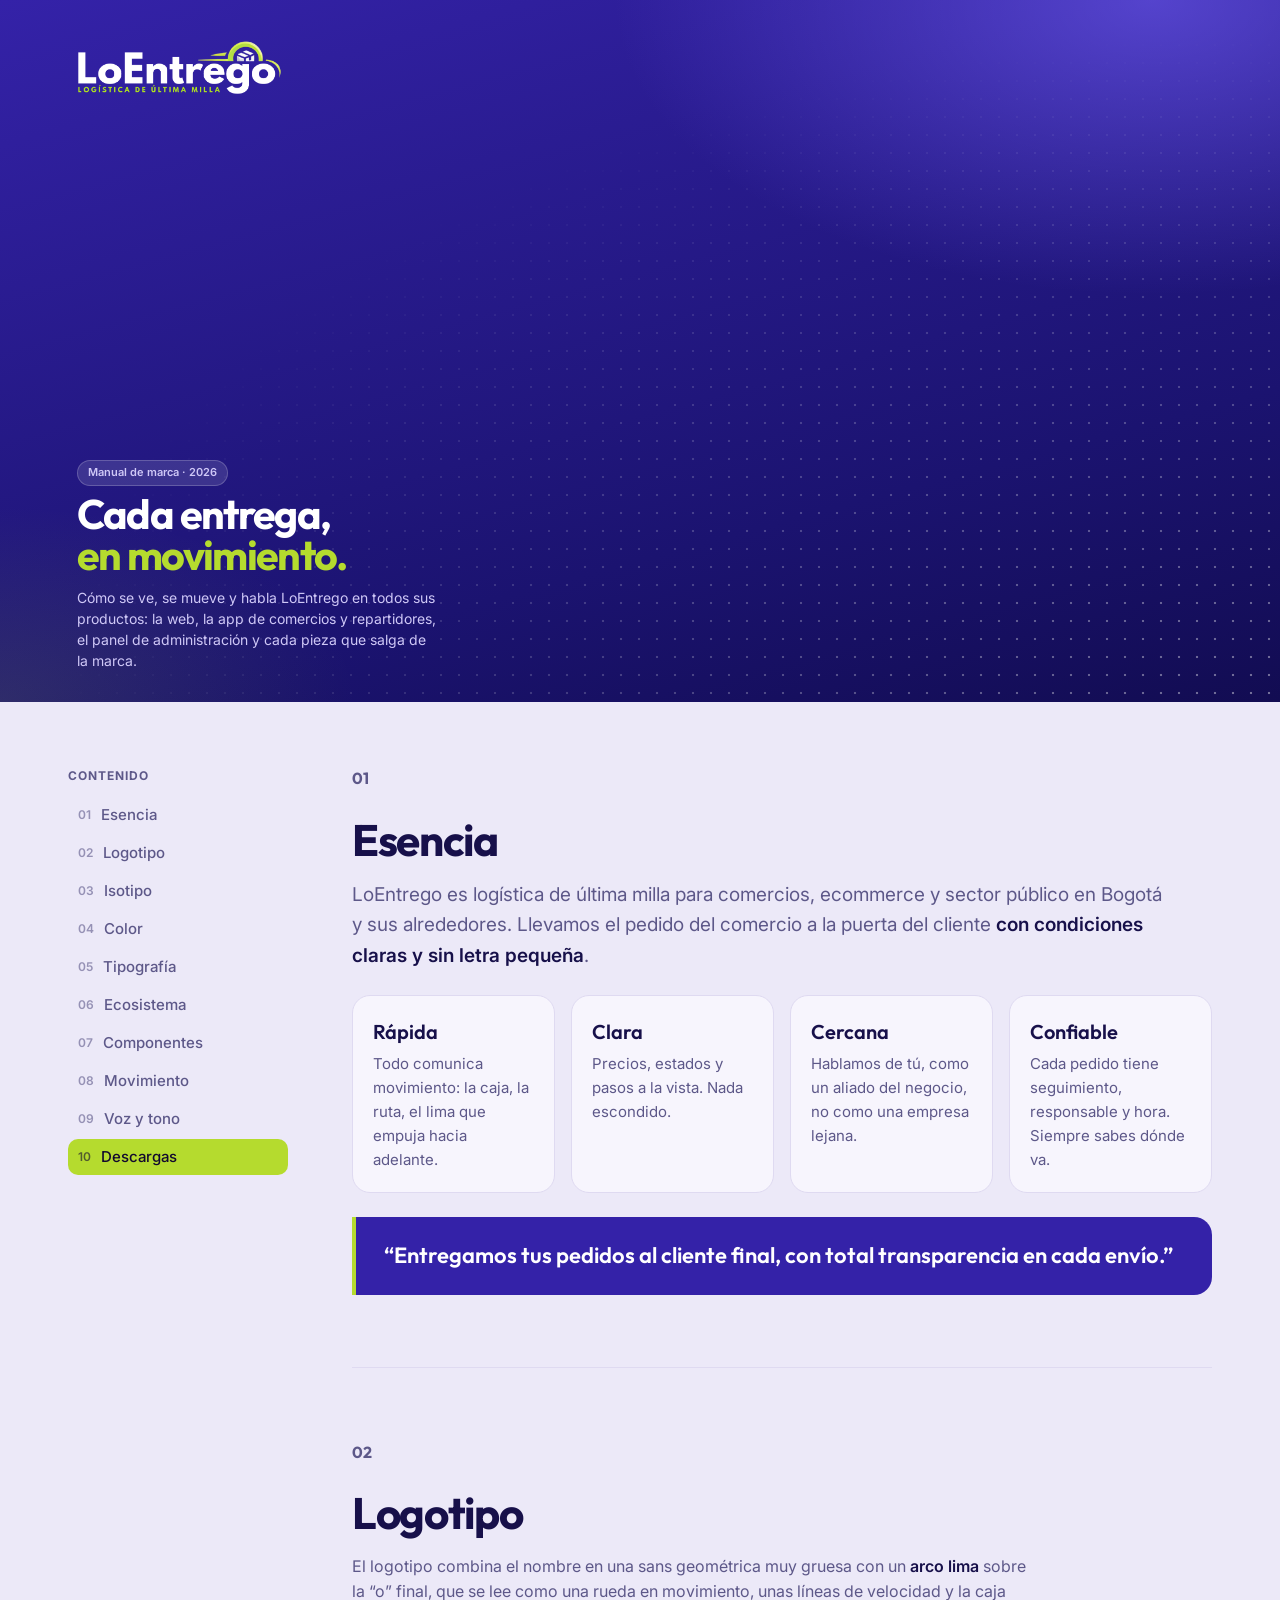
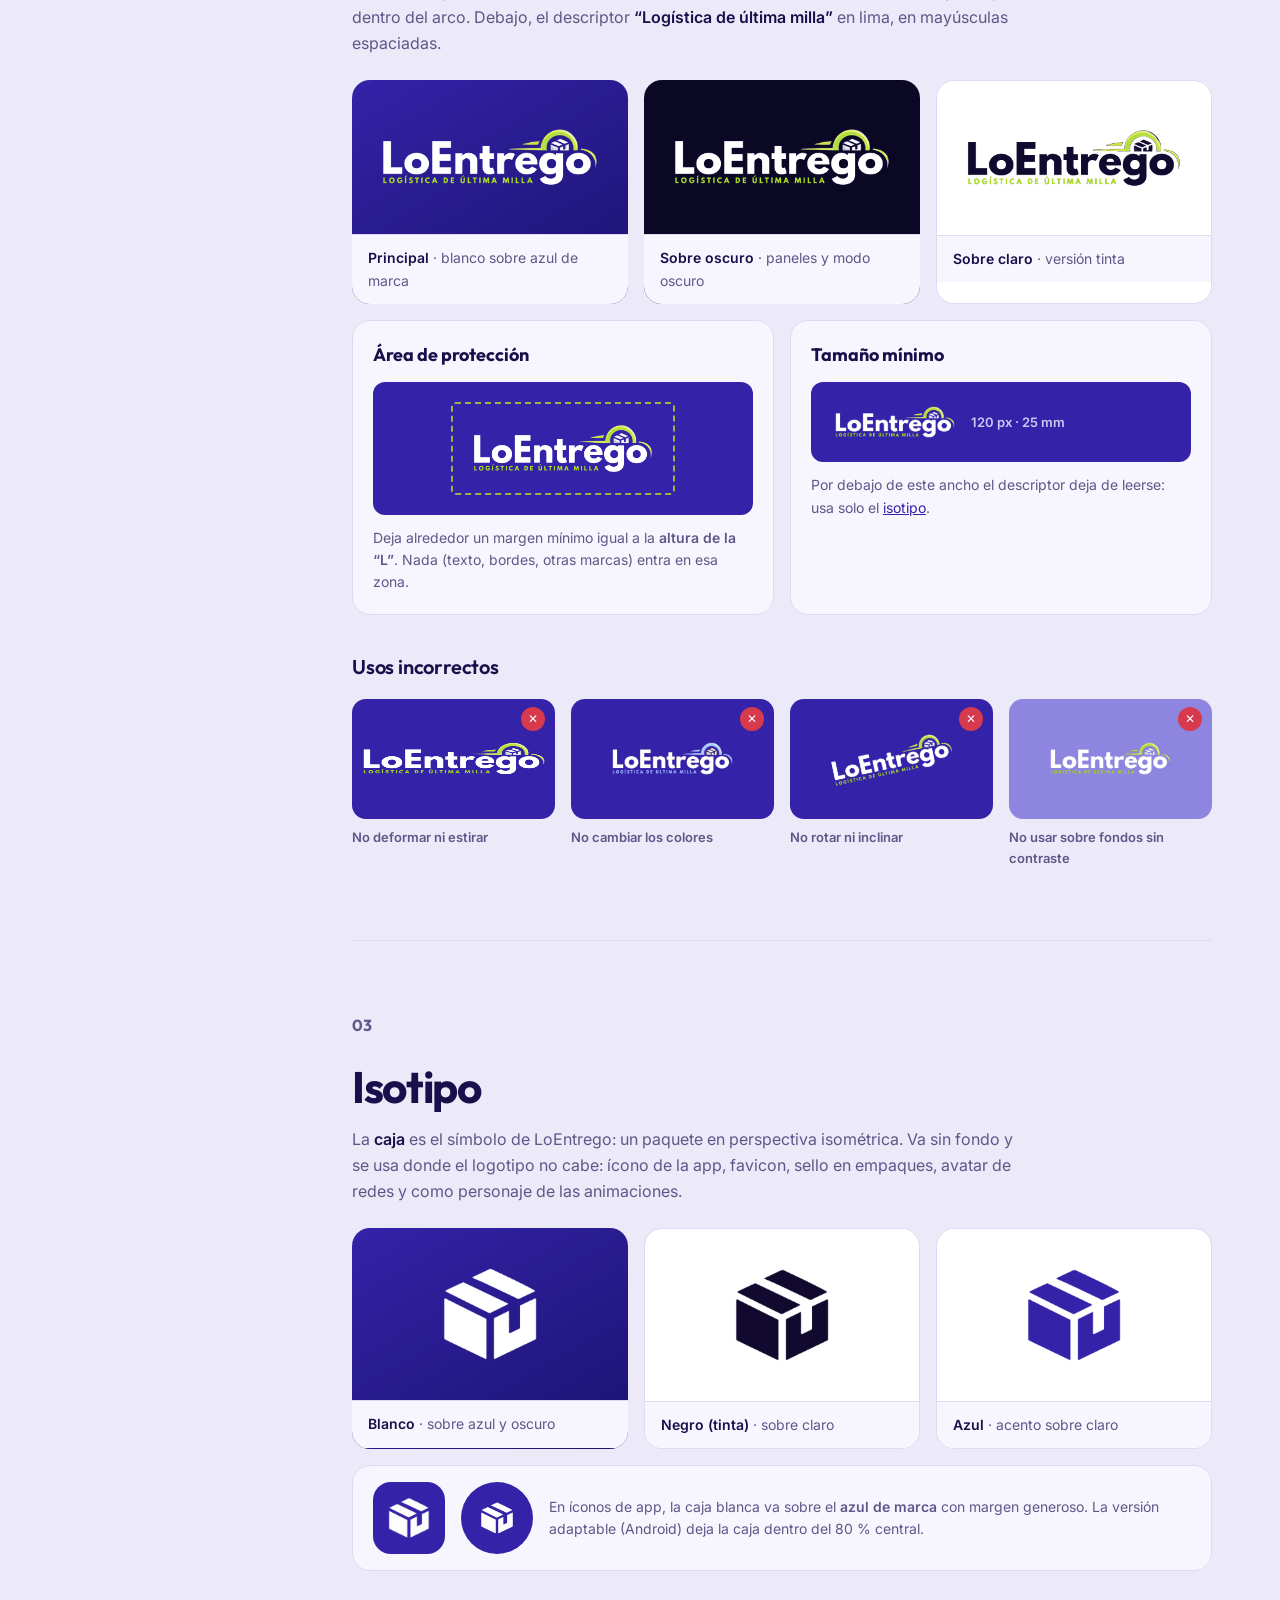
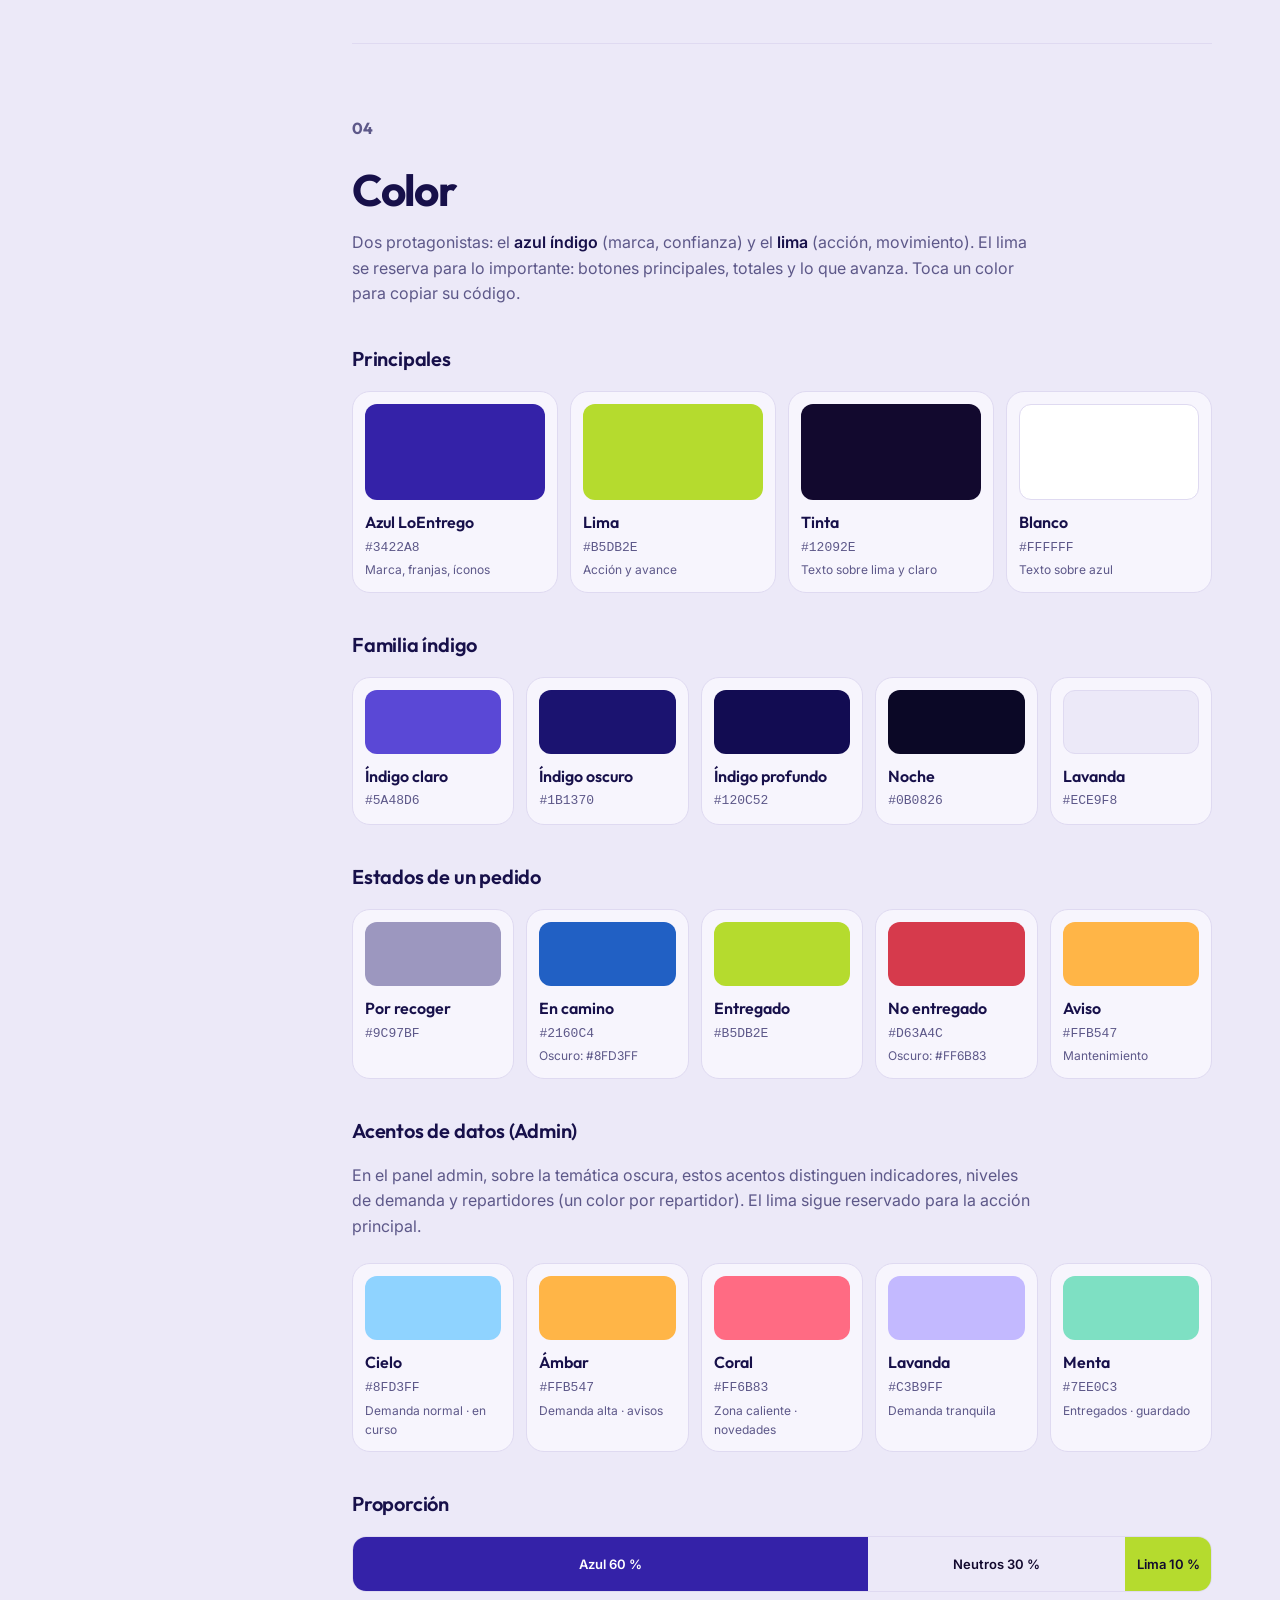
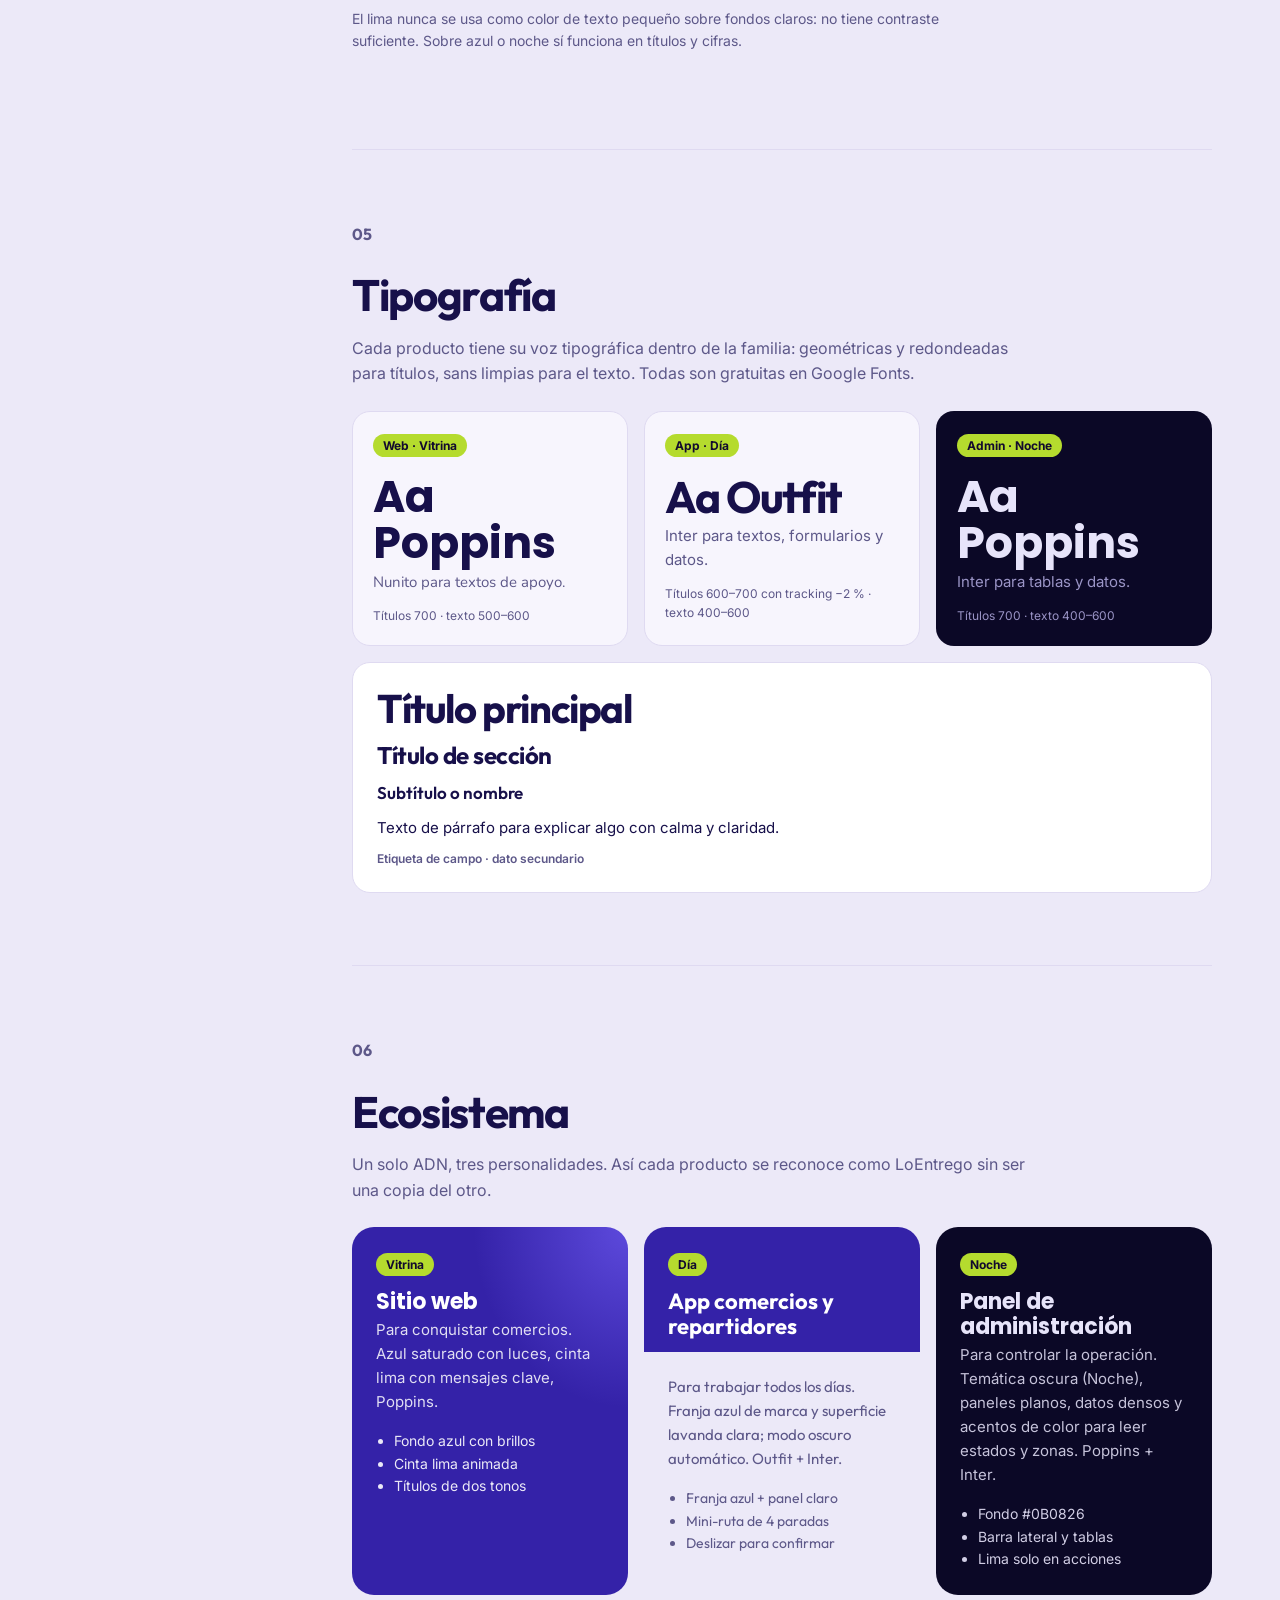
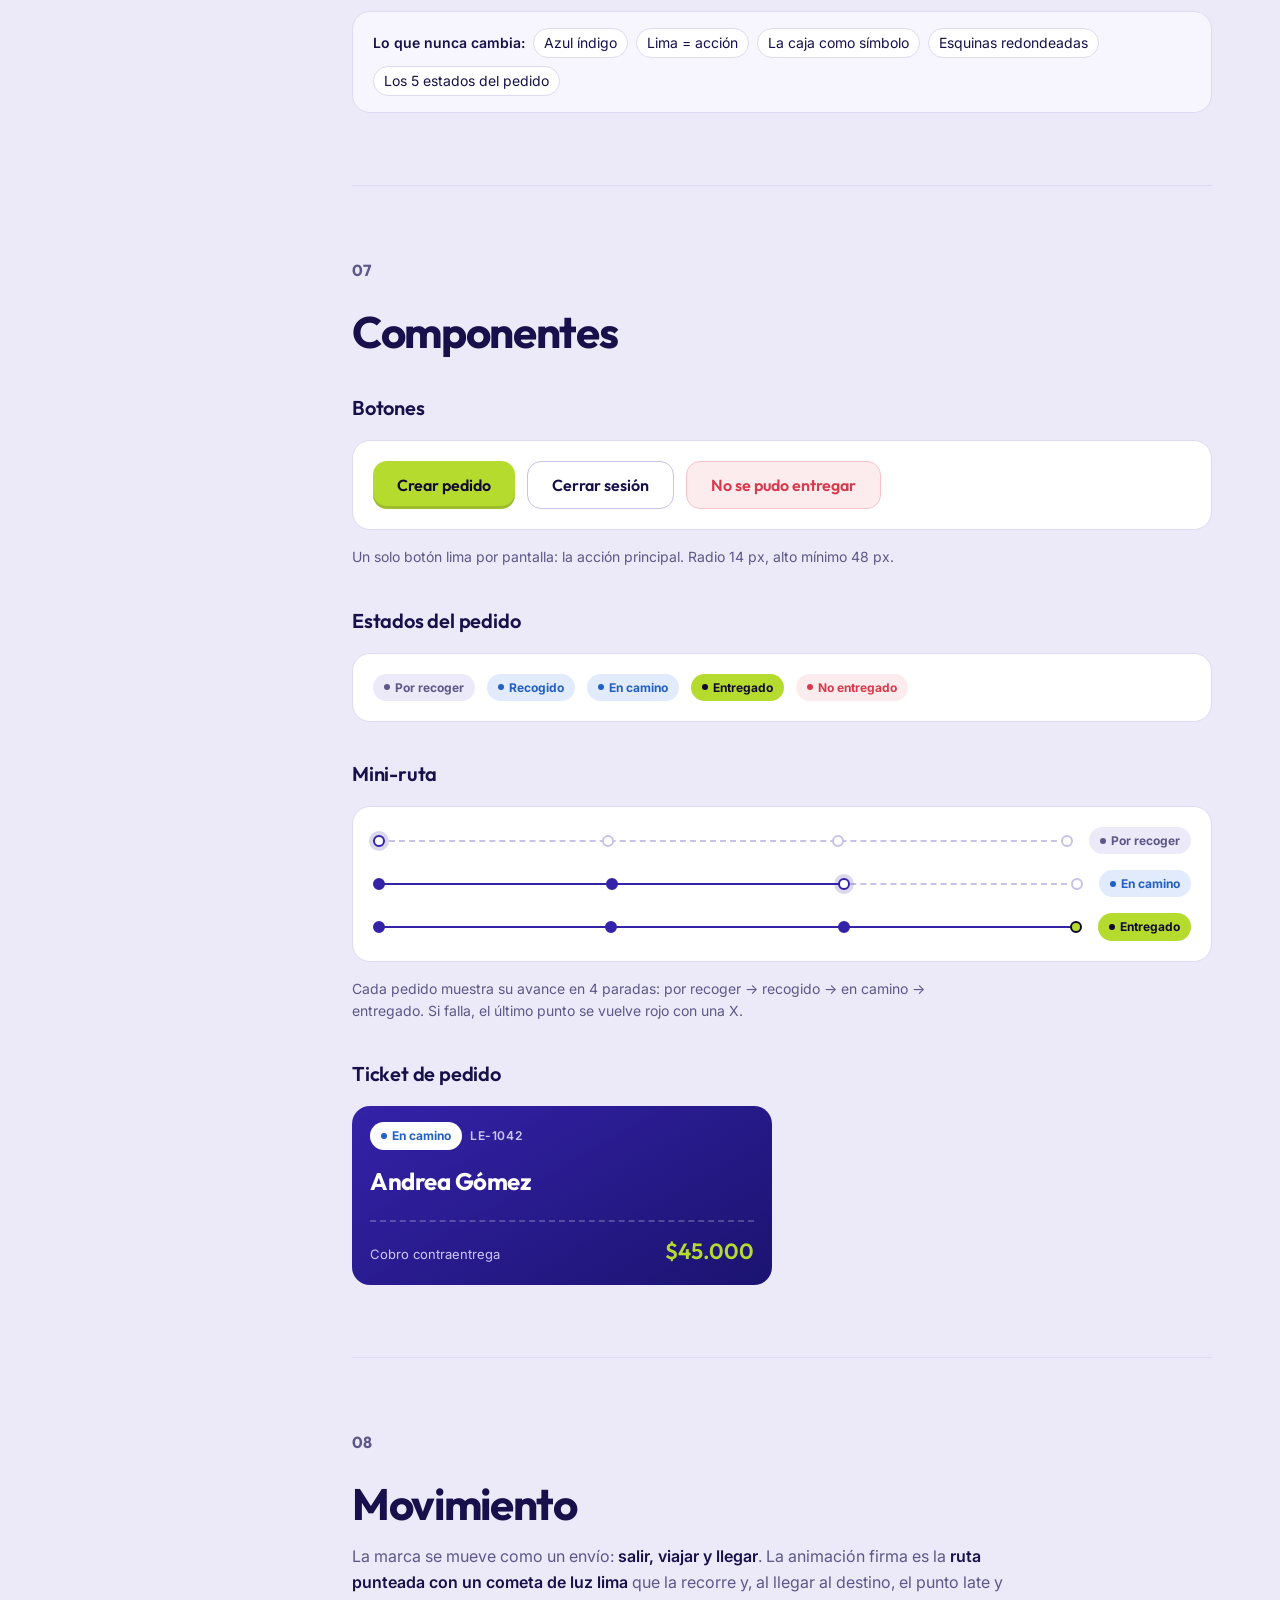
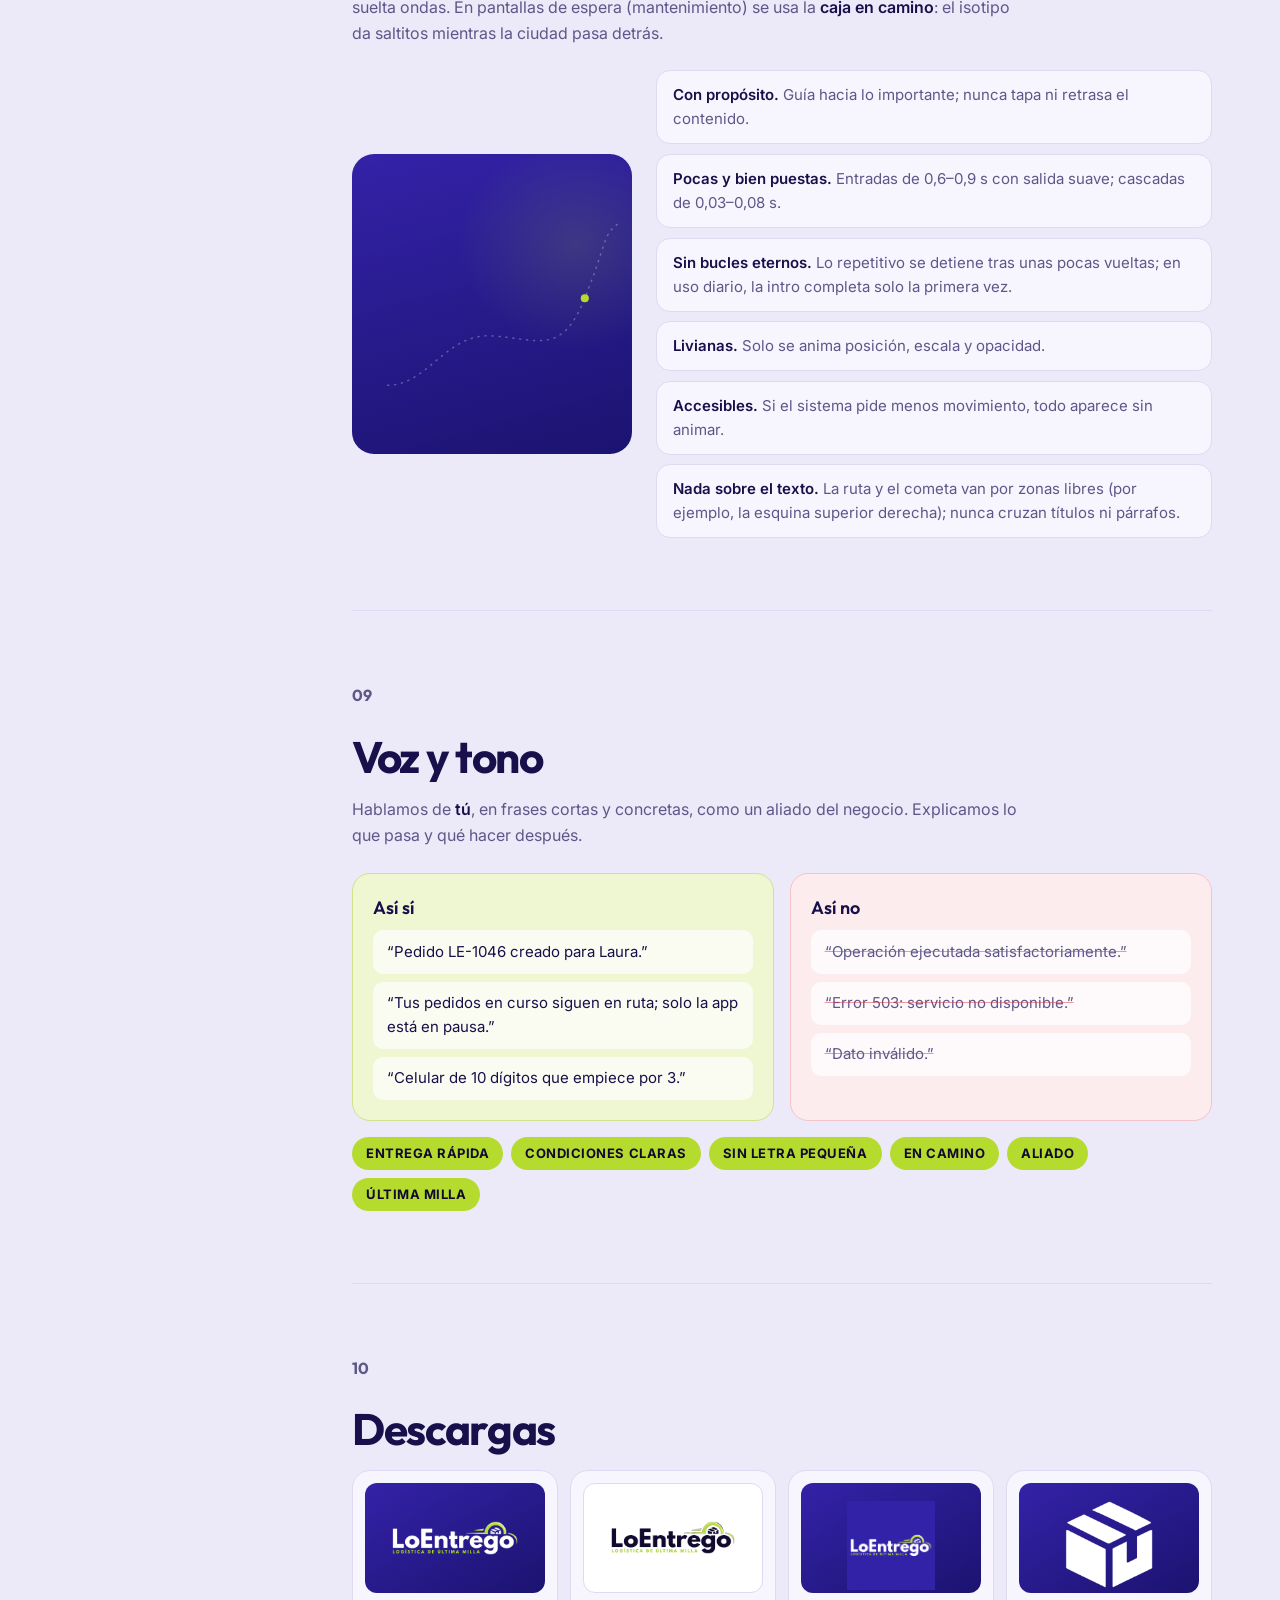
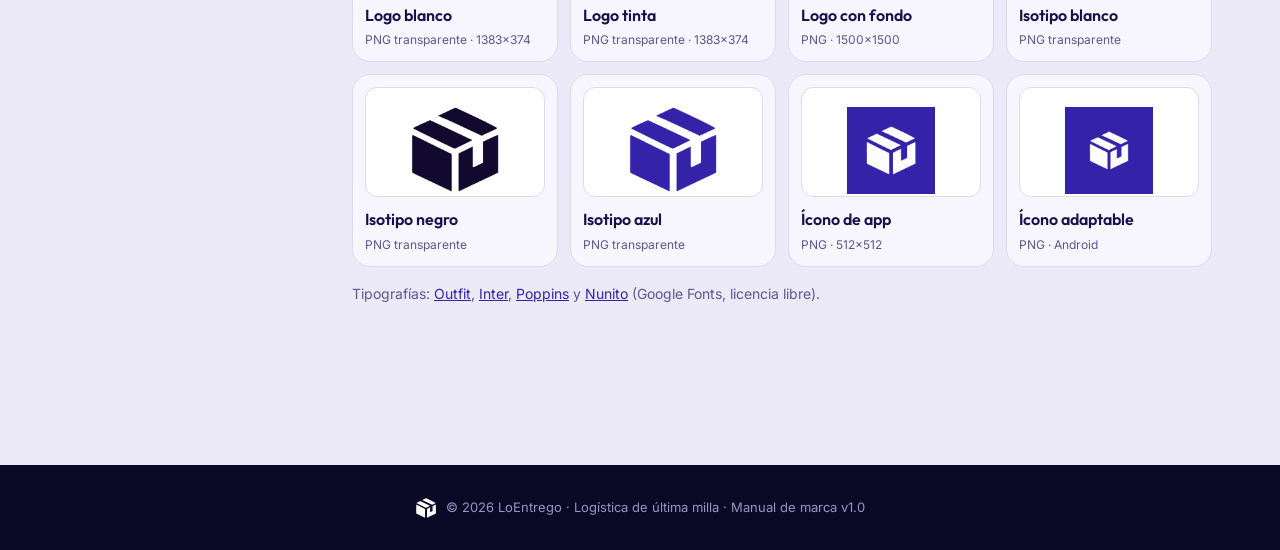
==== index.html @ 7a1d4fe7 "Manual: bloque de portada compacto en la esquina inferior izquierda y CSS versionado Co-Authored-By:" ====
<!DOCTYPE html>
<html lang="es">
<head>
<meta charset="UTF-8">
<meta name="viewport" content="width=device-width, initial-scale=1.0">
<meta name="theme-color" content="#3422A8">
<title>Manual de marca · LoEntrego</title>
<meta name="description" content="Manual de marca de LoEntrego: logotipo, isotipo, color, tipografía, ecosistema de productos, componentes, movimiento y tono de voz.">
<link rel="preconnect" href="https://fonts.googleapis.com">
<link rel="preconnect" href="https://fonts.gstatic.com" crossorigin>
<link href="https://fonts.googleapis.com/css2?family=Outfit:wght@500;600;700;800&family=Inter:wght@400;500;600;700&family=Poppins:wght@600;700&family=Nunito:wght@600&display=swap" rel="stylesheet">
<link rel="stylesheet" href="styles.css?v=20261123b">
<link rel="icon" href="assets/iconos/icon-192.png">
</head>
<body>

<!-- ============ PORTADA ============ -->
<header class="cover" id="inicio">
  <img class="cover-logo" src="assets/logo/loentrego-logo-blanco.png" alt="LoEntrego — Logística de última milla" width="1383" height="374">
  <div class="cover-inner">
    <p class="kicker">Manual de marca · 2026</p>
    <h1>Cada entrega,<br><span>en movimiento.</span></h1>
    <p class="cover-sub">Cómo se ve, se mueve y habla LoEntrego en todos sus productos: la web, la app de comercios y repartidores, el panel de administración y cada pieza que salga de la marca.</p>
  </div>
  <!-- Fondo de puntos planos con degradado -->
  <div class="cover-puntos" aria-hidden="true"></div>
</header>

<div class="layout">
  <!-- ============ ÍNDICE ============ -->
  <nav class="toc" aria-label="Contenido del manual">
    <p class="toc-title">Contenido</p>
    <ol>
      <li><a href="#esencia">Esencia</a></li>
      <li><a href="#logotipo">Logotipo</a></li>
      <li><a href="#isotipo">Isotipo</a></li>
      <li><a href="#color">Color</a></li>
      <li><a href="#tipografia">Tipografía</a></li>
      <li><a href="#ecosistema">Ecosistema</a></li>
      <li><a href="#componentes">Componentes</a></li>
      <li><a href="#movimiento">Movimiento</a></li>
      <li><a href="#voz">Voz y tono</a></li>
      <li><a href="#descargas">Descargas</a></li>
    </ol>
  </nav>

  <main class="content">

    <!-- ============ 01 ESENCIA ============ -->
    <section class="sec" id="esencia" aria-labelledby="t-esencia">
      <p class="num">01</p>
      <h2 id="t-esencia">Esencia</h2>
      <p class="lead">LoEntrego es logística de última milla para comercios, ecommerce y sector público en Bogotá y sus alrededores. Llevamos el pedido del comercio a la puerta del cliente <b>con condiciones claras y sin letra pequeña</b>.</p>
      <div class="grid-4">
        <article class="trait"><b>Rápida</b><p>Todo comunica movimiento: la caja, la ruta, el lima que empuja hacia adelante.</p></article>
        <article class="trait"><b>Clara</b><p>Precios, estados y pasos a la vista. Nada escondido.</p></article>
        <article class="trait"><b>Cercana</b><p>Hablamos de tú, como un aliado del negocio, no como una empresa lejana.</p></article>
        <article class="trait"><b>Confiable</b><p>Cada pedido tiene seguimiento, responsable y hora. Siempre sabes dónde va.</p></article>
      </div>
      <blockquote class="promise">“Entregamos tus pedidos al cliente final, con total transparencia en cada envío.”</blockquote>
    </section>

    <!-- ============ 02 LOGOTIPO ============ -->
    <section class="sec" id="logotipo" aria-labelledby="t-logo">
      <p class="num">02</p>
      <h2 id="t-logo">Logotipo</h2>
      <p>El logotipo combina el nombre en una sans geométrica muy gruesa con un <b>arco lima</b> sobre la “o” final, que se lee como una rueda en movimiento, unas líneas de velocidad y la caja dentro del arco. Debajo, el descriptor <b>“Logística de última milla”</b> en lima, en mayúsculas espaciadas.</p>

      <div class="grid-3">
        <figure class="logo-card on-blue"><img src="assets/logo/loentrego-logo-blanco.png" alt="Logo en blanco sobre azul"><figcaption><b>Principal</b> · blanco sobre azul de marca</figcaption></figure>
        <figure class="logo-card on-night"><img src="assets/logo/loentrego-logo-blanco.png" alt="Logo en blanco sobre noche"><figcaption><b>Sobre oscuro</b> · paneles y modo oscuro</figcaption></figure>
        <figure class="logo-card on-light"><img src="assets/logo/loentrego-logo-tinta.png" alt="Logo en tinta sobre claro"><figcaption><b>Sobre claro</b> · versión tinta</figcaption></figure>
      </div>

      <div class="grid-2">
        <article class="rule-card">
          <h3>Área de protección</h3>
          <div class="clearspace"><span class="cs-box"><img src="assets/logo/loentrego-logo-blanco.png" alt=""></span></div>
          <p>Deja alrededor un margen mínimo igual a la <b>altura de la “L”</b>. Nada (texto, bordes, otras marcas) entra en esa zona.</p>
        </article>
        <article class="rule-card">
          <h3>Tamaño mínimo</h3>
          <div class="minsize"><img src="assets/logo/loentrego-logo-blanco.png" alt="" style="width:120px"><span>120 px · 25 mm</span></div>
          <p>Por debajo de este ancho el descriptor deja de leerse: usa solo el <a href="#isotipo">isotipo</a>.</p>
        </article>
      </div>

      <h3 class="h3">Usos incorrectos</h3>
      <div class="grid-4 donts">
        <figure><div class="dont-box"><img src="assets/logo/loentrego-logo-blanco.png" alt="" style="transform:scaleX(1.5)"></div><figcaption>No deformar ni estirar</figcaption></figure>
        <figure><div class="dont-box"><img src="assets/logo/loentrego-logo-blanco.png" alt="" style="filter:hue-rotate(160deg)"></div><figcaption>No cambiar los colores</figcaption></figure>
        <figure><div class="dont-box"><img src="assets/logo/loentrego-logo-blanco.png" alt="" style="transform:rotate(-12deg)"></div><figcaption>No rotar ni inclinar</figcaption></figure>
        <figure><div class="dont-box low"><img src="assets/logo/loentrego-logo-blanco.png" alt=""></div><figcaption>No usar sobre fondos sin contraste</figcaption></figure>
      </div>
    </section>

    <!-- ============ 03 ISOTIPO ============ -->
    <section class="sec" id="isotipo" aria-labelledby="t-iso">
      <p class="num">03</p>
      <h2 id="t-iso">Isotipo</h2>
      <p>La <b>caja</b> es el símbolo de LoEntrego: un paquete en perspectiva isométrica. Va sin fondo y se usa donde el logotipo no cabe: ícono de la app, favicon, sello en empaques, avatar de redes y como personaje de las animaciones.</p>
      <div class="grid-3">
        <figure class="iso-card on-blue"><img src="assets/isotipo/isotipo-blanco.png" alt="Isotipo blanco"><figcaption><b>Blanco</b> · sobre azul y oscuro</figcaption></figure>
        <figure class="iso-card on-light"><img src="assets/isotipo/isotipo-negro.png" alt="Isotipo negro"><figcaption><b>Negro (tinta)</b> · sobre claro</figcaption></figure>
        <figure class="iso-card on-light"><img src="assets/isotipo/isotipo-azul.png" alt="Isotipo azul"><figcaption><b>Azul</b> · acento sobre claro</figcaption></figure>
      </div>
      <div class="app-icons">
        <img src="assets/iconos/icon-192.png" alt="Ícono de app" width="72" height="72">
        <img src="assets/iconos/icon-maskable-512.png" alt="Ícono adaptable" width="72" height="72" class="round">
        <p>En íconos de app, la caja blanca va sobre el <b>azul de marca</b> con margen generoso. La versión adaptable (Android) deja la caja dentro del 80 % central.</p>
      </div>
    </section>

    <!-- ============ 04 COLOR ============ -->
    <section class="sec" id="color" aria-labelledby="t-color">
      <p class="num">04</p>
      <h2 id="t-color">Color</h2>
      <p>Dos protagonistas: el <b>azul índigo</b> (marca, confianza) y el <b>lima</b> (acción, movimiento). El lima se reserva para lo importante: botones principales, totales y lo que avanza. Toca un color para copiar su código.</p>

      <h3 class="h3">Principales</h3>
      <div class="swatches" data-swatches>
        <button class="sw" style="--c:#3422A8" data-hex="#3422A8"><span class="sw-chip"></span><b>Azul LoEntrego</b><code>#3422A8</code><small>Marca, franjas, íconos</small></button>
        <button class="sw" style="--c:#B5DB2E" data-hex="#B5DB2E"><span class="sw-chip"></span><b>Lima</b><code>#B5DB2E</code><small>Acción y avance</small></button>
        <button class="sw" style="--c:#12092E" data-hex="#12092E"><span class="sw-chip"></span><b>Tinta</b><code>#12092E</code><small>Texto sobre lima y claro</small></button>
        <button class="sw" style="--c:#FFFFFF" data-hex="#FFFFFF"><span class="sw-chip line"></span><b>Blanco</b><code>#FFFFFF</code><small>Texto sobre azul</small></button>
      </div>

      <h3 class="h3">Familia índigo</h3>
      <div class="swatches small" data-swatches>
        <button class="sw" style="--c:#5A48D6" data-hex="#5A48D6"><span class="sw-chip"></span><b>Índigo claro</b><code>#5A48D6</code></button>
        <button class="sw" style="--c:#1B1370" data-hex="#1B1370"><span class="sw-chip"></span><b>Índigo oscuro</b><code>#1B1370</code></button>
        <button class="sw" style="--c:#120C52" data-hex="#120C52"><span class="sw-chip"></span><b>Índigo profundo</b><code>#120C52</code></button>
        <button class="sw" style="--c:#0B0826" data-hex="#0B0826"><span class="sw-chip"></span><b>Noche</b><code>#0B0826</code></button>
        <button class="sw" style="--c:#ECE9F8" data-hex="#ECE9F8"><span class="sw-chip line"></span><b>Lavanda</b><code>#ECE9F8</code></button>
      </div>

      <h3 class="h3">Estados de un pedido</h3>
      <div class="swatches small" data-swatches>
        <button class="sw" style="--c:#9C97BF" data-hex="#9C97BF"><span class="sw-chip"></span><b>Por recoger</b><code>#9C97BF</code></button>
        <button class="sw" style="--c:#2160C4" data-hex="#2160C4"><span class="sw-chip"></span><b>En camino</b><code>#2160C4</code><small>Oscuro: #8FD3FF</small></button>
        <button class="sw" style="--c:#B5DB2E" data-hex="#B5DB2E"><span class="sw-chip"></span><b>Entregado</b><code>#B5DB2E</code></button>
        <button class="sw" style="--c:#D63A4C" data-hex="#D63A4C"><span class="sw-chip"></span><b>No entregado</b><code>#D63A4C</code><small>Oscuro: #FF6B83</small></button>
        <button class="sw" style="--c:#FFB547" data-hex="#FFB547"><span class="sw-chip"></span><b>Aviso</b><code>#FFB547</code><small>Mantenimiento</small></button>
      </div>

      <h3 class="h3">Acentos de datos (Admin)</h3>
      <p>En el panel admin, sobre la temática oscura, estos acentos distinguen indicadores, niveles de demanda y repartidores (un color por repartidor). El lima sigue reservado para la acción principal.</p>
      <div class="swatches small" data-swatches>
        <button class="sw" style="--c:#8FD3FF" data-hex="#8FD3FF"><span class="sw-chip"></span><b>Cielo</b><code>#8FD3FF</code><small>Demanda normal · en curso</small></button>
        <button class="sw" style="--c:#FFB547" data-hex="#FFB547"><span class="sw-chip"></span><b>Ámbar</b><code>#FFB547</code><small>Demanda alta · avisos</small></button>
        <button class="sw" style="--c:#FF6B83" data-hex="#FF6B83"><span class="sw-chip"></span><b>Coral</b><code>#FF6B83</code><small>Zona caliente · novedades</small></button>
        <button class="sw" style="--c:#C3B9FF" data-hex="#C3B9FF"><span class="sw-chip"></span><b>Lavanda</b><code>#C3B9FF</code><small>Demanda tranquila</small></button>
        <button class="sw" style="--c:#7EE0C3" data-hex="#7EE0C3"><span class="sw-chip"></span><b>Menta</b><code>#7EE0C3</code><small>Entregados · guardado</small></button>
      </div>

      <h3 class="h3">Proporción</h3>
      <div class="ratio" aria-label="60 % azul, 30 % neutros, 10 % lima">
        <span style="--w:60%;--c:#3422A8">Azul 60 %</span><span style="--w:30%;--c:#ECE9F8;color:#12092E">Neutros 30 %</span><span style="--w:10%;--c:#B5DB2E;color:#12092E">Lima 10 %</span>
      </div>
      <p class="note">El lima nunca se usa como color de texto pequeño sobre fondos claros: no tiene contraste suficiente. Sobre azul o noche sí funciona en títulos y cifras.</p>
    </section>

    <!-- ============ 05 TIPOGRAFÍA ============ -->
    <section class="sec" id="tipografia" aria-labelledby="t-tipo">
      <p class="num">05</p>
      <h2 id="t-tipo">Tipografía</h2>
      <p>Cada producto tiene su voz tipográfica dentro de la familia: geométricas y redondeadas para títulos, sans limpias para el texto. Todas son gratuitas en Google Fonts.</p>
      <div class="type-grid">
        <article class="type-card">
          <span class="type-tag">Web · Vitrina</span>
          <p class="specimen" style="font-family:Poppins;font-weight:700">Aa Poppins</p>
          <p class="type-body" style="font-family:Nunito">Nunito para textos de apoyo.</p>
          <small>Títulos 700 · texto 500–600</small>
        </article>
        <article class="type-card">
          <span class="type-tag">App · Día</span>
          <p class="specimen" style="font-family:Outfit;font-weight:700;letter-spacing:-0.03em">Aa Outfit</p>
          <p class="type-body" style="font-family:Inter">Inter para textos, formularios y datos.</p>
          <small>Títulos 600–700 con tracking −2 % · texto 400–600</small>
        </article>
        <article class="type-card dark">
          <span class="type-tag">Admin · Noche</span>
          <p class="specimen" style="font-family:'Poppins';font-weight:700">Aa Poppins</p>
          <p class="type-body" style="font-family:Inter">Inter para tablas y datos.</p>
          <small>Títulos 700 · texto 400–600</small>
        </article>
      </div>
      <div class="scale">
        <p style="font:700 2.5rem/1.05 Outfit;letter-spacing:-0.035em">Título principal</p>
        <p style="font:700 1.5rem/1.2 Outfit;letter-spacing:-0.02em">Título de sección</p>
        <p style="font:600 1.0625rem/1.3 Outfit">Subtítulo o nombre</p>
        <p style="font:400 0.9375rem/1.55 Inter">Texto de párrafo para explicar algo con calma y claridad.</p>
        <p style="font:600 0.75rem/1.4 Inter;color:var(--muted)">Etiqueta de campo · dato secundario</p>
      </div>
    </section>

    <!-- ============ 06 ECOSISTEMA ============ -->
    <section class="sec" id="ecosistema" aria-labelledby="t-eco">
      <p class="num">06</p>
      <h2 id="t-eco">Ecosistema</h2>
      <p>Un solo ADN, tres personalidades. Así cada producto se reconoce como LoEntrego sin ser una copia del otro.</p>
      <div class="eco-grid">
        <article class="eco vitrina">
          <span class="eco-tag">Vitrina</span>
          <h3>Sitio web</h3>
          <p>Para conquistar comercios. Azul saturado con luces, cinta lima con mensajes clave, Poppins.</p>
          <ul><li>Fondo azul con brillos</li><li>Cinta lima animada</li><li>Títulos de dos tonos</li></ul>
        </article>
        <article class="eco dia">
          <span class="eco-tag">Día</span>
          <h3>App comercios y repartidores</h3>
          <p>Para trabajar todos los días. Franja azul de marca y superficie lavanda clara; modo oscuro automático. Outfit + Inter.</p>
          <ul><li>Franja azul + panel claro</li><li>Mini-ruta de 4 paradas</li><li>Deslizar para confirmar</li></ul>
        </article>
        <article class="eco noche">
          <span class="eco-tag">Noche</span>
          <h3>Panel de administración</h3>
          <p>Para controlar la operación. Temática oscura (Noche), paneles planos, datos densos y acentos de color para leer estados y zonas. Poppins + Inter.</p>
          <ul><li>Fondo #0B0826</li><li>Barra lateral y tablas</li><li>Lima solo en acciones</li></ul>
        </article>
      </div>
      <div class="constants">
        <b>Lo que nunca cambia:</b>
        <span>Azul índigo</span><span>Lima = acción</span><span>La caja como símbolo</span><span>Esquinas redondeadas</span><span>Los 5 estados del pedido</span>
      </div>
    </section>

    <!-- ============ 07 COMPONENTES ============ -->
    <section class="sec" id="componentes" aria-labelledby="t-comp">
      <p class="num">07</p>
      <h2 id="t-comp">Componentes</h2>

      <h3 class="h3">Botones</h3>
      <div class="demo-row">
        <button class="b-primary">Crear pedido</button>
        <button class="b-ghost">Cerrar sesión</button>
        <button class="b-danger">No se pudo entregar</button>
      </div>
      <p class="note">Un solo botón lima por pantalla: la acción principal. Radio 14 px, alto mínimo 48 px.</p>

      <h3 class="h3">Estados del pedido</h3>
      <div class="demo-row">
        <span class="pill" data-tono="wait">Por recoger</span>
        <span class="pill" data-tono="move">Recogido</span>
        <span class="pill" data-tono="move">En camino</span>
        <span class="pill" data-tono="ok">Entregado</span>
        <span class="pill" data-tono="fail">No entregado</span>
      </div>

      <h3 class="h3">Mini-ruta</h3>
      <div class="tracks">
        <div class="track-row"><span class="tk" style="--p:0"><i class="tk-fill"></i><i class="n cur" style="--i:0"></i><i class="n" style="--i:1"></i><i class="n" style="--i:2"></i><i class="n" style="--i:3"></i></span><span class="pill" data-tono="wait">Por recoger</span></div>
        <div class="track-row"><span class="tk" style="--p:.6667"><i class="tk-fill"></i><i class="n done" style="--i:0"></i><i class="n done" style="--i:1"></i><i class="n cur" style="--i:2"></i><i class="n" style="--i:3"></i></span><span class="pill" data-tono="move">En camino</span></div>
        <div class="track-row"><span class="tk" style="--p:1"><i class="tk-fill"></i><i class="n done" style="--i:0"></i><i class="n done" style="--i:1"></i><i class="n done" style="--i:2"></i><i class="n end" style="--i:3"></i></span><span class="pill" data-tono="ok">Entregado</span></div>
      </div>
      <p class="note">Cada pedido muestra su avance en 4 paradas: por recoger → recogido → en camino → entregado. Si falla, el último punto se vuelve rojo con una X.</p>

      <h3 class="h3">Ticket de pedido</h3>
      <div class="ticket">
        <div class="ticket-top"><span class="pill" data-tono="move" style="background:#fff">En camino</span><span class="ticket-code">LE-1042</span></div>
        <p class="ticket-name">Andrea Gómez</p>
        <div class="ticket-amount"><span>Cobro contraentrega</span><b>$45.000</b></div>
      </div>
    </section>

    <!-- ============ 08 MOVIMIENTO ============ -->
    <section class="sec" id="movimiento" aria-labelledby="t-mov">
      <p class="num">08</p>
      <h2 id="t-mov">Movimiento</h2>
      <p>La marca se mueve como un envío: <b>salir, viajar y llegar</b>. La animación firma es la <b>ruta punteada con un cometa de luz lima</b> que la recorre y, al llegar al destino, el punto late y suelta ondas. En pantallas de espera (mantenimiento) se usa la <b>caja en camino</b>: el isotipo da saltitos mientras la ciudad pasa detrás.</p>
      <div class="motion-demo">
        <div class="motion-stage" aria-hidden="true">
          <svg class="route demo-route" viewBox="0 0 400 320" preserveAspectRatio="xMidYMid meet" aria-hidden="true">
      <path class="r-line" d="M 20 300 C 90 300, 120 210, 200 215 S 320 250, 360 150 S 390 40, 420 20"/>
      <path class="r-glow" pathLength="100" d="M 20 300 C 90 300, 120 210, 200 215 S 320 250, 360 150 S 390 40, 420 20"/>
      <path class="r-comet" pathLength="100" d="M 20 300 C 90 300, 120 210, 200 215 S 320 250, 360 150 S 390 40, 420 20"/>
      <circle class="r-ring" cx="360" cy="150" r="10"/>
      <circle class="r-dot" cx="360" cy="150" r="7"/>
    </svg>
        </div>
        <ul class="rules">
          <li><b>Con propósito.</b> Guía hacia lo importante; nunca tapa ni retrasa el contenido.</li>
          <li><b>Pocas y bien puestas.</b> Entradas de 0,6–0,9 s con salida suave; cascadas de 0,03–0,08 s.</li>
          <li><b>Sin bucles eternos.</b> Lo repetitivo se detiene tras unas pocas vueltas; en uso diario, la intro completa solo la primera vez.</li>
          <li><b>Livianas.</b> Solo se anima posición, escala y opacidad.</li>
          <li><b>Accesibles.</b> Si el sistema pide menos movimiento, todo aparece sin animar.</li>
          <li><b>Nada sobre el texto.</b> La ruta y el cometa van por zonas libres (por ejemplo, la esquina superior derecha); nunca cruzan títulos ni párrafos.</li>
        </ul>
      </div>
    </section>

    <!-- ============ 09 VOZ Y TONO ============ -->
    <section class="sec" id="voz" aria-labelledby="t-voz">
      <p class="num">09</p>
      <h2 id="t-voz">Voz y tono</h2>
      <p>Hablamos de <b>tú</b>, en frases cortas y concretas, como un aliado del negocio. Explicamos lo que pasa y qué hacer después.</p>
      <div class="voice">
        <div class="do"><b>Así sí</b>
          <p>“Pedido LE-1046 creado para Laura.”</p>
          <p>“Tus pedidos en curso siguen en ruta; solo la app está en pausa.”</p>
          <p>“Celular de 10 dígitos que empiece por 3.”</p>
        </div>
        <div class="dont"><b>Así no</b>
          <p>“Operación ejecutada satisfactoriamente.”</p>
          <p>“Error 503: servicio no disponible.”</p>
          <p>“Dato inválido.”</p>
        </div>
      </div>
      <div class="words">
        <span>Entrega rápida</span><span>Condiciones claras</span><span>Sin letra pequeña</span><span>En camino</span><span>Aliado</span><span>Última milla</span>
      </div>
    </section>

    <!-- ============ 10 DESCARGAS ============ -->
    <section class="sec" id="descargas" aria-labelledby="t-desc">
      <p class="num">10</p>
      <h2 id="t-desc">Descargas</h2>
      <div class="downloads">
        <a class="dl" href="assets/logo/loentrego-logo-blanco.png" download><span class="dl-prev on-blue"><img src="assets/logo/loentrego-logo-blanco.png" alt=""></span><b>Logo blanco</b><small>PNG transparente · 1383×374</small></a>
        <a class="dl" href="assets/logo/loentrego-logo-tinta.png" download><span class="dl-prev on-light"><img src="assets/logo/loentrego-logo-tinta.png" alt=""></span><b>Logo tinta</b><small>PNG transparente · 1383×374</small></a>
        <a class="dl" href="assets/logo/loentrego-logo-fondo-azul.png" download><span class="dl-prev on-blue"><img src="assets/logo/loentrego-logo-fondo-azul.png" alt=""></span><b>Logo con fondo</b><small>PNG · 1500×1500</small></a>
        <a class="dl" href="assets/isotipo/isotipo-blanco.png" download><span class="dl-prev on-blue"><img src="assets/isotipo/isotipo-blanco.png" alt=""></span><b>Isotipo blanco</b><small>PNG transparente</small></a>
        <a class="dl" href="assets/isotipo/isotipo-negro.png" download><span class="dl-prev on-light"><img src="assets/isotipo/isotipo-negro.png" alt=""></span><b>Isotipo negro</b><small>PNG transparente</small></a>
        <a class="dl" href="assets/isotipo/isotipo-azul.png" download><span class="dl-prev on-light"><img src="assets/isotipo/isotipo-azul.png" alt=""></span><b>Isotipo azul</b><small>PNG transparente</small></a>
        <a class="dl" href="assets/iconos/icon-512.png" download><span class="dl-prev on-light"><img src="assets/iconos/icon-512.png" alt=""></span><b>Ícono de app</b><small>PNG · 512×512</small></a>
        <a class="dl" href="assets/iconos/icon-maskable-512.png" download><span class="dl-prev on-light"><img src="assets/iconos/icon-maskable-512.png" alt=""></span><b>Ícono adaptable</b><small>PNG · Android</small></a>
      </div>
      <p class="note">Tipografías: <a href="https://fonts.google.com/specimen/Outfit" target="_blank" rel="noopener">Outfit</a>, <a href="https://fonts.google.com/specimen/Inter" target="_blank" rel="noopener">Inter</a>, <a href="https://fonts.google.com/specimen/Poppins" target="_blank" rel="noopener">Poppins</a> y <a href="https://fonts.google.com/specimen/Nunito" target="_blank" rel="noopener">Nunito</a> (Google Fonts, licencia libre).</p>
    </section>

  </main>
</div>

<footer class="foot">
  <img src="assets/isotipo/isotipo-blanco.png" alt="" width="20" height="20">
  © 2026 LoEntrego · Logística de última milla · Manual de marca v1.0
</footer>

<div class="copied" id="copied" role="status" aria-live="polite"></div>
<script src="script.js"></script>
</body>
</html>
---- styles.css ----
/* =====================================================================
   LoEntrego — Manual de marca
   ===================================================================== */
:root {
  --azul: #3422A8;
  --azul-oscuro: #1B1370;
  --azul-profundo: #120C52;
  --noche: #0B0826;
  --lima: #B5DB2E;
  --tinta: #12092E;
  --lavanda: #ECE9F8;
  --surface: #F7F5FD;
  --line: #DFDAF1;
  --text: #17104A;
  --muted: #5D5889;
  --move: #2160C4;
  --move-bg: #E2EBFB;
  --fail: #D63A4C;
  --fail-bg: #FDECEE;
  --ease: cubic-bezier(0.2, 0.8, 0.2, 1);
}
*, *::before, *::after { box-sizing: border-box; margin: 0; padding: 0; }
img { display: block; max-width: 100%; height: auto; }
button { font: inherit; cursor: pointer; border: none; background: none; color: inherit; }
html { scroll-behavior: smooth; scroll-padding-top: 1.5rem; }
body { font-family: 'Inter', system-ui, sans-serif; font-size: 1rem; line-height: 1.6; color: var(--text); background: var(--lavanda); -webkit-font-smoothing: antialiased; }
a { color: var(--azul); }
:where(a, button):focus-visible { outline: 2.5px solid var(--azul); outline-offset: 3px; }
b { font-weight: 600; }

/* ============ PORTADA ============ */
.cover {
  position: relative;
  display: grid;
  grid-template-columns: minmax(0, 1fr) auto;
  align-items: end;
  gap: 2rem;
  min-height: 88vh;
  padding: clamp(2rem, 6vw, 5rem) clamp(1.5rem, 6vw, 6rem) 4rem;
  color: #fff;
  background:
    radial-gradient(60% 60% at 90% 0%, rgba(120, 100, 255, 0.55), transparent 70%),
    radial-gradient(40% 40% at 0% 100%, rgba(181, 219, 46, 0.12), transparent 70%),
    linear-gradient(165deg, var(--azul), var(--azul-oscuro) 70%, var(--azul-profundo));
  overflow: hidden;
}
.cover-inner { max-width: 760px; }
.cover-logo { width: clamp(180px, 22vw, 260px); margin-bottom: clamp(3rem, 12vh, 8rem); }
.kicker { display: inline-block; margin-bottom: 1rem; padding: 4px 12px; border-radius: 999px; background: rgba(255, 255, 255, 0.12); border: 1px solid rgba(255, 255, 255, 0.2); font-size: 0.8125rem; font-weight: 600; color: #CFC8F7; }
.cover h1 { font-family: 'Outfit', sans-serif; font-size: clamp(2.75rem, 2rem + 4.5vw, 6rem); font-weight: 700; line-height: 0.98; letter-spacing: -0.04em; }
.cover h1 span { color: var(--lima); }
.cover-sub { max-width: 56ch; margin-top: 1.5rem; font-size: 1.125rem; color: #CFC8F7; }

/* Ruta punteada + cometa de luz (animación firma, CSS puro) */
.route { display: block; overflow: visible; }
.r-line { fill: none; stroke: rgba(255, 255, 255, 0.28); stroke-width: 2.5; stroke-dasharray: 2 10; stroke-linecap: round; }
.r-comet, .r-glow { fill: none; stroke: var(--lima); stroke-linecap: round; stroke-dasharray: 16 120; stroke-dashoffset: 16; }
.r-comet { stroke-width: 3; animation: comet 2.6s linear 0.8s 5 both; }
.r-glow { stroke-width: 10; opacity: 0.2; animation: comet 2.6s linear 0.8s 5 both; }
.r-dot { fill: var(--lima); transform-box: fill-box; transform-origin: center; animation: dot-hit 2.6s ease-out 0.8s 5; }
.r-ring { fill: none; stroke: var(--lima); stroke-width: 2; opacity: 0; transform-box: fill-box; transform-origin: center; animation: ring 2.6s ease-out 0.8s 5; }
.cover-inner { position: relative; z-index: 1; }
/* Fondo de puntos planos: más visibles a la derecha y abajo, se desvanecen hacia el texto */
.cover-puntos {
  position: absolute; inset: 0;
  pointer-events: none;
  background-image: radial-gradient(circle, rgba(255, 255, 255, 0.42) 1.1px, transparent 1.6px);
  background-size: 18px 18px;
  -webkit-mask: radial-gradient(120% 120% at 100% 100%, #000 0%, rgba(0, 0, 0, 0.45) 45%, transparent 80%);
          mask: radial-gradient(120% 120% at 100% 100%, #000 0%, rgba(0, 0, 0, 0.45) 45%, transparent 80%);
}

/* ============ ESTRUCTURA ============ */
.layout { display: grid; grid-template-columns: 220px minmax(0, 1fr); gap: clamp(2rem, 5vw, 5rem); max-width: 1240px; margin: 0 auto; padding: 4rem clamp(1.25rem, 4vw, 3rem); }
.toc { position: sticky; top: 1.5rem; align-self: start; }
.toc-title { margin-bottom: 0.75rem; font-size: 0.75rem; font-weight: 700; letter-spacing: 0.08em; text-transform: uppercase; color: var(--muted); }
.toc ol { list-style: none; counter-reset: toc; display: flex; flex-direction: column; gap: 2px; }
.toc li { counter-increment: toc; }
.toc a { display: flex; gap: 10px; padding: 6px 10px; border-radius: 10px; color: var(--muted); font-size: 0.9375rem; font-weight: 500; text-decoration: none; transition: background 0.15s var(--ease), color 0.15s var(--ease); }
.toc a::before { content: counter(toc, decimal-leading-zero); font-size: 0.75rem; font-weight: 600; opacity: 0.6; padding-top: 2px; }
.toc a:hover { color: var(--text); background: var(--surface); }
.toc a[aria-current] { color: var(--tinta); background: var(--lima); }

.content { min-width: 0; }
.sec { padding-bottom: 4.5rem; margin-bottom: 4.5rem; border-bottom: 1px solid var(--line); }
.sec:last-child { border-bottom: none; margin-bottom: 0; }
.num { font-family: 'Outfit', sans-serif; font-weight: 700; color: var(--azul); }
.sec h2 { margin-bottom: 1rem; font-family: 'Outfit', sans-serif; font-size: clamp(2rem, 1.6rem + 1.6vw, 2.75rem); font-weight: 700; letter-spacing: -0.03em; line-height: 1.1; }
.sec > p { max-width: 68ch; margin-bottom: 1.5rem; color: var(--muted); }
.sec > p b { color: var(--text); }
.lead { font-size: 1.1875rem; }
.h3 { margin: 2.25rem 0 1rem; font-family: 'Outfit', sans-serif; font-size: 1.25rem; font-weight: 600; letter-spacing: -0.01em; }
.note { margin-top: 1rem; font-size: 0.875rem; color: var(--muted); }

.grid-2 { display: grid; grid-template-columns: repeat(2, minmax(0, 1fr)); gap: 1rem; margin-top: 1rem; }
.grid-3 { display: grid; grid-template-columns: repeat(3, minmax(0, 1fr)); gap: 1rem; }
.grid-4 { display: grid; grid-template-columns: repeat(4, minmax(0, 1fr)); gap: 1rem; }

/* Esencia */
.trait { padding: 1.25rem; border-radius: 18px; background: var(--surface); border: 1px solid var(--line); }
.trait b { font-family: 'Outfit', sans-serif; font-size: 1.25rem; }
.trait p { margin-top: 4px; font-size: 0.9375rem; color: var(--muted); }
.promise { margin-top: 1.5rem; padding: 1.5rem 1.75rem; border-left: 4px solid var(--lima); border-radius: 0 18px 18px 0; background: var(--azul); color: #fff; font-family: 'Outfit', sans-serif; font-size: 1.375rem; font-weight: 600; line-height: 1.35; }

/* Fondos de muestra */
.on-blue { background: linear-gradient(150deg, var(--azul), var(--azul-oscuro)); }
.on-night { background: var(--noche); }
.on-light { background: #fff; border: 1px solid var(--line); }

/* Logotipo */
.logo-card, .iso-card { display: flex; flex-direction: column; border-radius: 18px; overflow: hidden; }
.logo-card img { width: 78%; margin: 3rem auto; }
.iso-card img { width: 34%; margin: 2.5rem auto; }
.logo-card figcaption, .iso-card figcaption { padding: 0.75rem 1rem; background: var(--surface); border-top: 1px solid var(--line); font-size: 0.875rem; color: var(--muted); }
.logo-card figcaption b, .iso-card figcaption b { color: var(--text); }
.rule-card { padding: 1.25rem; border-radius: 18px; background: var(--surface); border: 1px solid var(--line); }
.rule-card h3 { font-family: 'Outfit', sans-serif; font-size: 1.125rem; margin-bottom: 0.75rem; }
.rule-card p { font-size: 0.875rem; color: var(--muted); }
.clearspace { display: grid; place-items: center; padding: 1.25rem; margin-bottom: 0.75rem; border-radius: 12px; background: var(--azul); }
.cs-box { padding: 22px; outline: 2px dashed rgba(181, 219, 46, 0.8); outline-offset: -2px; border-radius: 4px; }
.cs-box img { width: 180px; }
.minsize { display: flex; align-items: center; gap: 1rem; padding: 1.5rem; margin-bottom: 0.75rem; border-radius: 12px; background: var(--azul); color: #CFC8F7; font-size: 0.8125rem; font-weight: 600; }
.donts figure { display: flex; flex-direction: column; gap: 0.5rem; }
.dont-box { position: relative; display: grid; place-items: center; height: 120px; border-radius: 14px; background: var(--azul); overflow: hidden; }
.dont-box img { width: 60%; }
.dont-box.low { background: #8E85E0; }
.dont-box::after { content: '✕'; position: absolute; top: 8px; right: 10px; display: grid; place-items: center; width: 24px; height: 24px; border-radius: 50%; background: var(--fail); color: #fff; font-size: 0.75rem; font-weight: 700; }
.donts figcaption { font-size: 0.8125rem; font-weight: 600; color: var(--muted); }

/* Isotipo */
.app-icons { display: flex; align-items: center; gap: 1rem; margin-top: 1rem; padding: 1rem 1.25rem; border-radius: 18px; background: var(--surface); border: 1px solid var(--line); }
.app-icons img { border-radius: 18px; flex-shrink: 0; }
.app-icons img.round { border-radius: 50%; }
.app-icons p { font-size: 0.875rem; color: var(--muted); }

/* Color */
.swatches { display: grid; grid-template-columns: repeat(4, minmax(0, 1fr)); gap: 0.75rem; }
.swatches.small { grid-template-columns: repeat(5, minmax(0, 1fr)); }
.sw { display: flex; flex-direction: column; align-items: flex-start; gap: 2px; padding: 0.75rem; border-radius: 18px; background: var(--surface); border: 1px solid var(--line); text-align: left; transition: transform 0.15s var(--ease), box-shadow 0.15s var(--ease); }
.sw:hover { transform: translateY(-2px); box-shadow: 0 12px 24px -14px rgba(23, 16, 74, 0.4); }
.sw-chip { width: 100%; height: 96px; margin-bottom: 0.5rem; border-radius: 12px; background: var(--c); }
.small .sw-chip { height: 64px; }
.sw-chip.line { border: 1px solid var(--line); }
.sw b { font-family: 'Outfit', sans-serif; font-size: 1rem; }
.sw code { font-size: 0.8125rem; color: var(--muted); }
.sw small { font-size: 0.75rem; color: var(--muted); }
.ratio { display: flex; height: 56px; border-radius: 14px; overflow: hidden; border: 1px solid var(--line); }
.ratio span { display: grid; place-items: center; width: var(--w); background: var(--c); color: #fff; font-size: 0.8125rem; font-weight: 600; white-space: nowrap; }

/* Tipografía */
.type-grid { display: grid; grid-template-columns: repeat(3, minmax(0, 1fr)); gap: 1rem; }
.type-card { padding: 1.25rem; border-radius: 18px; background: var(--surface); border: 1px solid var(--line); }
.type-card.dark { background: var(--noche); border-color: transparent; color: #E7E4FA; }
.type-card.dark small, .type-card.dark .type-body { color: #9A94C6; }
.type-tag { display: inline-block; padding: 2px 10px; border-radius: 999px; background: var(--lima); color: var(--tinta); font-size: 0.75rem; font-weight: 700; }
.specimen { margin: 1rem 0 0.25rem; font-size: 2.75rem; line-height: 1.05; }
.type-body { font-size: 0.9375rem; color: var(--muted); }
.type-card small { display: block; margin-top: 0.75rem; font-size: 0.75rem; color: var(--muted); }
.scale { display: flex; flex-direction: column; gap: 0.75rem; margin-top: 1rem; padding: 1.5rem; border-radius: 18px; background: #fff; border: 1px solid var(--line); }

/* Ecosistema */
.eco-grid { display: grid; grid-template-columns: repeat(3, minmax(0, 1fr)); gap: 1rem; }
.eco { padding: 1.5rem; border-radius: 22px; color: #fff; }
.eco h3 { margin: 0.75rem 0 0.25rem; font-size: 1.375rem; line-height: 1.15; }
.eco p { font-size: 0.9375rem; opacity: 0.85; }
.eco ul { margin-top: 1rem; padding-left: 1.1rem; font-size: 0.875rem; opacity: 0.9; }
.eco-tag { display: inline-block; padding: 2px 10px; border-radius: 999px; background: var(--lima); color: var(--tinta); font-size: 0.75rem; font-weight: 700; }
.vitrina { background: radial-gradient(80% 70% at 100% 0%, rgba(120, 100, 255, 0.6), transparent 70%), var(--azul); }
.vitrina h3 { font-family: 'Poppins', sans-serif; }
.dia { background: linear-gradient(180deg, var(--azul) 0 34%, var(--lavanda) 34%); color: var(--text); }
.dia h3, .dia .eco-tag ~ * { font-family: 'Outfit', sans-serif; }
.dia h3 { color: #fff; margin-bottom: 2.25rem; }
.dia p, .dia ul { font-family: 'Inter', sans-serif; opacity: 1; color: var(--muted); }
.noche { background: var(--noche); color: #E7E4FA; }
.noche h3 { font-family: 'Poppins', sans-serif; }
.constants { display: flex; flex-wrap: wrap; align-items: center; gap: 0.5rem; margin-top: 1rem; padding: 1rem 1.25rem; border-radius: 18px; background: var(--surface); border: 1px solid var(--line); font-size: 0.875rem; }
.constants span { padding: 3px 10px; border-radius: 999px; background: #fff; border: 1px solid var(--line); }

/* Componentes */
.demo-row { display: flex; flex-wrap: wrap; align-items: center; gap: 0.75rem; padding: 1.25rem; border-radius: 18px; background: #fff; border: 1px solid var(--line); }
.b-primary, .b-ghost, .b-danger { min-height: 48px; padding: 0 1.5rem; border-radius: 14px; font-family: 'Outfit', sans-serif; font-weight: 600; transition: transform 0.15s var(--ease), background 0.15s var(--ease); }
.b-primary { background: var(--lima); color: var(--tinta); box-shadow: inset 0 -3px 0 rgba(18, 9, 46, 0.14); }
.b-primary:hover { background: #C3E64A; transform: translateY(-2px); }
.b-ghost { border: 1.5px solid #C8C2E6; background: #fff; }
.b-danger { border: 1.5px solid #F6C3CA; background: var(--fail-bg); color: var(--fail); }
.pill { display: inline-flex; align-items: center; gap: 5px; padding: 4px 11px; border-radius: 999px; font-size: 0.75rem; font-weight: 700; white-space: nowrap; }
.pill::before { content: ''; width: 6px; height: 6px; border-radius: 50%; background: currentColor; }
.pill[data-tono="ok"] { background: var(--lima); color: var(--tinta); }
.pill[data-tono="move"] { background: var(--move-bg); color: var(--move); }
.pill[data-tono="wait"] { background: var(--lavanda); color: var(--muted); }
.pill[data-tono="fail"] { background: var(--fail-bg); color: var(--fail); }
.tracks { display: flex; flex-direction: column; gap: 1rem; padding: 1.25rem; border-radius: 18px; background: #fff; border: 1px solid var(--line); }
.track-row { display: flex; align-items: center; gap: 1rem; }
.tk { position: relative; flex: 1; height: 12px; }
.tk::before { content: ''; position: absolute; left: 6px; right: 6px; top: 50%; border-top: 2px dashed #C8C2E6; translate: 0 -50%; }
.tk-fill { position: absolute; left: 6px; top: 50%; width: calc((100% - 12px) * var(--p)); height: 2px; translate: 0 -50%; background: var(--azul); }
.n { position: absolute; top: 50%; left: calc((100% - 12px) * var(--i) / 3); width: 12px; height: 12px; translate: 0 -50%; border-radius: 50%; background: #fff; border: 2px solid #C8C2E6; }
.n.done { background: var(--azul); border-color: var(--azul); }
.n.cur { border-color: var(--azul); box-shadow: 0 0 0 4px rgba(52, 34, 168, 0.18); }
.n.end { background: var(--lima); border-color: var(--tinta); }
.ticket { max-width: 420px; padding: 1rem 1.125rem; border-radius: 18px; background: linear-gradient(150deg, var(--azul), var(--azul-oscuro)); color: #fff; }
.ticket-top { display: flex; align-items: center; gap: 8px; }
.ticket-code { font-size: 0.75rem; font-weight: 600; letter-spacing: 0.05em; color: #CFC8F7; }
.ticket-name { margin: 0.75rem 0 1.25rem; font-family: 'Outfit', sans-serif; font-size: 1.5rem; font-weight: 700; letter-spacing: -0.02em; }
.ticket-amount { display: flex; justify-content: space-between; align-items: baseline; padding-top: 0.75rem; border-top: 2px dashed rgba(255, 255, 255, 0.22); font-size: 0.8125rem; color: #CFC8F7; }
.ticket-amount b { font-family: 'Outfit', sans-serif; font-size: 1.375rem; color: var(--lima); }

/* Movimiento */
.motion-demo { display: grid; grid-template-columns: 280px minmax(0, 1fr); gap: 1.5rem; align-items: center; }
.motion-stage {
  display: grid;
  place-items: center;
  height: 300px;
  padding: 1.5rem;
  border-radius: 22px;
  background: radial-gradient(60% 50% at 80% 30%, rgba(181, 219, 46, 0.14), transparent 70%), linear-gradient(165deg, var(--azul), var(--azul-oscuro));
  overflow: hidden;
}
.demo-route { width: 100%; height: 100%; }
.demo-route .r-comet, .demo-route .r-glow, .demo-route .r-dot, .demo-route .r-ring { animation-iteration-count: infinite; }
.rules { list-style: none; display: flex; flex-direction: column; gap: 0.6rem; }
.rules li { padding: 0.75rem 1rem; border-radius: 14px; background: var(--surface); border: 1px solid var(--line); font-size: 0.9375rem; color: var(--muted); }
.rules b { color: var(--text); }

/* Voz */
.voice { display: grid; grid-template-columns: 1fr 1fr; gap: 1rem; }
.voice > div { display: flex; flex-direction: column; gap: 0.5rem; padding: 1.25rem; border-radius: 18px; }
.voice b { font-family: 'Outfit', sans-serif; font-size: 1.125rem; }
.voice p { padding: 0.6rem 0.85rem; border-radius: 10px; background: rgba(255, 255, 255, 0.7); font-size: 0.9375rem; }
.do { background: #EEF6D2; border: 1px solid #CFE48A; }
.dont { background: var(--fail-bg); border: 1px solid #F6C3CA; }
.dont p { text-decoration: line-through; text-decoration-color: rgba(214, 58, 76, 0.5); color: var(--muted); }
.words { display: flex; flex-wrap: wrap; gap: 0.5rem; margin-top: 1rem; }
.words span { padding: 6px 14px; border-radius: 999px; background: var(--lima); color: var(--tinta); font-size: 0.8125rem; font-weight: 700; letter-spacing: 0.04em; text-transform: uppercase; }

/* Descargas */
.downloads { display: grid; grid-template-columns: repeat(4, minmax(0, 1fr)); gap: 0.75rem; }
.dl { display: flex; flex-direction: column; gap: 2px; padding: 0.75rem; border-radius: 18px; background: var(--surface); border: 1px solid var(--line); color: var(--text); text-decoration: none; transition: transform 0.15s var(--ease), box-shadow 0.15s var(--ease); }
.dl:hover { transform: translateY(-2px); box-shadow: 0 12px 24px -14px rgba(23, 16, 74, 0.4); }
.dl-prev { display: grid; place-items: center; height: 110px; margin-bottom: 0.5rem; border-radius: 12px; }
.dl-prev img { max-width: 70%; max-height: 70%; object-fit: contain; }
.dl b { font-family: 'Outfit', sans-serif; }
.dl small { font-size: 0.75rem; color: var(--muted); }

.foot { display: flex; align-items: center; justify-content: center; gap: 10px; padding: 2rem 1rem; background: var(--noche); color: #9A94C6; font-size: 0.8125rem; text-align: center; }
.copied { position: fixed; left: 50%; bottom: 1.5rem; z-index: 50; padding: 0.6rem 1rem; border-radius: 999px; background: var(--tinta); color: #fff; font-size: 0.875rem; font-weight: 600; translate: -50% 20px; opacity: 0; transition: all 0.2s var(--ease); pointer-events: none; }
.copied[data-show] { translate: -50% 0; opacity: 1; }

/* ============ RESPONSIVE ============ */
@media (max-width: 1000px) {
  .layout { grid-template-columns: 1fr; padding-top: 2.5rem; }
  .toc { position: static; }
  .toc ol { flex-direction: row; flex-wrap: wrap; }
  .grid-4, .swatches, .downloads { grid-template-columns: repeat(2, minmax(0, 1fr)); }
  .swatches.small { grid-template-columns: repeat(3, minmax(0, 1fr)); }
  .grid-3, .type-grid, .eco-grid { grid-template-columns: 1fr; }
}
@media (max-width: 640px) {
  .cover { grid-template-columns: 1fr; min-height: auto; }
  .grid-2, .voice, .motion-demo { grid-template-columns: 1fr; }
  .swatches.small { grid-template-columns: repeat(2, minmax(0, 1fr)); }
  .ratio span { font-size: 0.6875rem; }
}

/* ============ ANIMACIONES ============ */
/* El cometa recorre la ruta; el punto late y suelta una onda al pasar */
@keyframes comet { 0% { stroke-dashoffset: 16; } 100% { stroke-dashoffset: -100; } }
@keyframes dot-hit { 0%, 60% { transform: scale(1); } 66% { transform: scale(1.7); } 74%, 100% { transform: scale(1); } }
@keyframes ring { 0%, 60% { transform: scale(1); opacity: 0; } 62% { opacity: 0.8; } 100% { transform: scale(4.5); opacity: 0; } }
@media (prefers-reduced-motion: reduce) {
  html { scroll-behavior: auto; }
  *, *::before, *::after { animation-duration: 0.01ms !important; animation-iteration-count: 1 !important; transition-duration: 0.01ms !important; }
}

/* Logo en la esquina superior izquierda de la portada */
.cover-logo {
  position: absolute; top: clamp(1.5rem, 4vw, 2.5rem); left: clamp(1.5rem, 6vw, 6rem);
  width: clamp(150px, 16vw, 210px); margin: 0 !important; z-index: 2;
}
.cover { padding-top: clamp(7rem, 16vh, 10rem); }
.cover-inner { position: static !important; }
.cover { align-items: center; min-height: 78vh; }

/* Portada: bloque de texto más compacto, en la esquina inferior izquierda */
.cover { align-items: end !important; padding-bottom: clamp(2rem, 5vh, 3.5rem); }
.cover-inner { max-width: 560px; align-self: end; }
.cover h1 { font-size: clamp(2rem, 1.5rem + 2.6vw, 3.75rem); }
.cover .kicker { margin-bottom: 0.75rem; font-size: 0.75rem; }
.cover-sub { max-width: 46ch; margin-top: 1rem; font-size: 1rem; }

/* Portada: bloque compacto pegado a la esquina inferior izquierda del recuadro */
.cover { position: relative; min-height: 78vh; }
.cover-inner {
  position: absolute !important; left: clamp(1.5rem, 6vw, 6rem); bottom: clamp(1.25rem, 3.5vh, 2.25rem);
  max-width: 440px; z-index: 2;
}
.cover .kicker { margin-bottom: 0.5rem; padding: 3px 10px; font-size: 0.6875rem; }
.cover h1 { font-size: clamp(1.75rem, 1.3rem + 1.6vw, 2.6rem); line-height: 1; }
.cover-sub { max-width: 40ch; margin-top: 0.65rem; font-size: 0.875rem; line-height: 1.5; }
@media (max-width: 640px) { .cover { min-height: 70vh; } .cover-inner { right: 1.5rem; } }
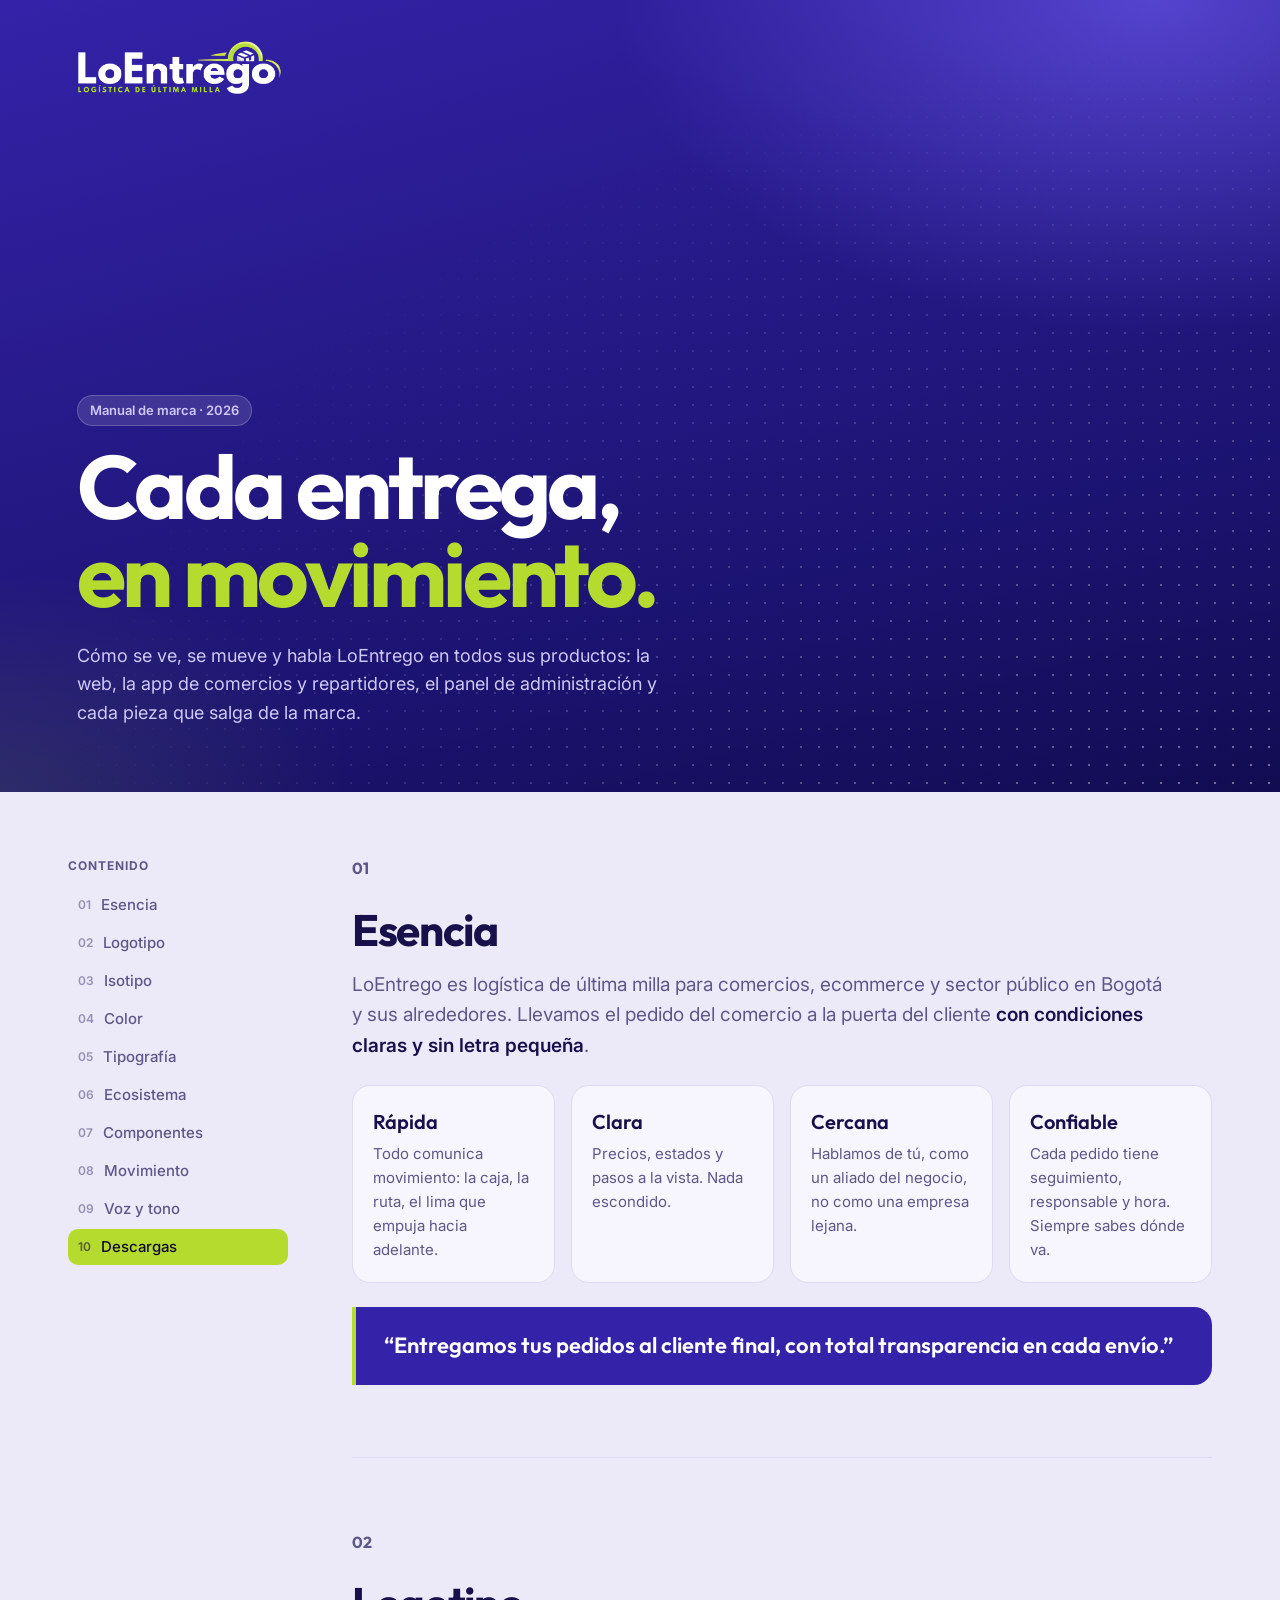
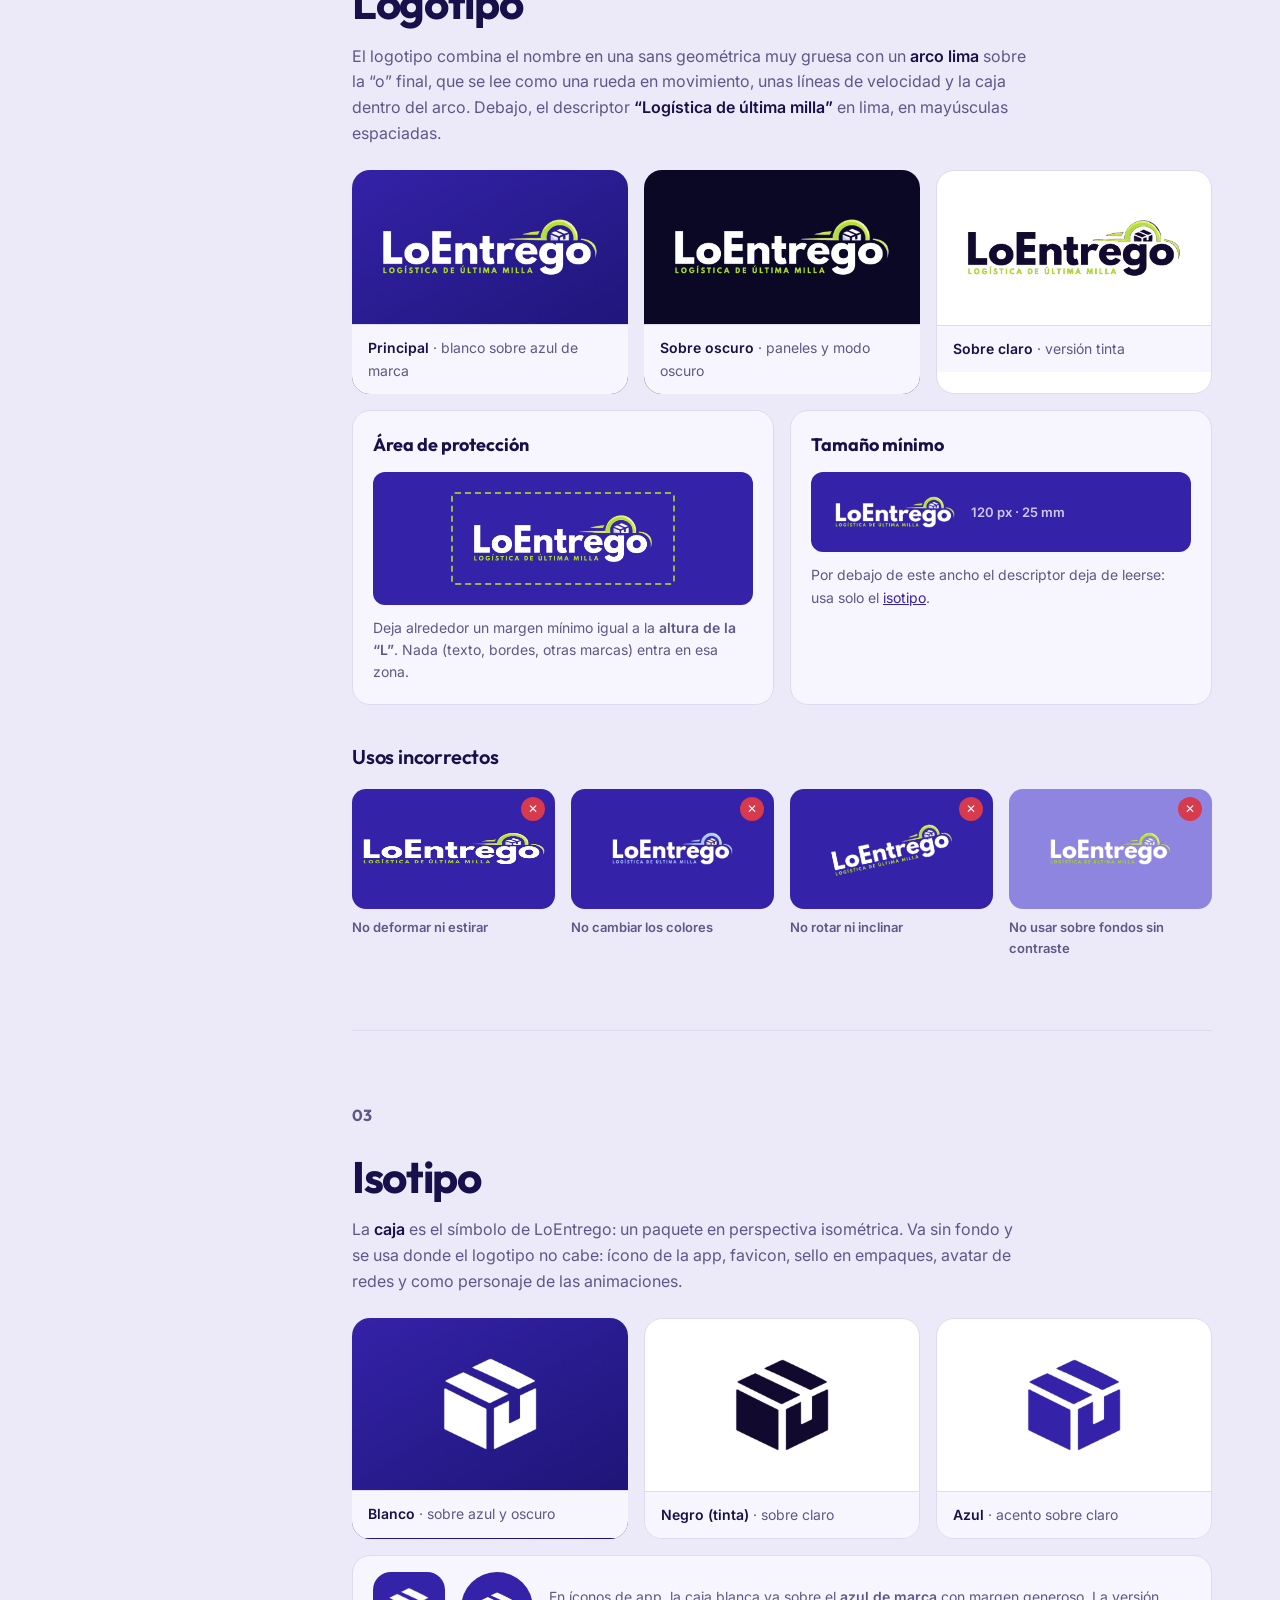
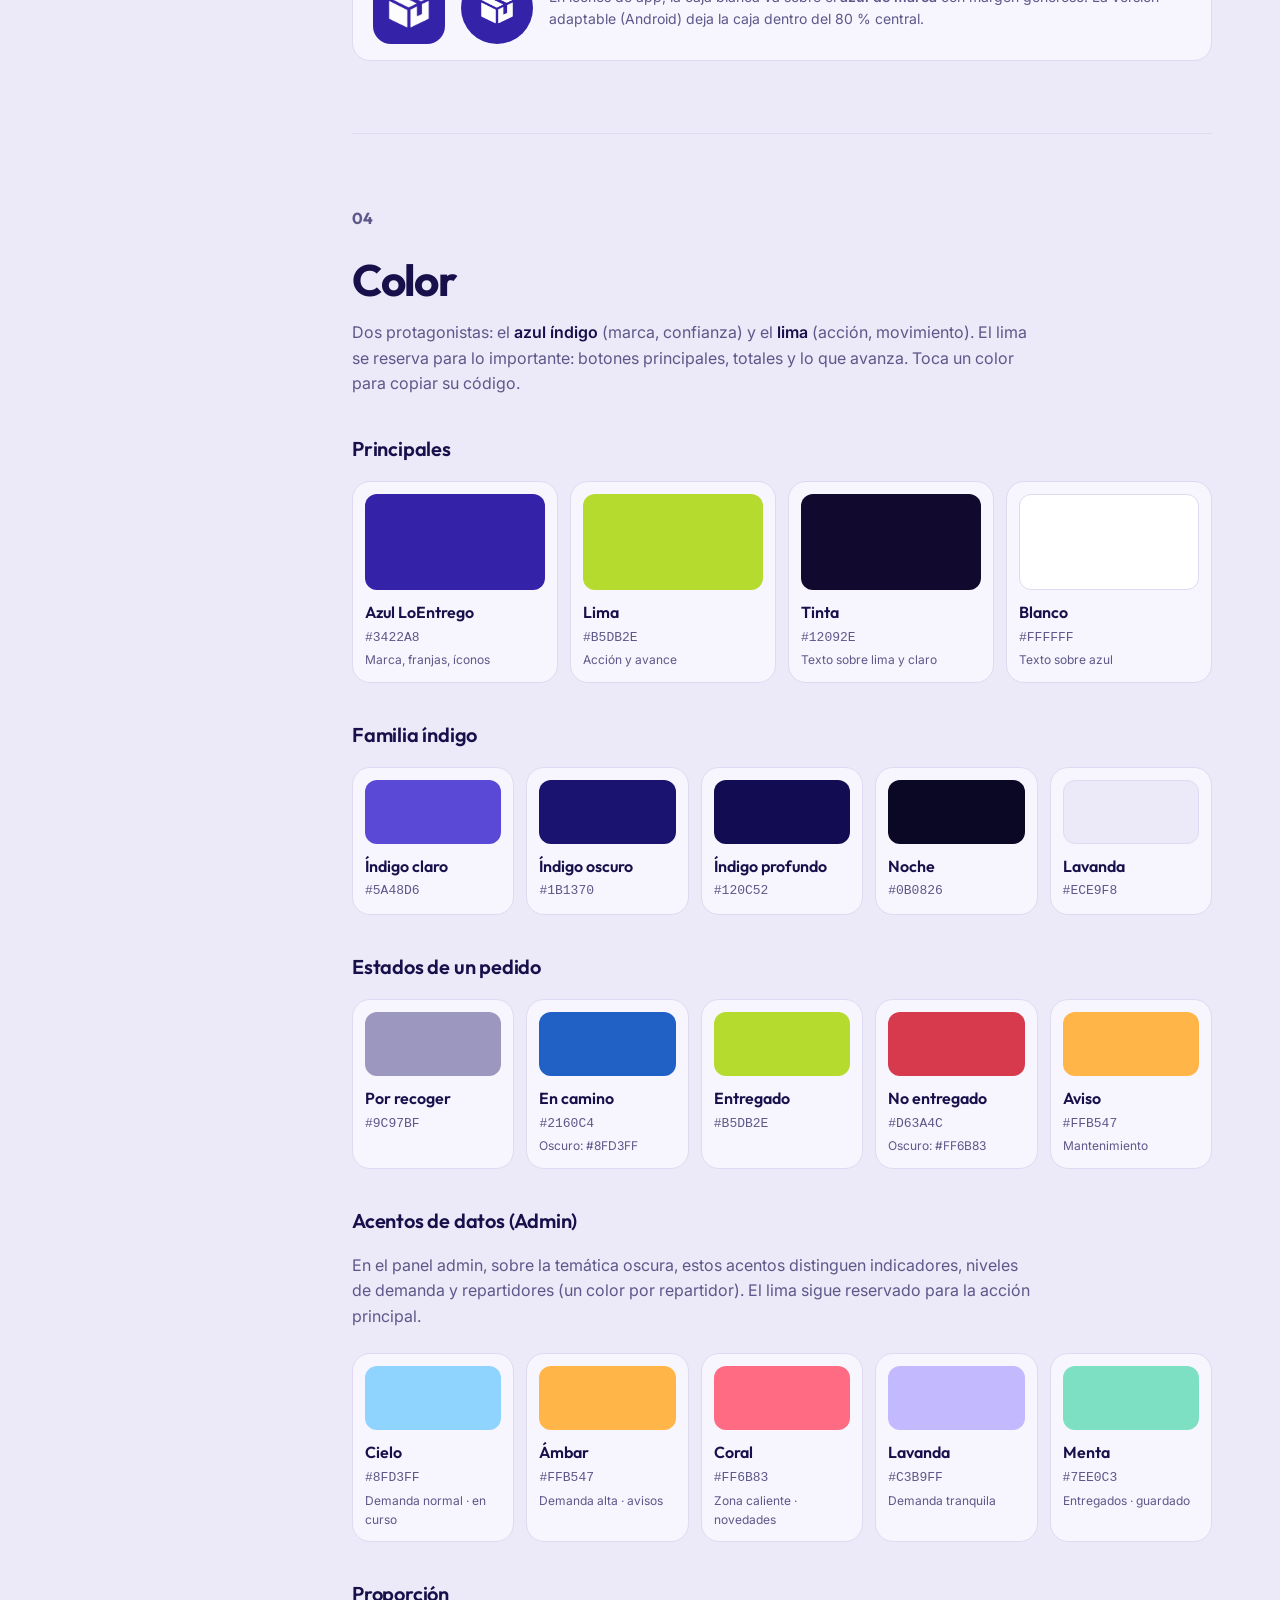
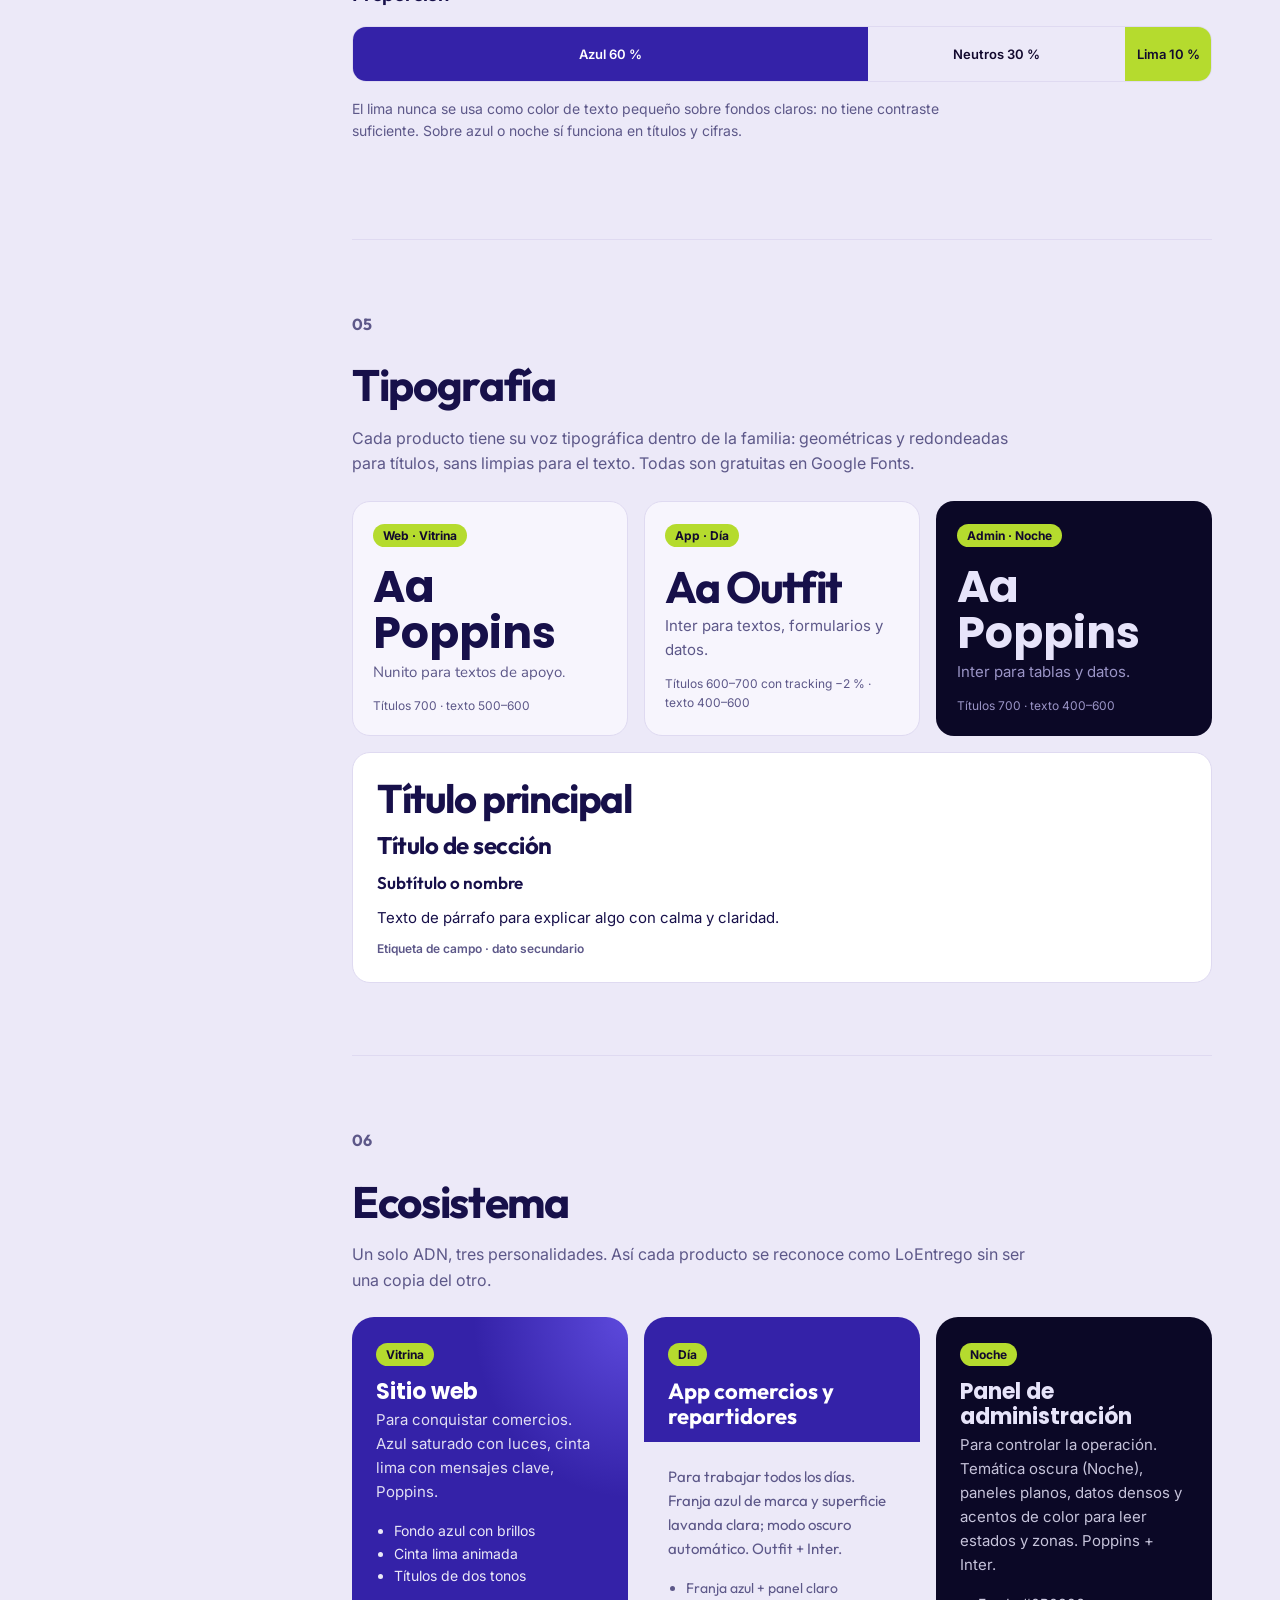
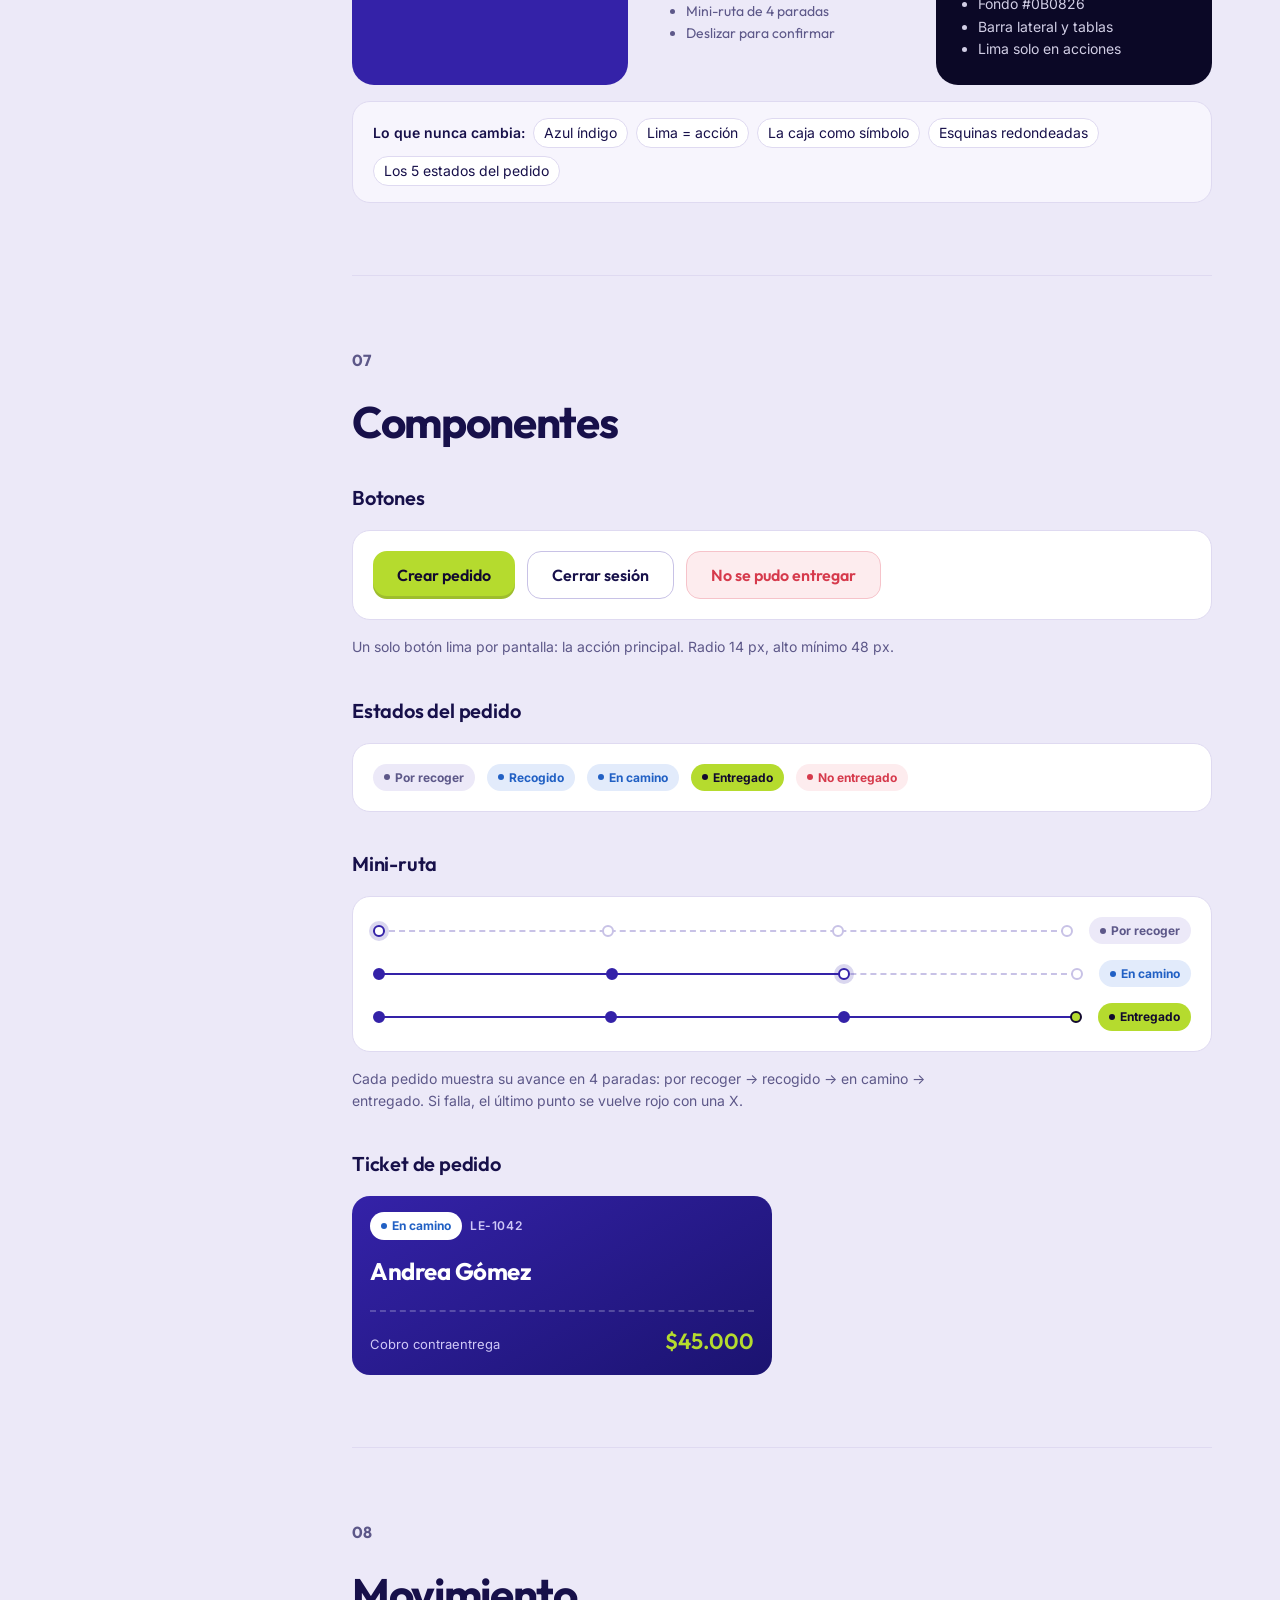
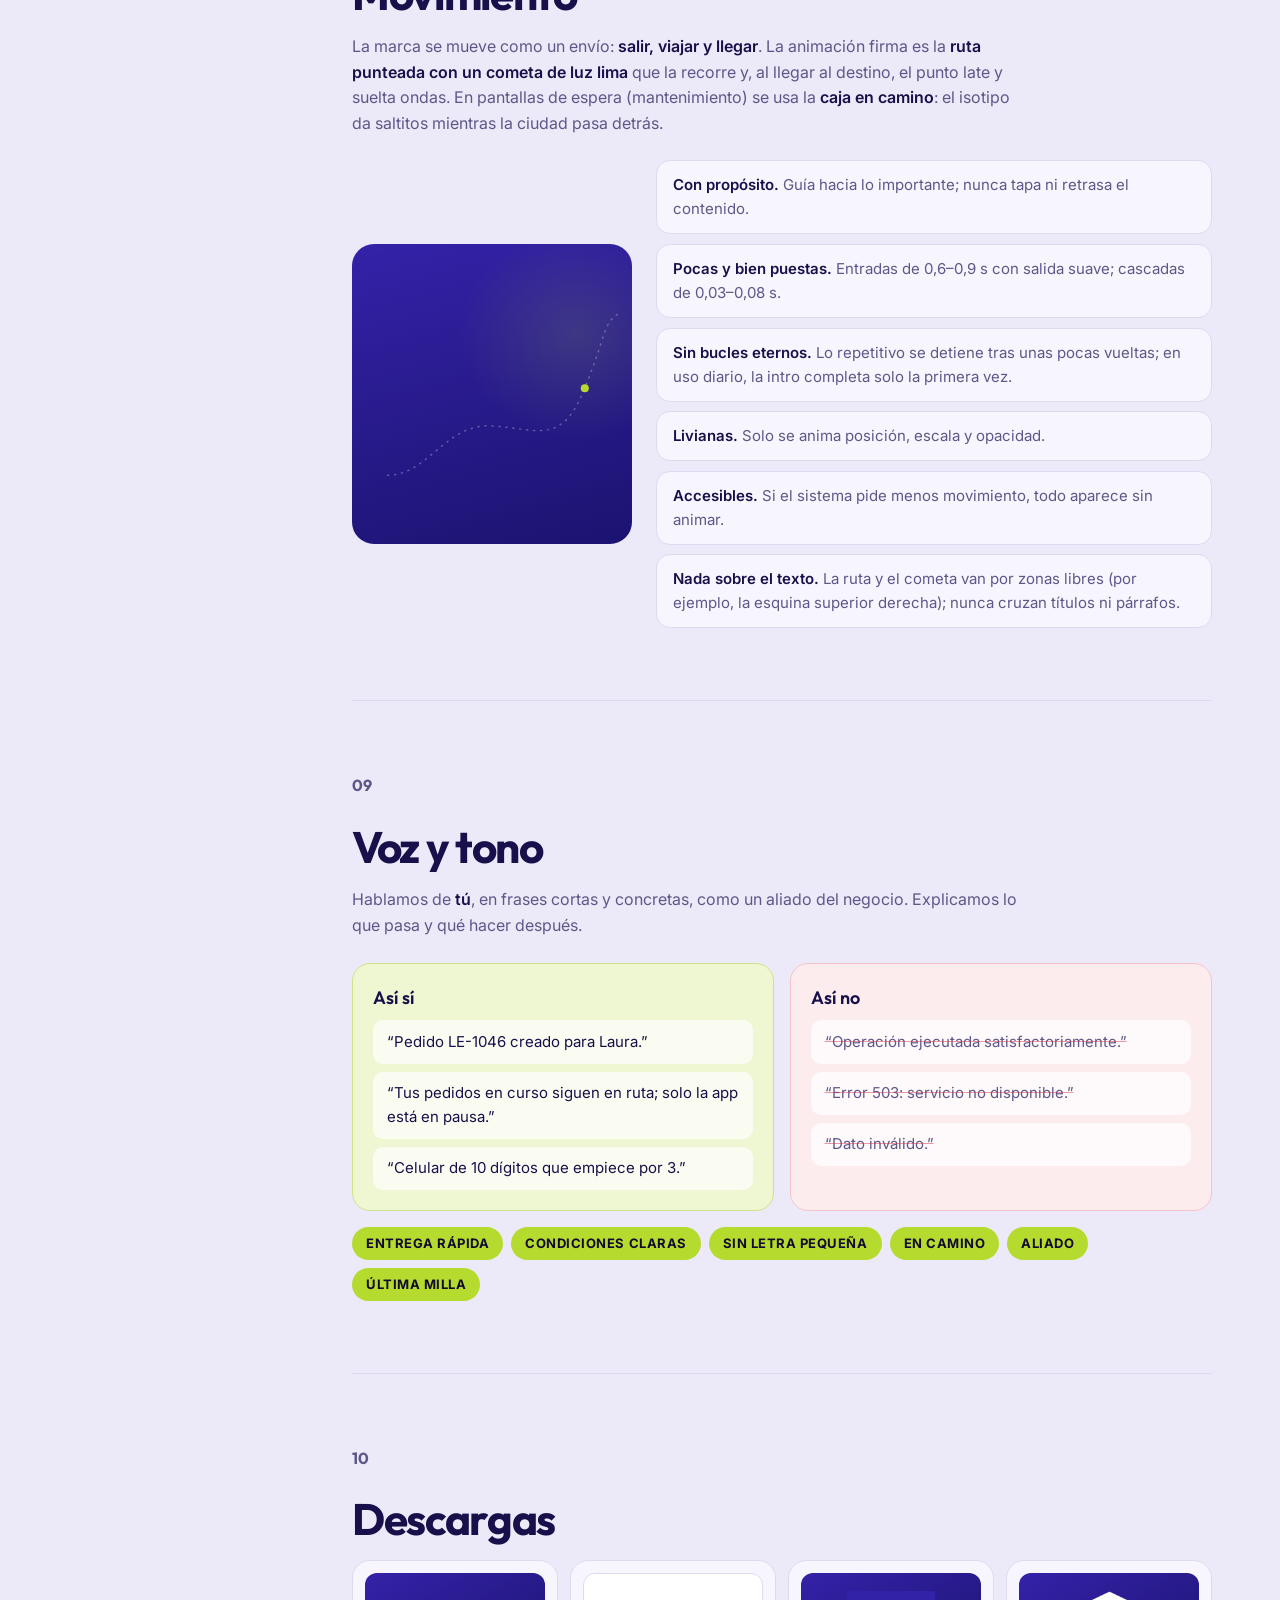
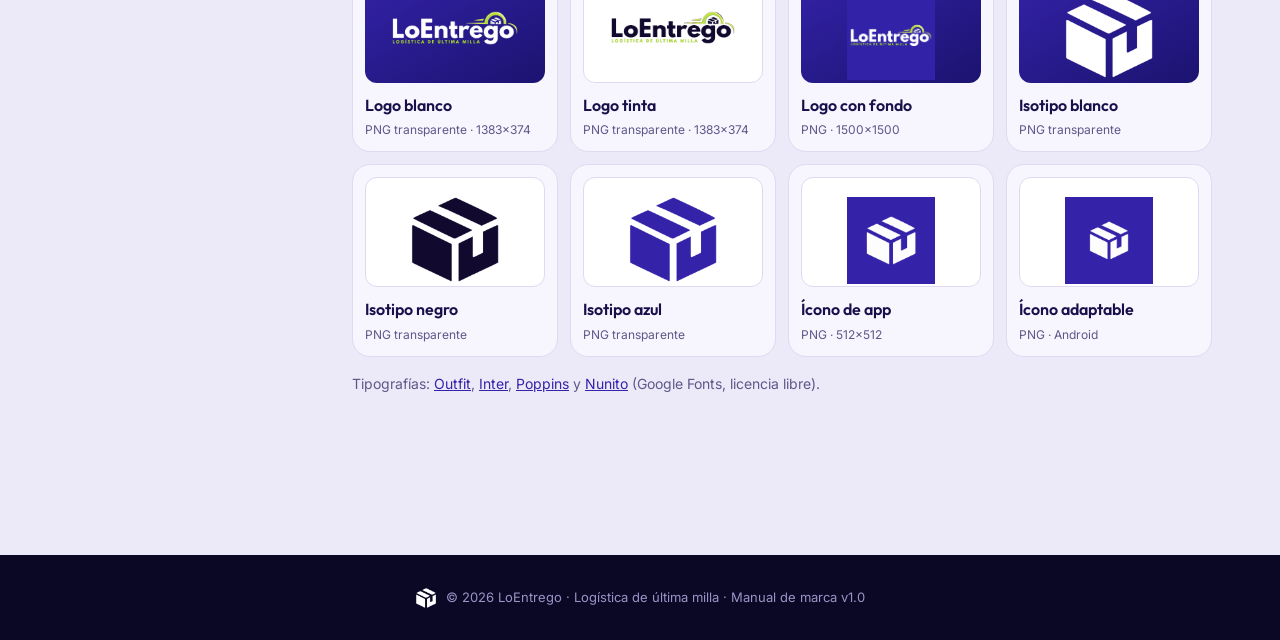
==== commit 96bf60e8: "Manual: restaurar el texto de la portada como estaba; solo el logo arriba a la izquierda Co-Authored" ====
--- a/index.html
+++ b/index.html
@@ -9,7 +9,7 @@
 <link rel="preconnect" href="https://fonts.googleapis.com">
 <link rel="preconnect" href="https://fonts.gstatic.com" crossorigin>
 <link href="https://fonts.googleapis.com/css2?family=Outfit:wght@500;600;700;800&family=Inter:wght@400;500;600;700&family=Poppins:wght@600;700&family=Nunito:wght@600&display=swap" rel="stylesheet">
-<link rel="stylesheet" href="styles.css?v=20261123b">
+<link rel="stylesheet" href="styles.css?v=20261123c">
 <link rel="icon" href="assets/iconos/icon-192.png">
 </head>
 <body>
--- a/styles.css
+++ b/styles.css
@@ -272,29 +272,8 @@
   *, *::before, *::after { animation-duration: 0.01ms !important; animation-iteration-count: 1 !important; transition-duration: 0.01ms !important; }
 }
 
-/* Logo en la esquina superior izquierda de la portada */
+/* Logo en la esquina superior izquierda de la portada (el resto de la portada queda como estaba) */
 .cover-logo {
   position: absolute; top: clamp(1.5rem, 4vw, 2.5rem); left: clamp(1.5rem, 6vw, 6rem);
   width: clamp(150px, 16vw, 210px); margin: 0 !important; z-index: 2;
 }
-.cover { padding-top: clamp(7rem, 16vh, 10rem); }
-.cover-inner { position: static !important; }
-.cover { align-items: center; min-height: 78vh; }
-
-/* Portada: bloque de texto más compacto, en la esquina inferior izquierda */
-.cover { align-items: end !important; padding-bottom: clamp(2rem, 5vh, 3.5rem); }
-.cover-inner { max-width: 560px; align-self: end; }
-.cover h1 { font-size: clamp(2rem, 1.5rem + 2.6vw, 3.75rem); }
-.cover .kicker { margin-bottom: 0.75rem; font-size: 0.75rem; }
-.cover-sub { max-width: 46ch; margin-top: 1rem; font-size: 1rem; }
-
-/* Portada: bloque compacto pegado a la esquina inferior izquierda del recuadro */
-.cover { position: relative; min-height: 78vh; }
-.cover-inner {
-  position: absolute !important; left: clamp(1.5rem, 6vw, 6rem); bottom: clamp(1.25rem, 3.5vh, 2.25rem);
-  max-width: 440px; z-index: 2;
-}
-.cover .kicker { margin-bottom: 0.5rem; padding: 3px 10px; font-size: 0.6875rem; }
-.cover h1 { font-size: clamp(1.75rem, 1.3rem + 1.6vw, 2.6rem); line-height: 1; }
-.cover-sub { max-width: 40ch; margin-top: 0.65rem; font-size: 0.875rem; line-height: 1.5; }
-@media (max-width: 640px) { .cover { min-height: 70vh; } .cover-inner { right: 1.5rem; } }
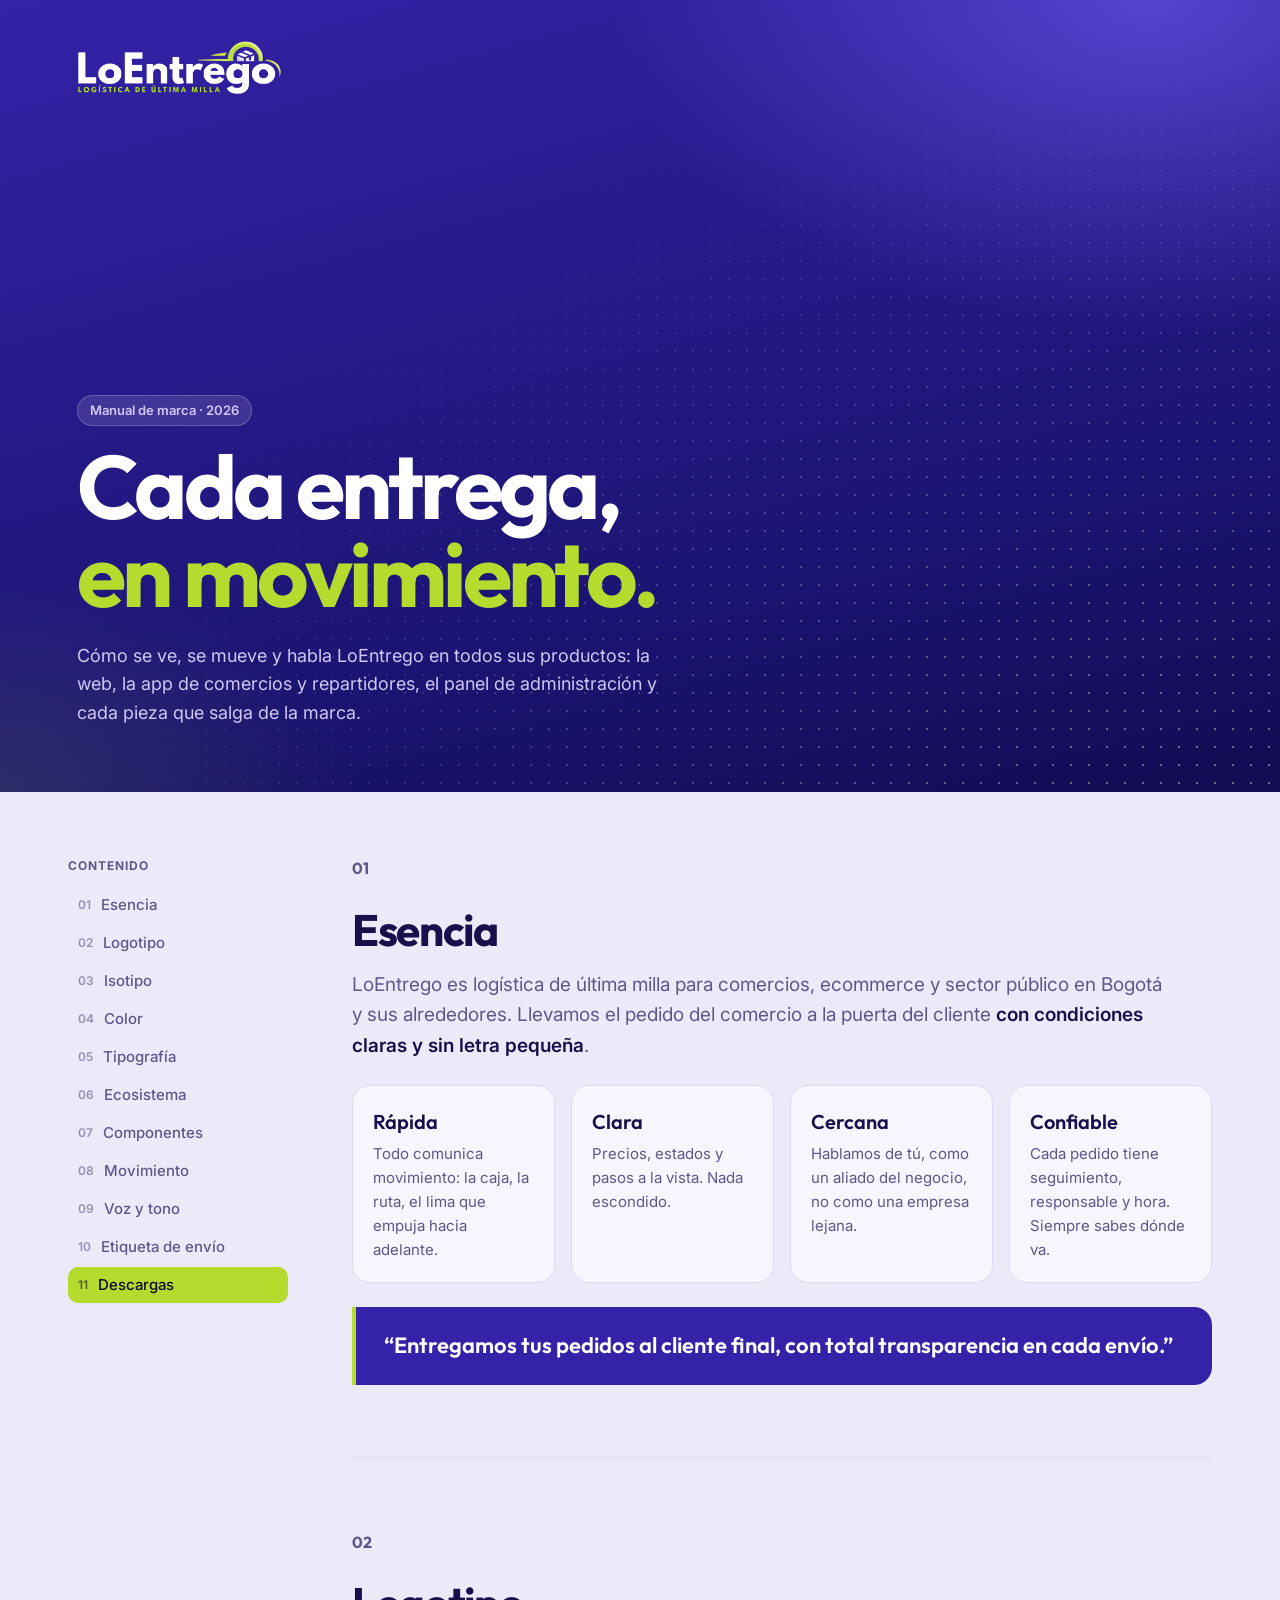
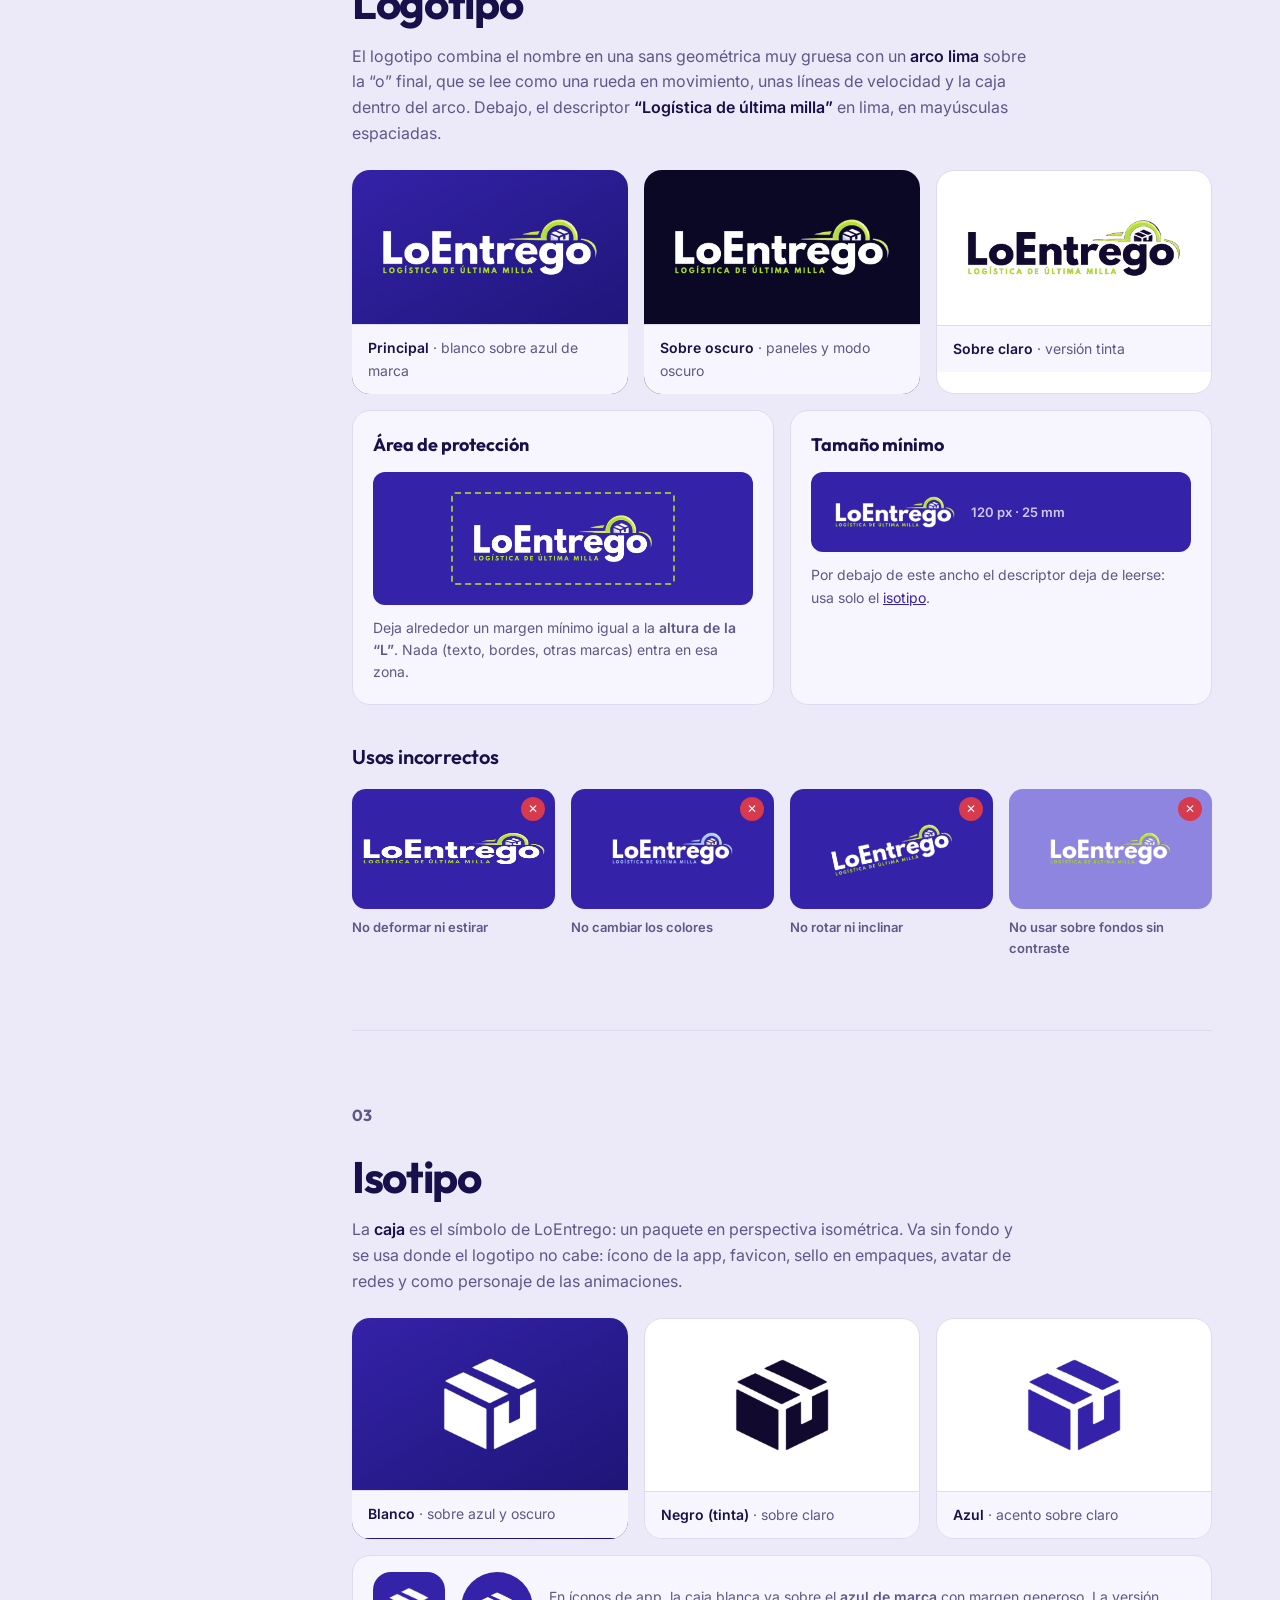
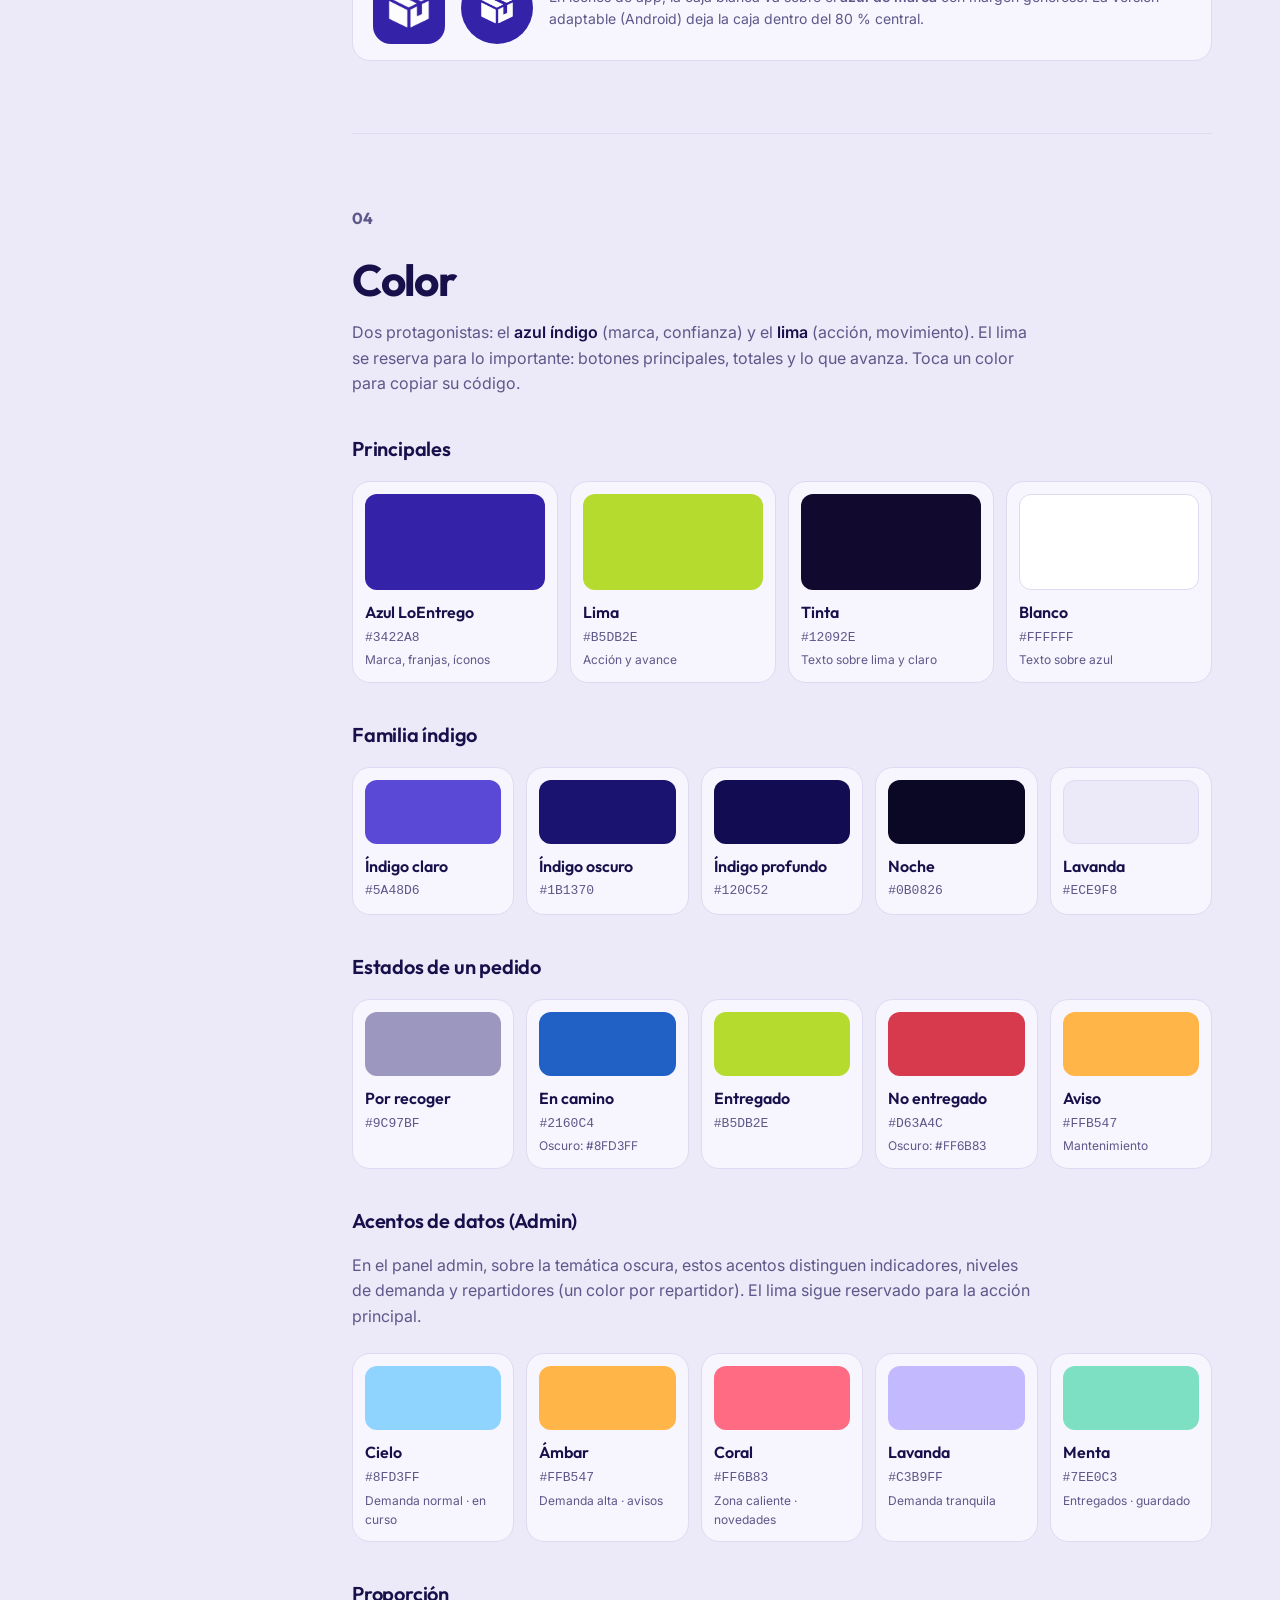
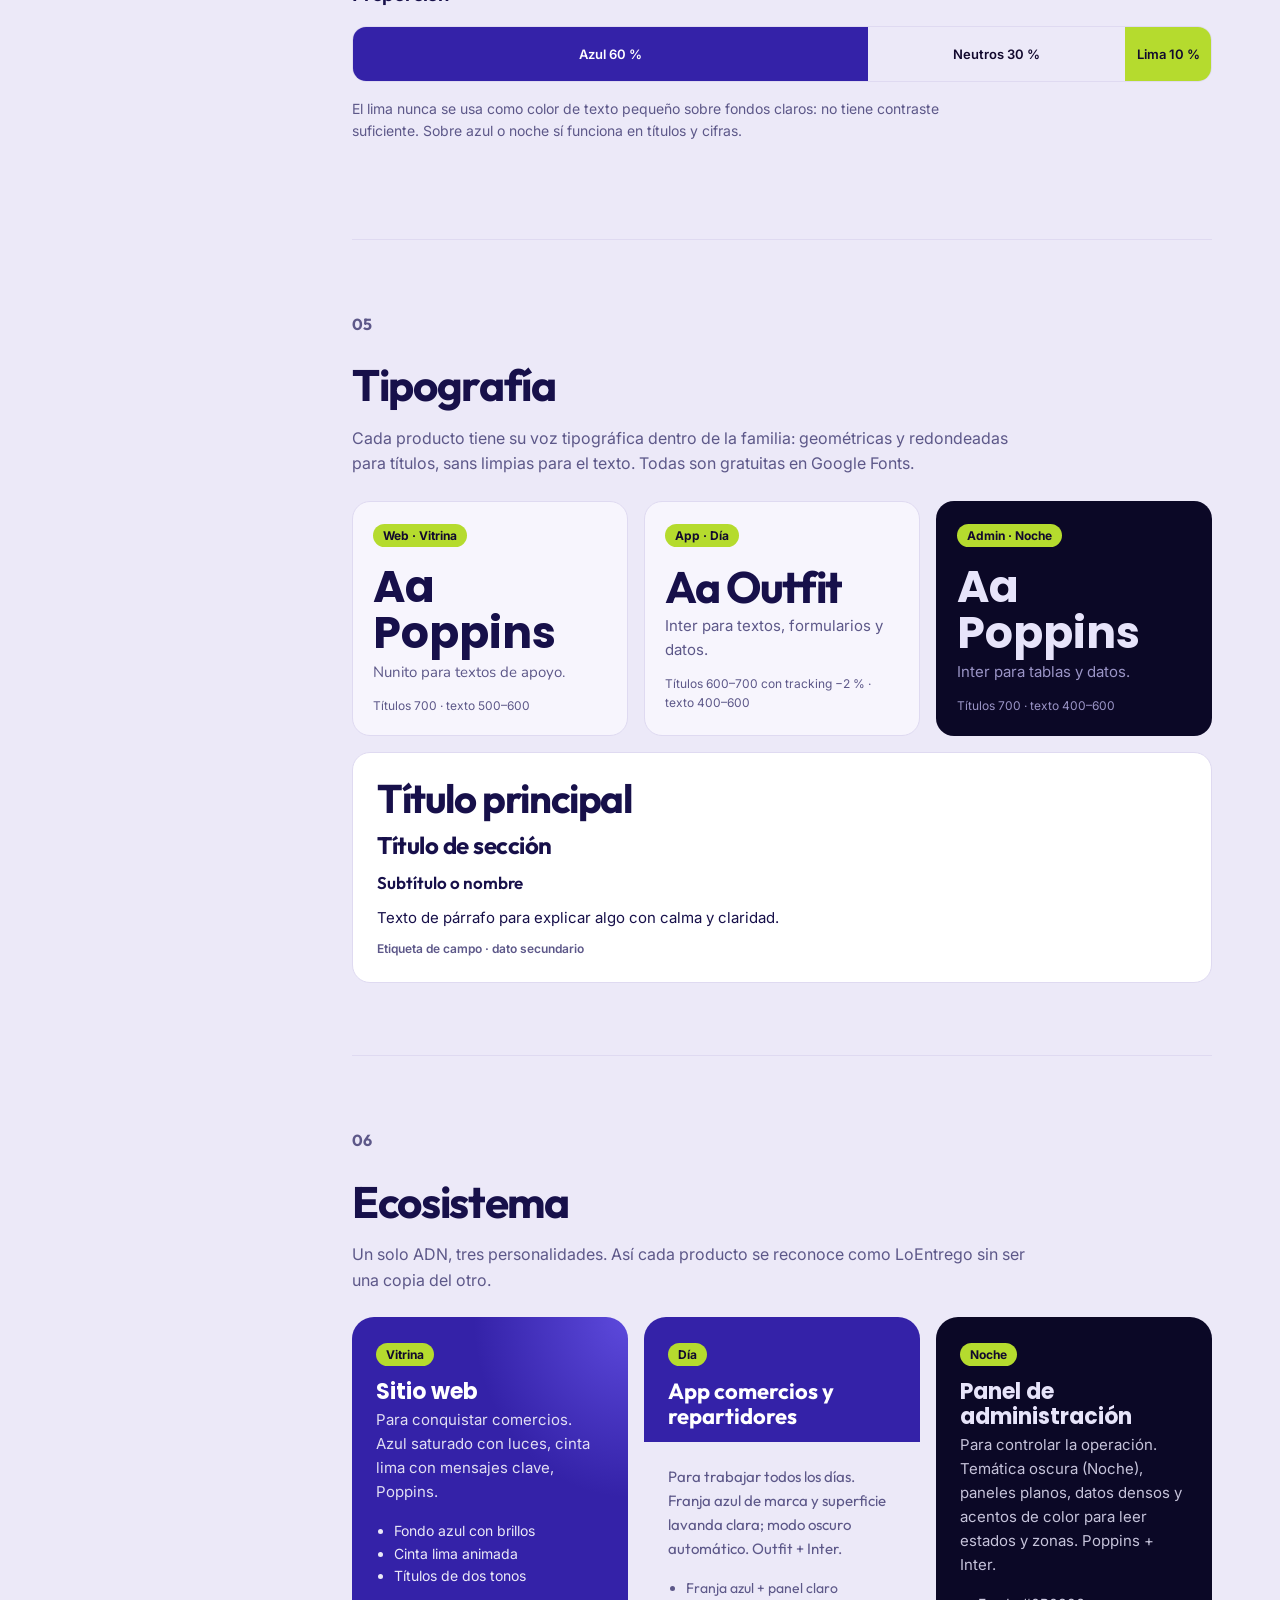
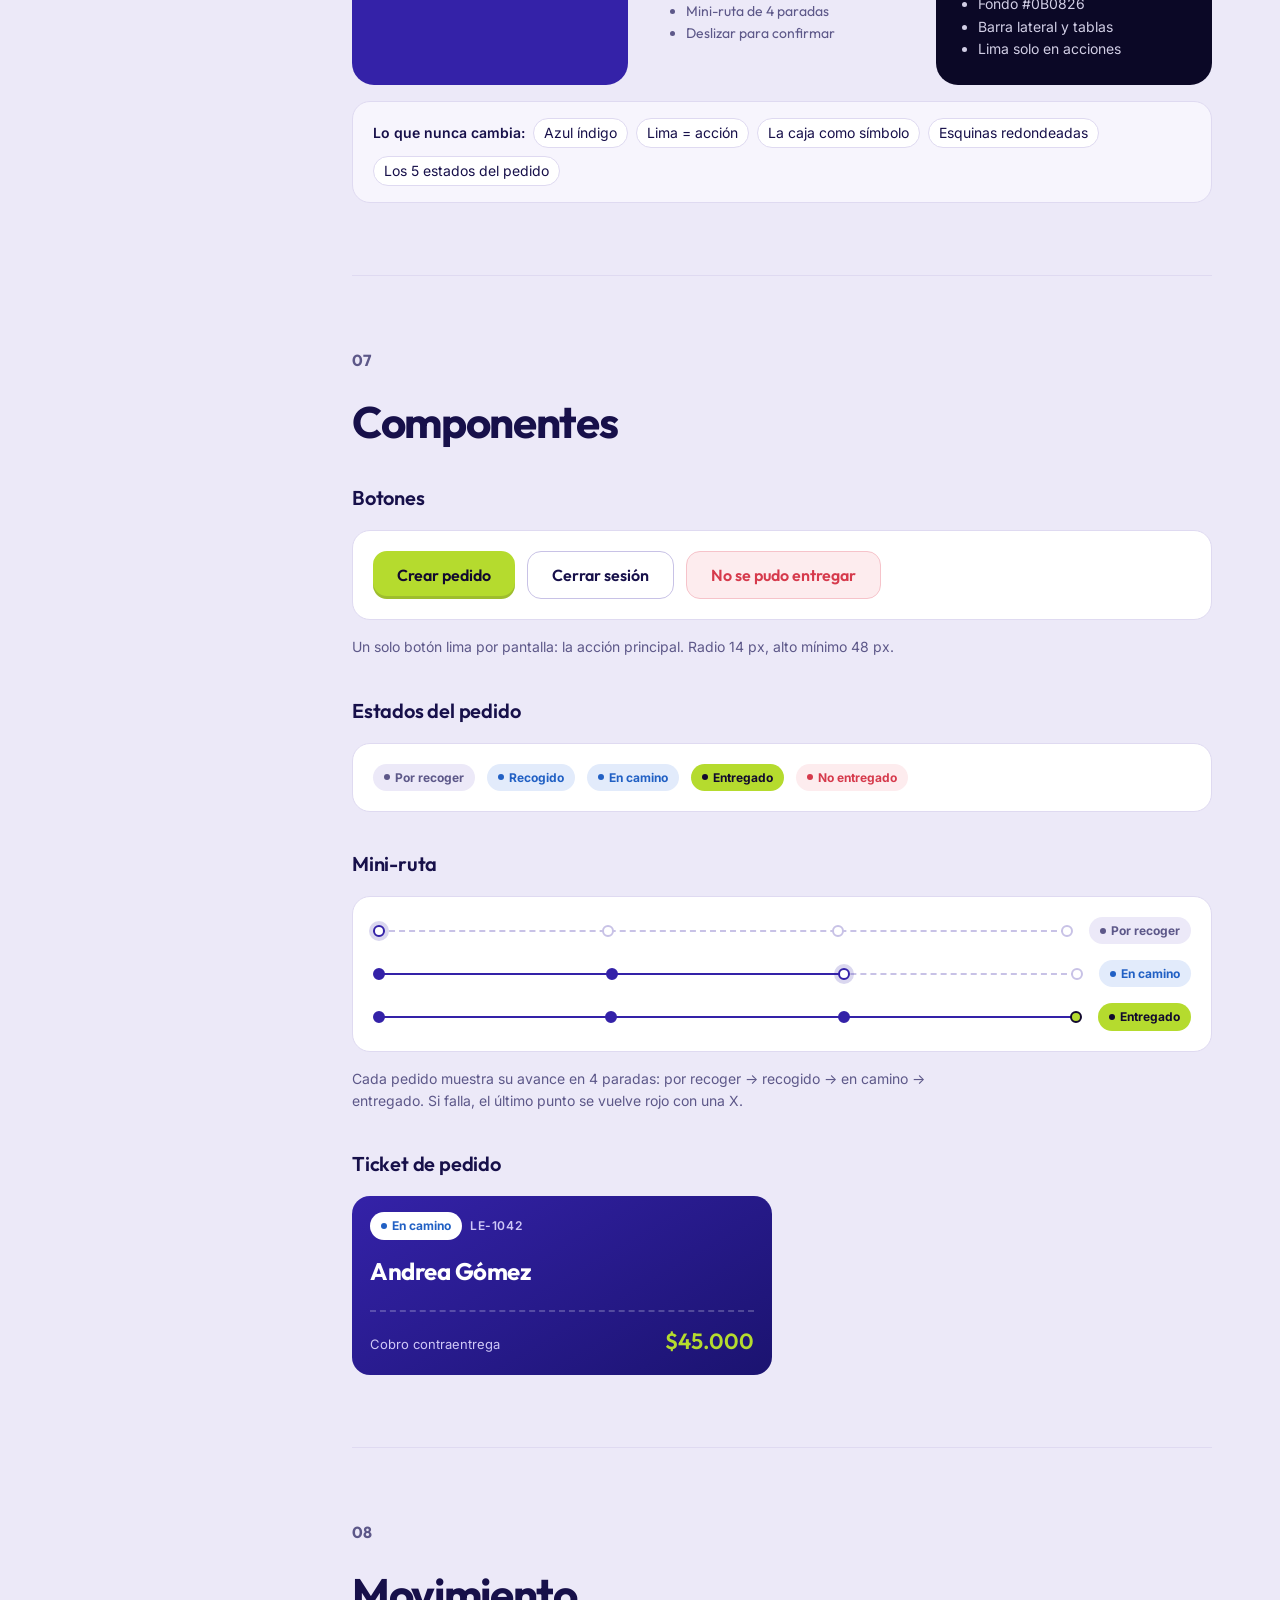
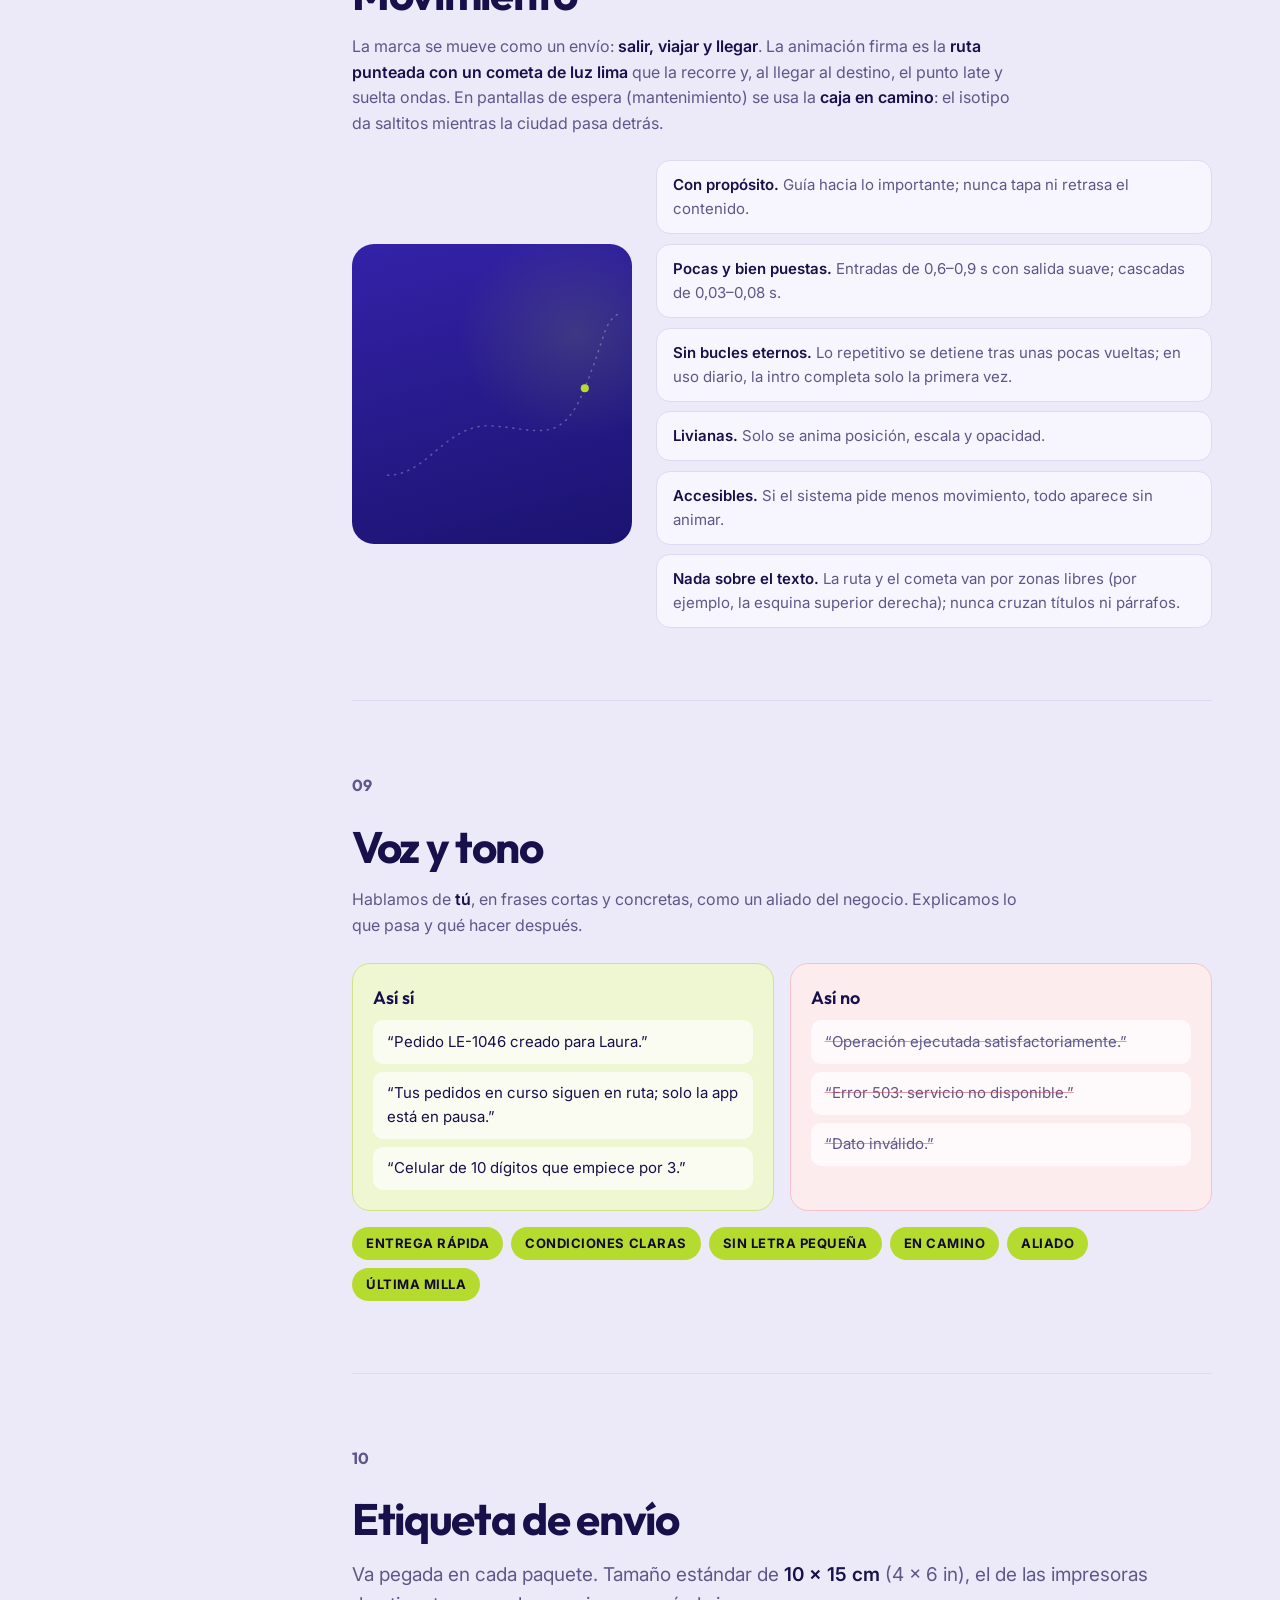
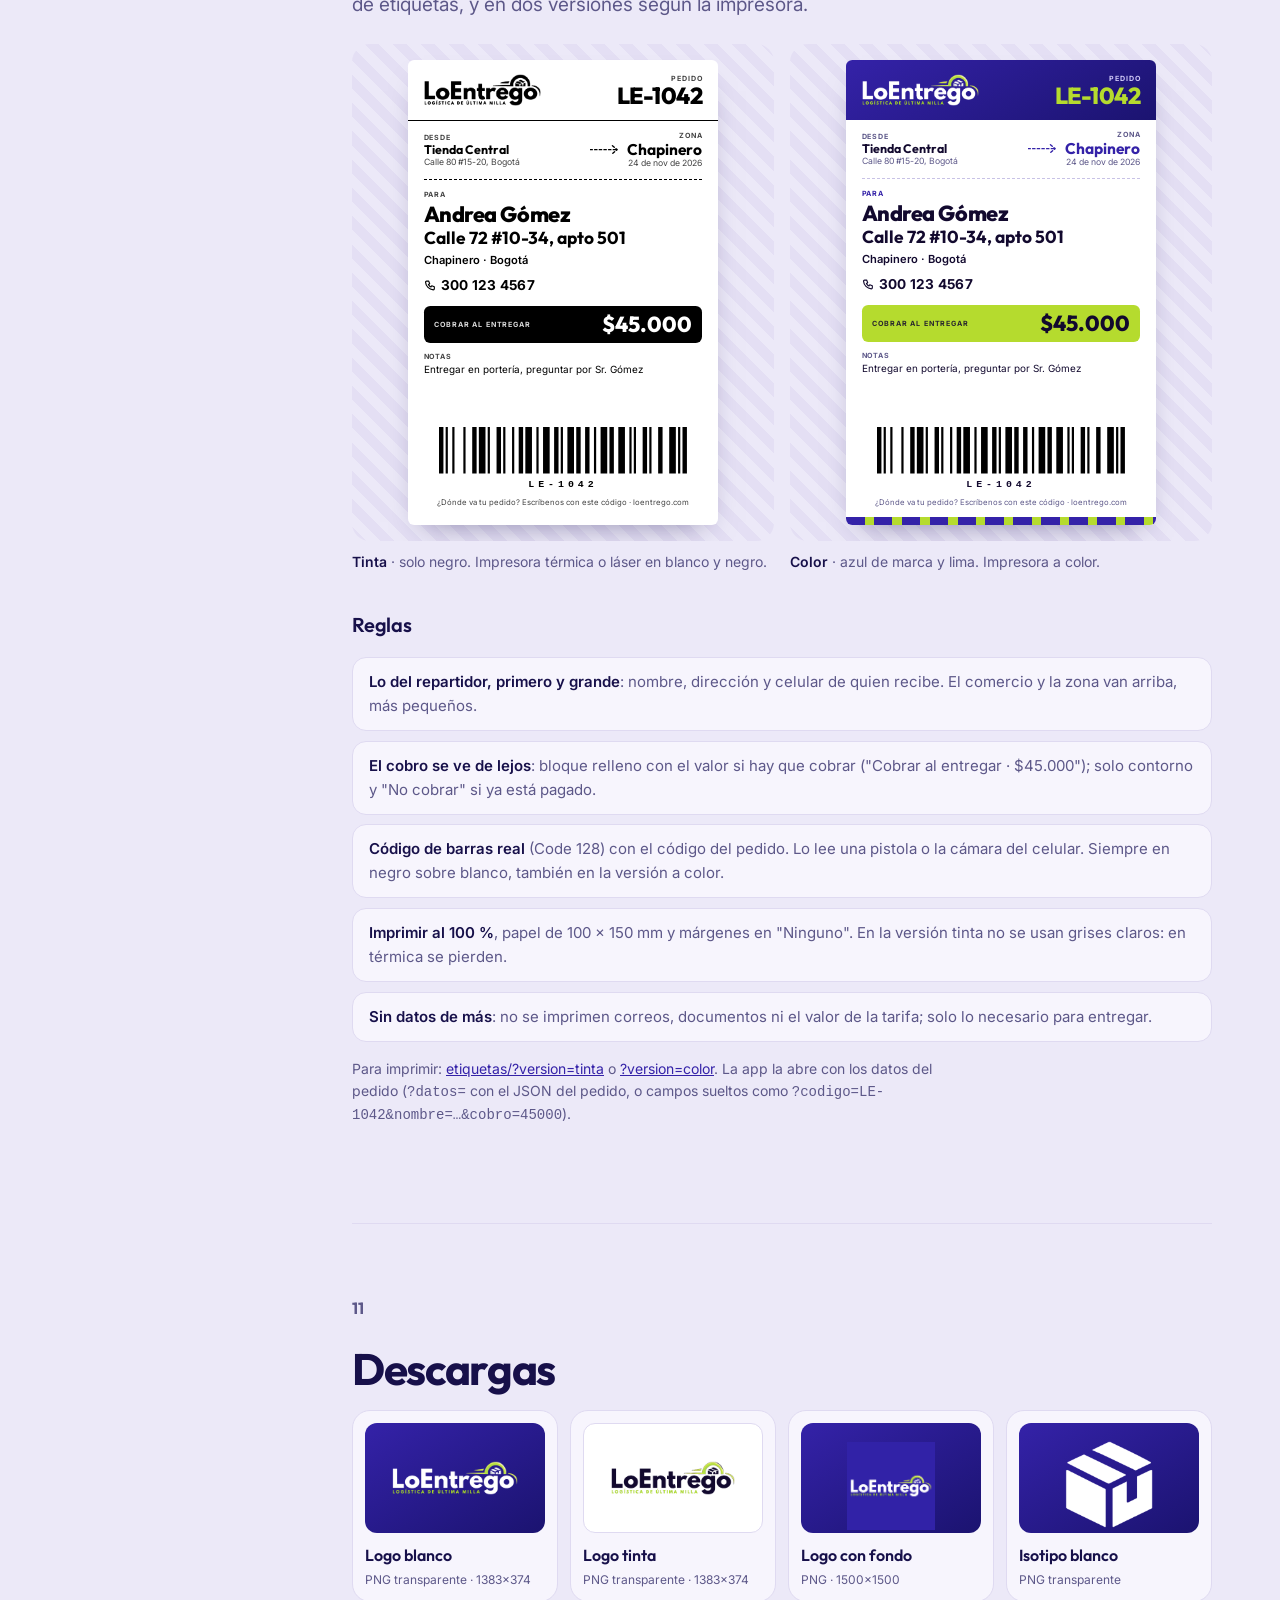
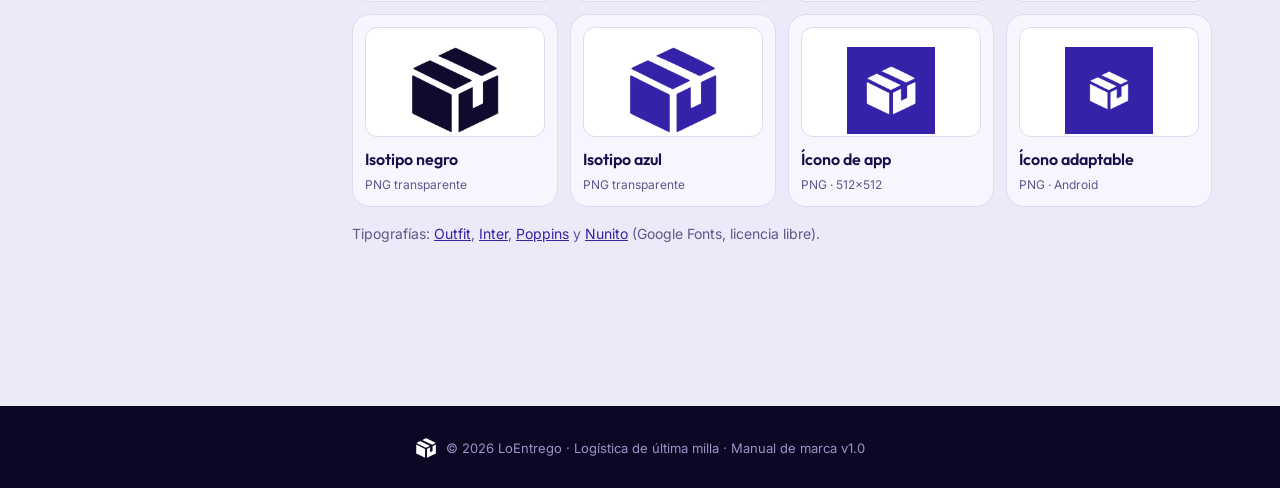
==== commit 91f2722a: "Manual: etiqueta de envío para imprimir (10 × 15 cm) en versión tinta y color, con código de barras " ====
--- a/index.html
+++ b/index.html
@@ -9,7 +9,8 @@
 <link rel="preconnect" href="https://fonts.googleapis.com">
 <link rel="preconnect" href="https://fonts.gstatic.com" crossorigin>
 <link href="https://fonts.googleapis.com/css2?family=Outfit:wght@500;600;700;800&family=Inter:wght@400;500;600;700&family=Poppins:wght@600;700&family=Nunito:wght@600&display=swap" rel="stylesheet">
-<link rel="stylesheet" href="styles.css?v=20261123c">
+<link rel="stylesheet" href="styles.css?v=20261124a">
+<link rel="stylesheet" href="etiquetas/etiqueta.css?v=2">
 <link rel="icon" href="assets/iconos/icon-192.png">
 </head>
 <body>
@@ -40,6 +41,7 @@
       <li><a href="#componentes">Componentes</a></li>
       <li><a href="#movimiento">Movimiento</a></li>
       <li><a href="#voz">Voz y tono</a></li>
+      <li><a href="#etiqueta">Etiqueta de envío</a></li>
       <li><a href="#descargas">Descargas</a></li>
     </ol>
   </nav>
@@ -311,9 +313,29 @@
       </div>
     </section>
 
-    <!-- ============ 10 DESCARGAS ============ -->
+    <!-- ============ 10 ETIQUETA DE ENVÍO ============ -->
+    <section class="sec" id="etiqueta" aria-labelledby="t-etq">
+      <p class="num">10</p>
+      <h2 id="t-etq">Etiqueta de envío</h2>
+      <p class="lead">Va pegada en cada paquete. Tamaño estándar de <b>10 × 15 cm</b> (4 × 6 in), el de las impresoras de etiquetas, y en dos versiones según la impresora.</p>
+      <div class="etq-muestras">
+        <figure><div class="etq-marco" id="etq-tinta"></div><figcaption><b>Tinta</b> · solo negro. Impresora térmica o láser en blanco y negro.</figcaption></figure>
+        <figure><div class="etq-marco" id="etq-color"></div><figcaption><b>Color</b> · azul de marca y lima. Impresora a color.</figcaption></figure>
+      </div>
+      <h3 class="h3">Reglas</h3>
+      <ul class="rules">
+        <li><b>Lo del repartidor, primero y grande</b>: nombre, dirección y celular de quien recibe. El comercio y la zona van arriba, más pequeños.</li>
+        <li><b>El cobro se ve de lejos</b>: bloque relleno con el valor si hay que cobrar ("Cobrar al entregar · $45.000"); solo contorno y "No cobrar" si ya está pagado.</li>
+        <li><b>Código de barras real</b> (Code 128) con el código del pedido. Lo lee una pistola o la cámara del celular. Siempre en negro sobre blanco, también en la versión a color.</li>
+        <li><b>Imprimir al 100 %</b>, papel de 100 × 150 mm y márgenes en "Ninguno". En la versión tinta no se usan grises claros: en térmica se pierden.</li>
+        <li><b>Sin datos de más</b>: no se imprimen correos, documentos ni el valor de la tarifa; solo lo necesario para entregar.</li>
+      </ul>
+      <p class="note">Para imprimir: <a href="etiquetas/?version=tinta" target="_blank" rel="noopener">etiquetas/?version=tinta</a> o <a href="etiquetas/?version=color" target="_blank" rel="noopener">?version=color</a>. La app la abre con los datos del pedido (<code>?datos=</code> con el JSON del pedido, o campos sueltos como <code>?codigo=LE-1042&amp;nombre=…&amp;cobro=45000</code>).</p>
+    </section>
+
+    <!-- ============ 11 DESCARGAS ============ -->
     <section class="sec" id="descargas" aria-labelledby="t-desc">
-      <p class="num">10</p>
+      <p class="num">11</p>
       <h2 id="t-desc">Descargas</h2>
       <div class="downloads">
         <a class="dl" href="assets/logo/loentrego-logo-blanco.png" download><span class="dl-prev on-blue"><img src="assets/logo/loentrego-logo-blanco.png" alt=""></span><b>Logo blanco</b><small>PNG transparente · 1383×374</small></a>
@@ -337,6 +359,14 @@
 </footer>
 
 <div class="copied" id="copied" role="status" aria-live="polite"></div>
+<script src="etiquetas/code128.js?v=1"></script>
+<script src="etiquetas/etiqueta.js?v=1"></script>
+<script>
+  // Muestras de la etiqueta en el manual (tamaño real, reducido para la pantalla)
+  window.ETIQUETA_BASE = 'etiquetas/';
+  document.getElementById('etq-tinta').innerHTML = Etiqueta.html(Etiqueta.EJEMPLO, 'tinta');
+  document.getElementById('etq-color').innerHTML = Etiqueta.html(Etiqueta.EJEMPLO, 'color');
+</script>
 <script src="script.js"></script>
 </body>
 </html>
--- a/styles.css
+++ b/styles.css
@@ -277,3 +277,14 @@
   position: absolute; top: clamp(1.5rem, 4vw, 2.5rem); left: clamp(1.5rem, 6vw, 6rem);
   width: clamp(150px, 16vw, 210px); margin: 0 !important; z-index: 2;
 }
+
+/* ============ Etiqueta de envío (muestras) ============ */
+.etq-muestras { display: grid; grid-template-columns: repeat(2, minmax(0, 1fr)); gap: 1rem; }
+.etq-muestras figure { display: flex; flex-direction: column; gap: 0.6rem; }
+.etq-marco { display: grid; place-items: center; height: calc(150mm * 0.82 + 2rem); padding: 1rem; border-radius: 18px; background: repeating-linear-gradient(45deg, #E4DFF4 0 10px, #ECE9F8 10px 20px); overflow: hidden; }
+.etq-marco .etq { zoom: 0.82; border-radius: 2mm; box-shadow: 0 18px 36px -20px rgba(23, 16, 74, 0.5); }
+.etq-muestras figcaption { font-size: 0.875rem; color: var(--muted); }
+.etq-muestras figcaption b { color: var(--text); }
+@media (max-width: 760px) {
+  .etq-muestras { grid-template-columns: 1fr; }
+}
--- a/etiquetas/etiqueta.css
+++ b/etiquetas/etiqueta.css
@@ -0,0 +1,83 @@
+/* =====================================================================
+   LoEntrego · Etiqueta de envío 10 × 15 cm (4 × 6 in)
+   Dos versiones:
+   · .etq-tinta  → solo negro sobre blanco. Impresora térmica o láser.
+   · .etq-color  → azul de marca y lima. Impresora a color.
+   Todo en milímetros para que salga a tamaño real.
+   ===================================================================== */
+.etq {
+  box-sizing: border-box;
+  --tinta: #000;
+  --papel: #fff;
+  --acento: #000;
+  --suave: #444;
+  position: relative;
+  display: flex;
+  flex-direction: column;
+  width: 100mm;
+  height: 150mm;
+  padding: 5mm;
+  gap: 3mm;
+  background: var(--papel);
+  color: var(--tinta);
+  font-family: 'Inter', Arial, sans-serif;
+  overflow: hidden;
+  -webkit-print-color-adjust: exact;
+  print-color-adjust: exact;
+}
+.etq *, .etq *::before, .etq *::after { box-sizing: border-box; margin: 0; padding: 0; }
+.etq small { display: block; font-size: 2.3mm; font-weight: 700; letter-spacing: 0.12em; text-transform: uppercase; color: var(--suave); }
+
+/* Cabecera: logo y código del pedido */
+.etq-top { display: flex; align-items: center; justify-content: space-between; gap: 3mm; margin: -5mm -5mm 0; padding: 4mm 5mm; border-bottom: 0.6mm solid var(--tinta); }
+.etq-logo { width: 38mm; height: auto; }
+.etq-cod { text-align: right; }
+.etq-cod b { display: block; font-family: 'Outfit', 'Arial Black', sans-serif; font-size: 7.5mm; font-weight: 800; line-height: 1; letter-spacing: -0.02em; }
+
+/* Desde → Zona */
+.etq-ruta { display: grid; grid-template-columns: 1fr 10mm auto; align-items: center; gap: 2mm; padding-bottom: 3mm; border-bottom: 0.4mm dashed var(--tinta); }
+.etq-ruta b { display: block; font-family: 'Outfit', Arial, sans-serif; font-size: 4mm; font-weight: 700; line-height: 1.1; }
+.etq-ruta span { display: block; font-size: 2.8mm; color: var(--suave); line-height: 1.25; }
+.etq-flecha { width: 10mm; height: 3mm; fill: none; stroke: var(--acento); stroke-width: 1.8; stroke-linecap: round; stroke-linejoin: round; stroke-dasharray: 3 3; }
+.etq-zona { text-align: right; }
+.etq-zona b { font-size: 5mm; }
+
+/* Para: lo más grande, es lo que lee el repartidor */
+.etq-para { display: flex; flex-direction: column; gap: 1mm; }
+.etq-nombre { font-family: 'Outfit', Arial, sans-serif; font-size: 7mm; font-weight: 800; line-height: 1.05; letter-spacing: -0.02em; }
+.etq-dir { font-family: 'Outfit', Arial, sans-serif; font-size: 5.6mm; font-weight: 700; line-height: 1.15; }
+.etq-lugar { font-size: 3.6mm; font-weight: 600; }
+.etq-tel { display: flex; align-items: center; gap: 1.5mm; margin-top: 0.5mm; font-size: 4.4mm; font-weight: 700; letter-spacing: 0.02em; }
+.etq-tel svg { width: 4mm; height: 4mm; fill: none; stroke: currentColor; stroke-width: 2.2; stroke-linejoin: round; }
+
+/* Cobro: se ve de lejos */
+.etq-cobro { display: flex; align-items: center; justify-content: space-between; gap: 3mm; padding: 2.5mm 3.5mm; border-radius: 2mm; }
+.etq-cobro b { font-family: 'Outfit', 'Arial Black', sans-serif; font-size: 7mm; font-weight: 800; line-height: 1; }
+.etq-cobro.cobrar { background: var(--tinta); color: var(--papel); }
+.etq-cobro.cobrar small { color: var(--papel); opacity: 0.85; }
+.etq-cobro.pagado { border: 0.6mm solid var(--tinta); }
+
+.etq-notas { font-size: 3.2mm; line-height: 1.3; }
+.etq-notas small { margin-bottom: 0.5mm; }
+
+/* Pie: código de barras real (Code 128) */
+.etq-pie { margin-top: auto; display: flex; flex-direction: column; gap: 1.5mm; }
+.etq-barras { display: flex; flex-direction: column; align-items: center; gap: 1mm; }
+.etq-barras .code128 { display: block; width: 80mm; height: 15mm; }
+.etq-barras span { font-family: 'JetBrains Mono', 'Courier New', monospace; font-size: 3.2mm; font-weight: 700; letter-spacing: 0.4em; }
+.etq-ayuda { font-size: 2.5mm; text-align: center; color: var(--suave); }
+
+/* ---------- Versión a color ---------- */
+.etq-color { --acento: #B5DB2E; --suave: #5D5889; --tinta: #12092E; }
+.etq-color .etq-top { border: 0; background: linear-gradient(150deg, #3422A8, #1B1370); color: #fff; }
+.etq-color .etq-cod small { color: #CFC8F7; }
+.etq-color .etq-cod b { color: #B5DB2E; }
+.etq-color .etq-flecha { stroke: #3422A8; }
+.etq-color .etq-ruta { border-bottom-color: #C8C2E6; }
+.etq-color .etq-zona b { color: #3422A8; }
+.etq-color .etq-para > small { color: #3422A8; }
+.etq-color .etq-cobro.cobrar { background: #B5DB2E; color: #12092E; }
+.etq-color .etq-cobro.cobrar small { color: #12092E; }
+.etq-color .etq-cobro.pagado { border-color: #3422A8; color: #3422A8; }
+.etq-color .etq-cobro.pagado small { color: #3422A8; }
+.etq-color::after { content: ''; position: absolute; left: 0; right: 0; bottom: 0; height: 2.5mm; background: repeating-linear-gradient(90deg, #3422A8 0 6mm, #B5DB2E 6mm 9mm); }
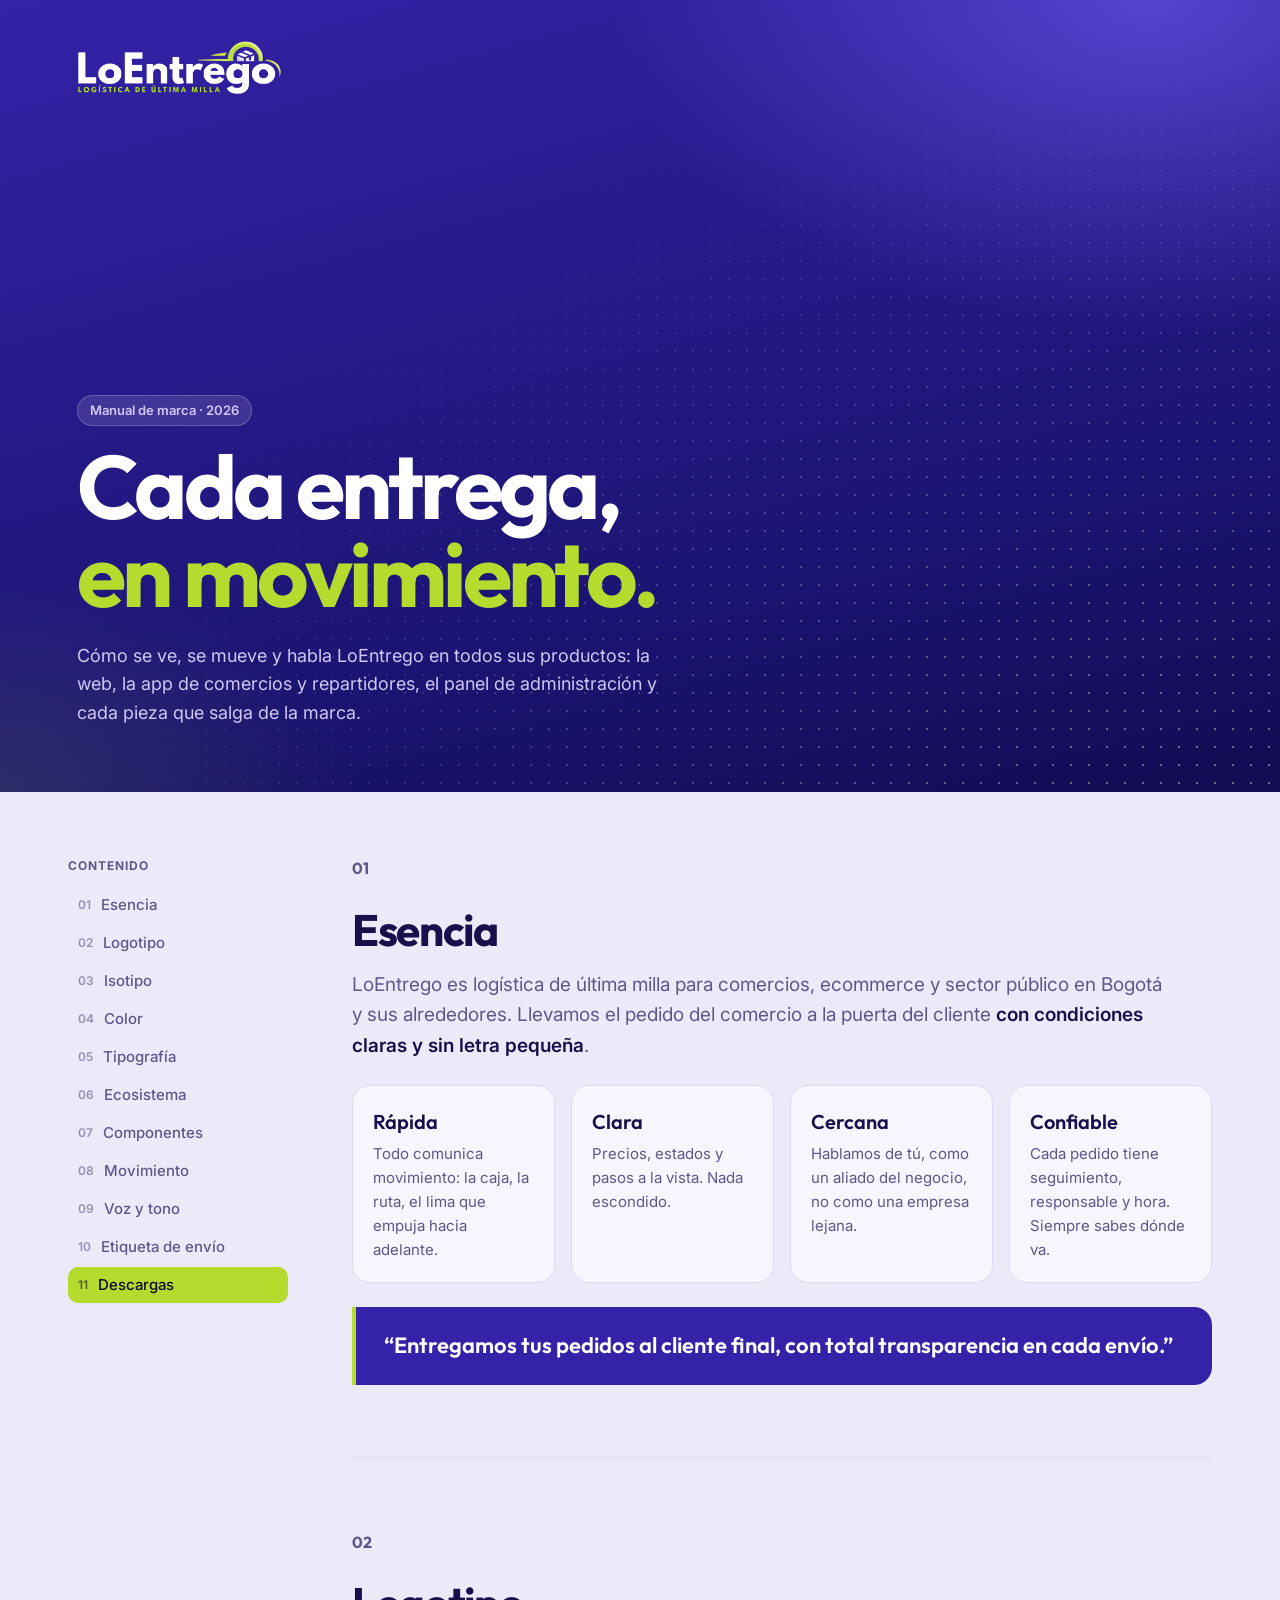
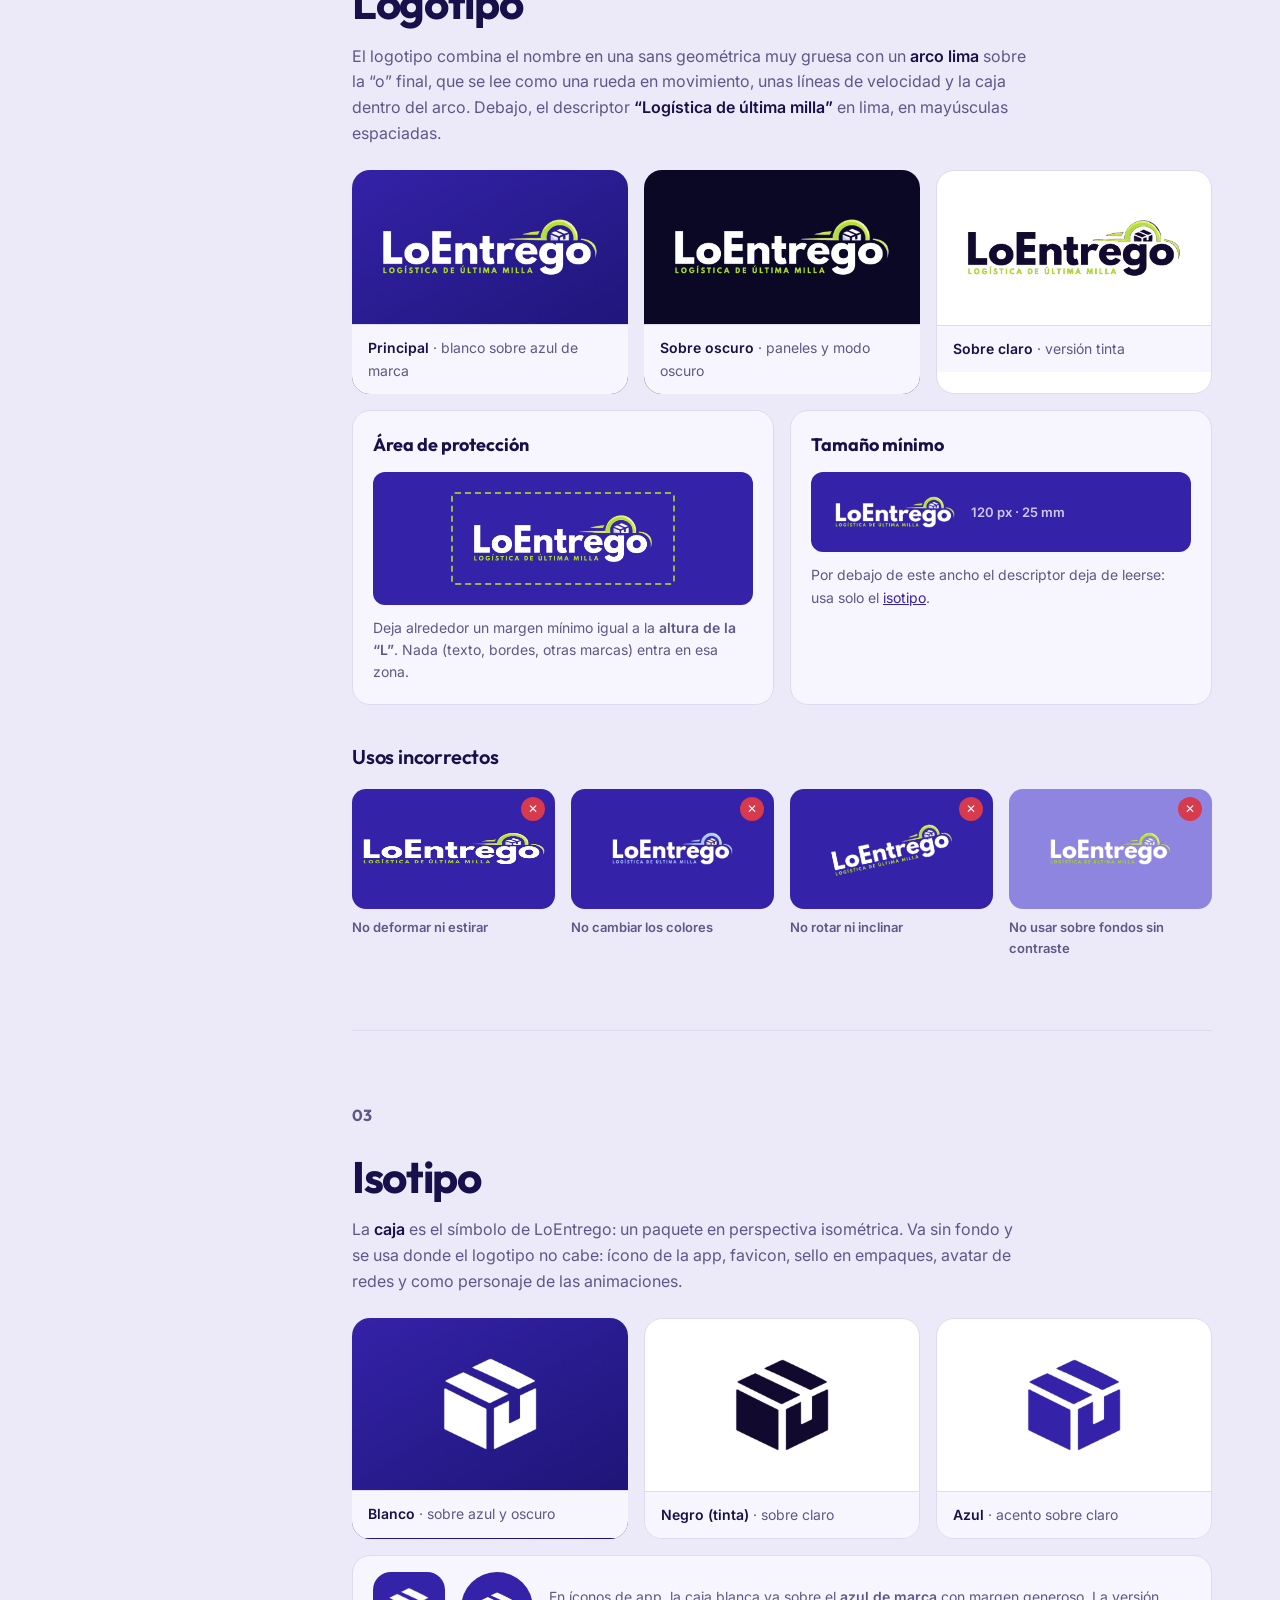
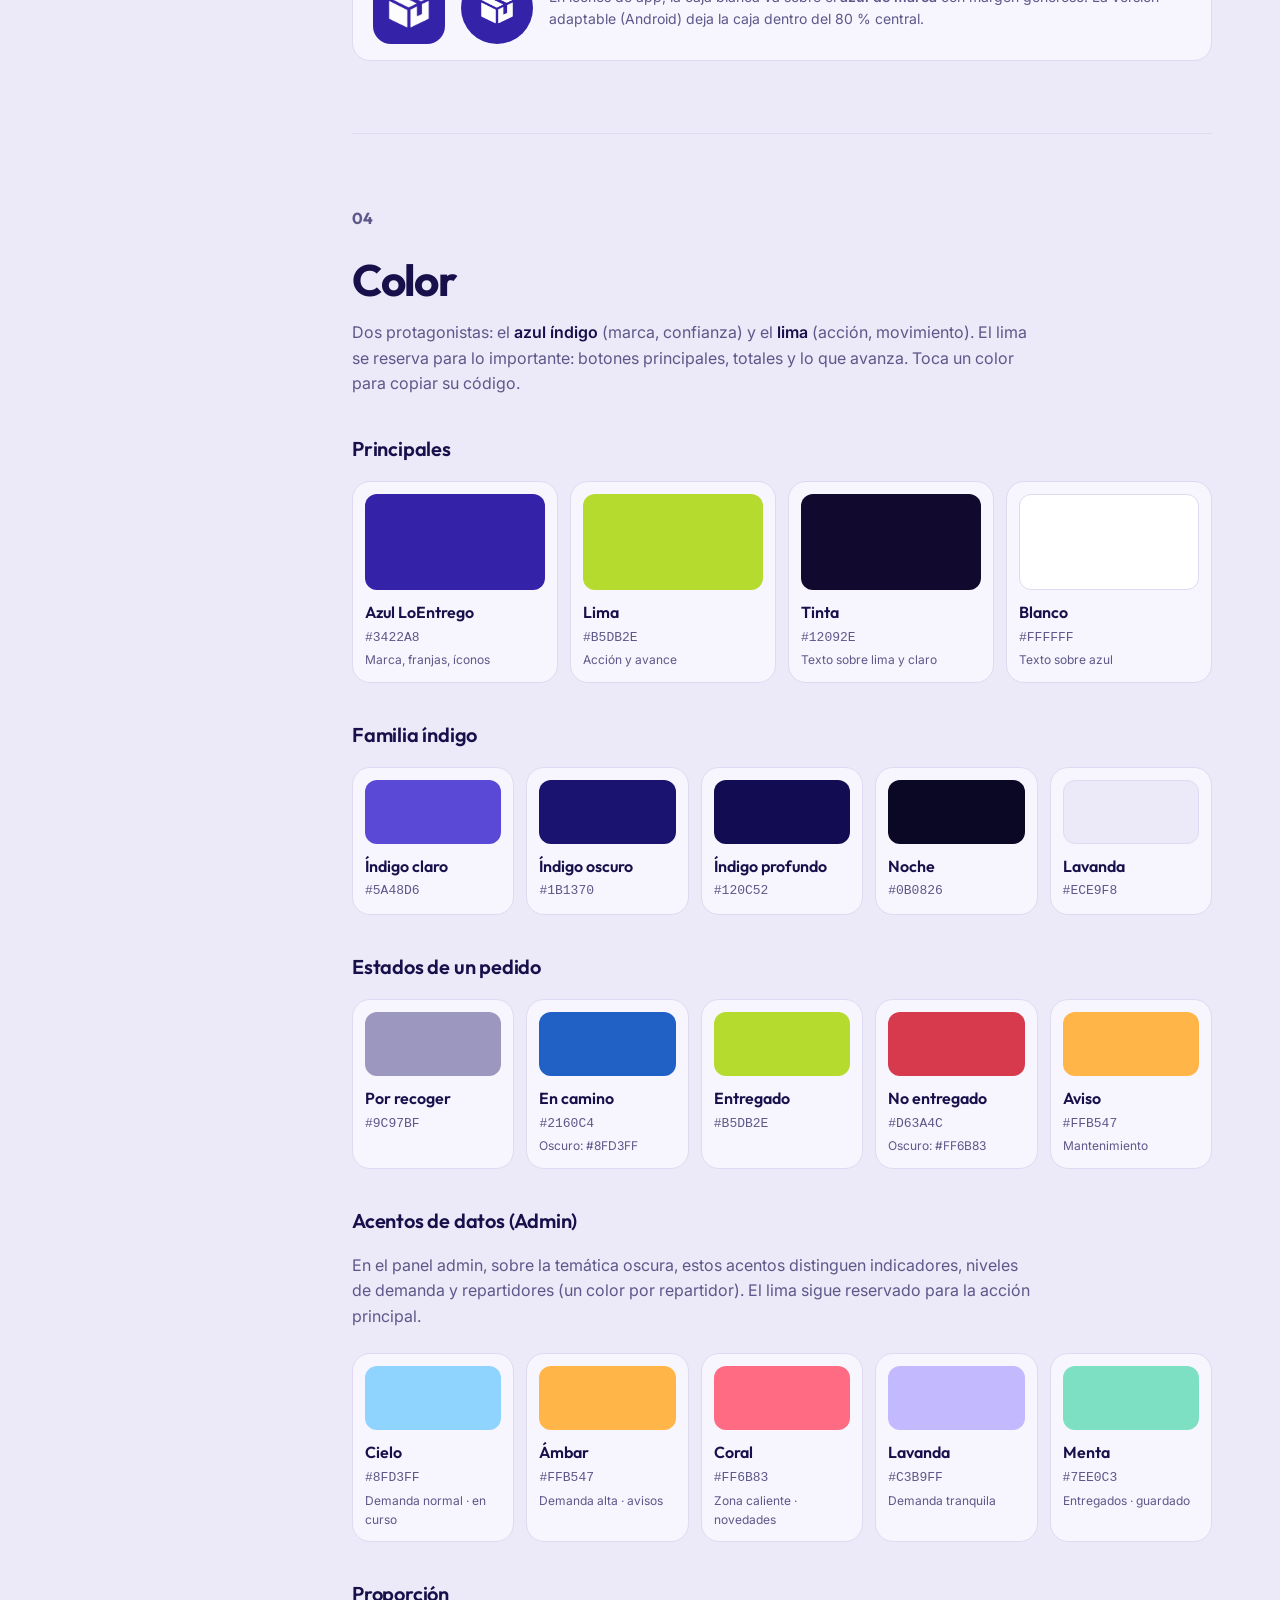
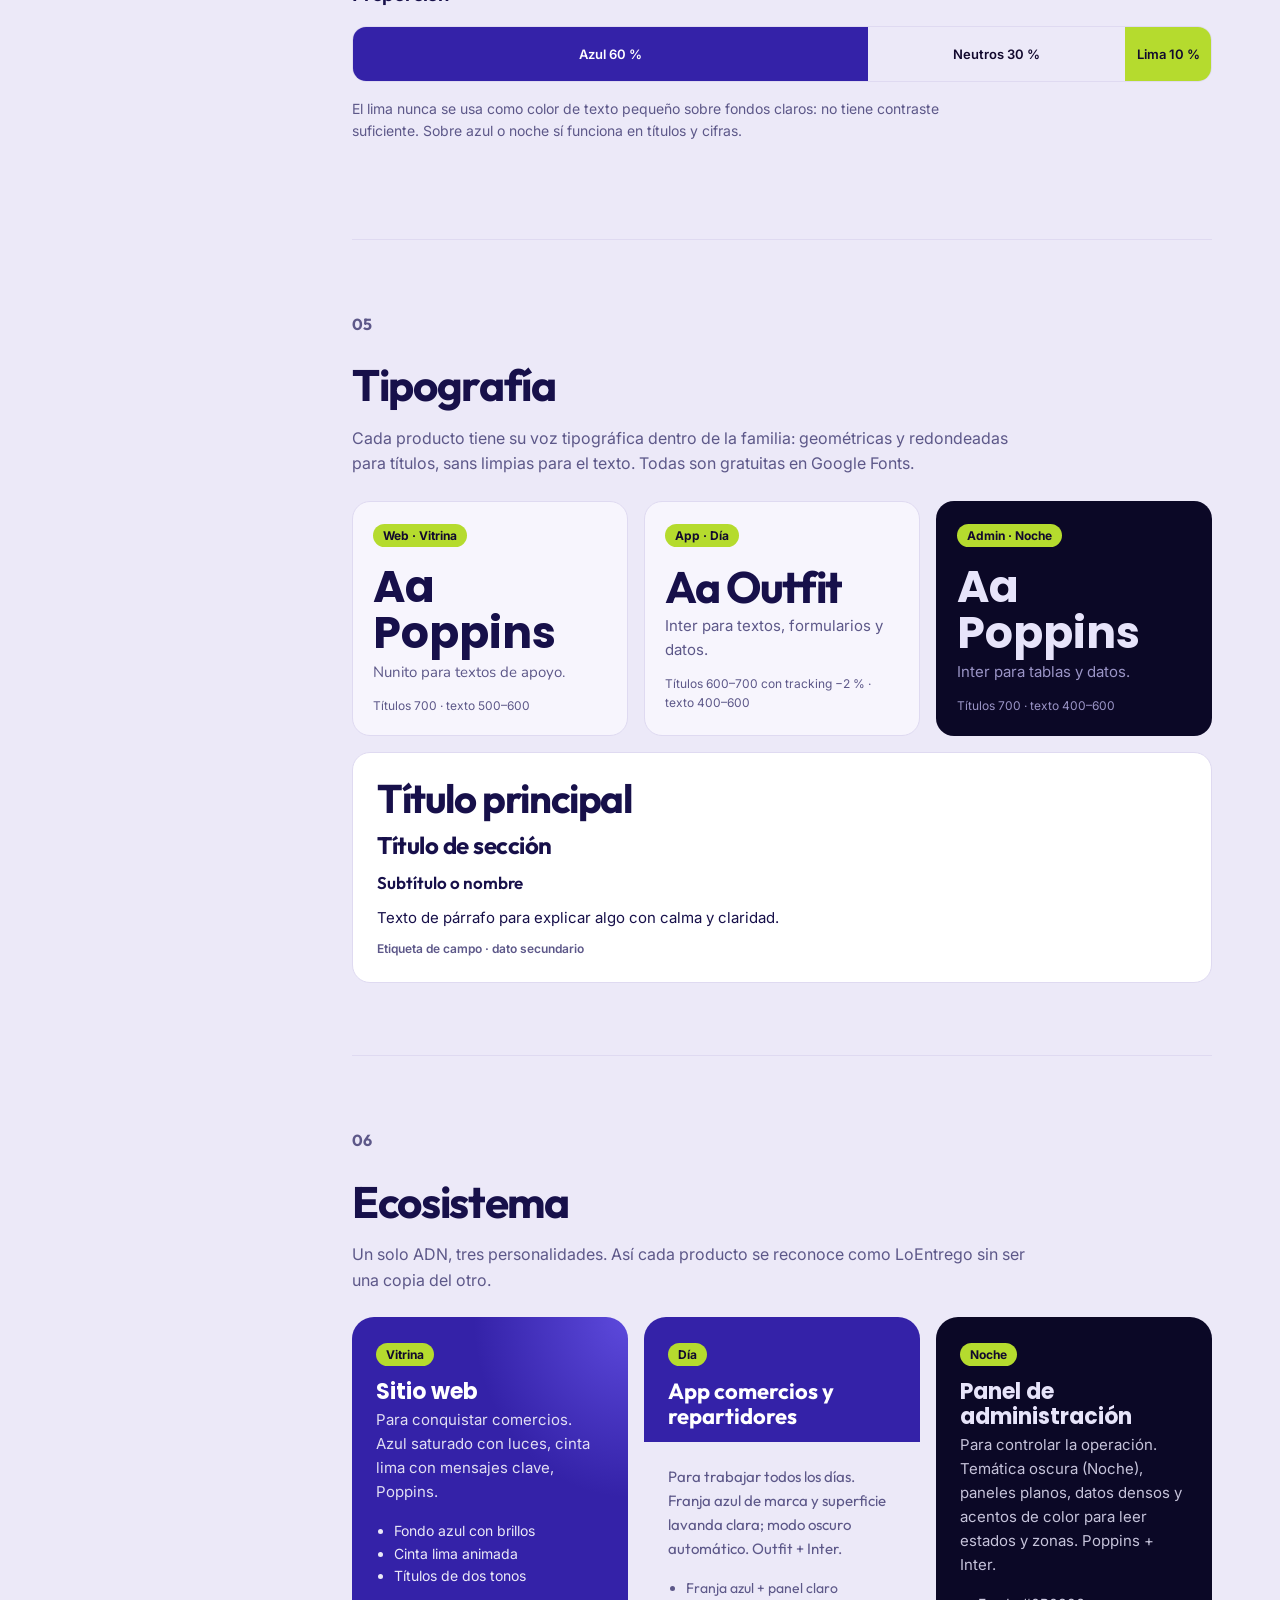
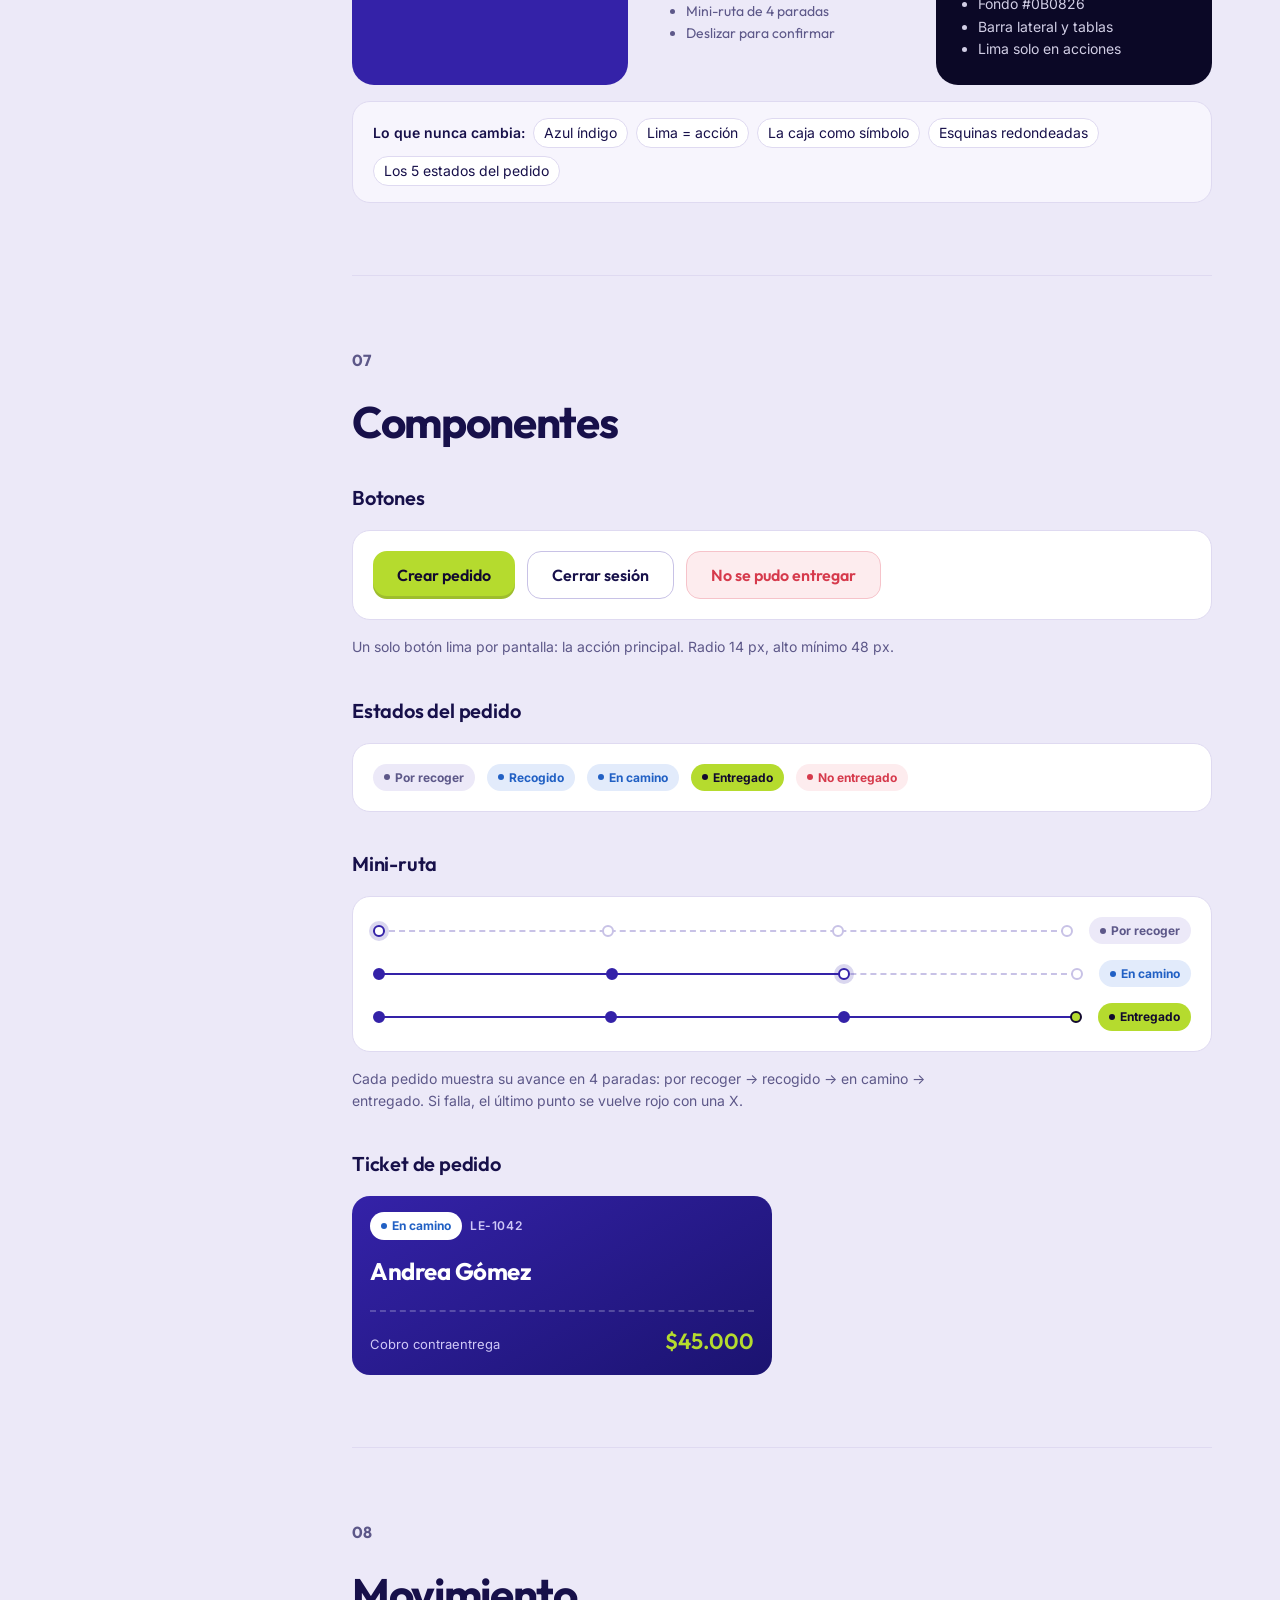
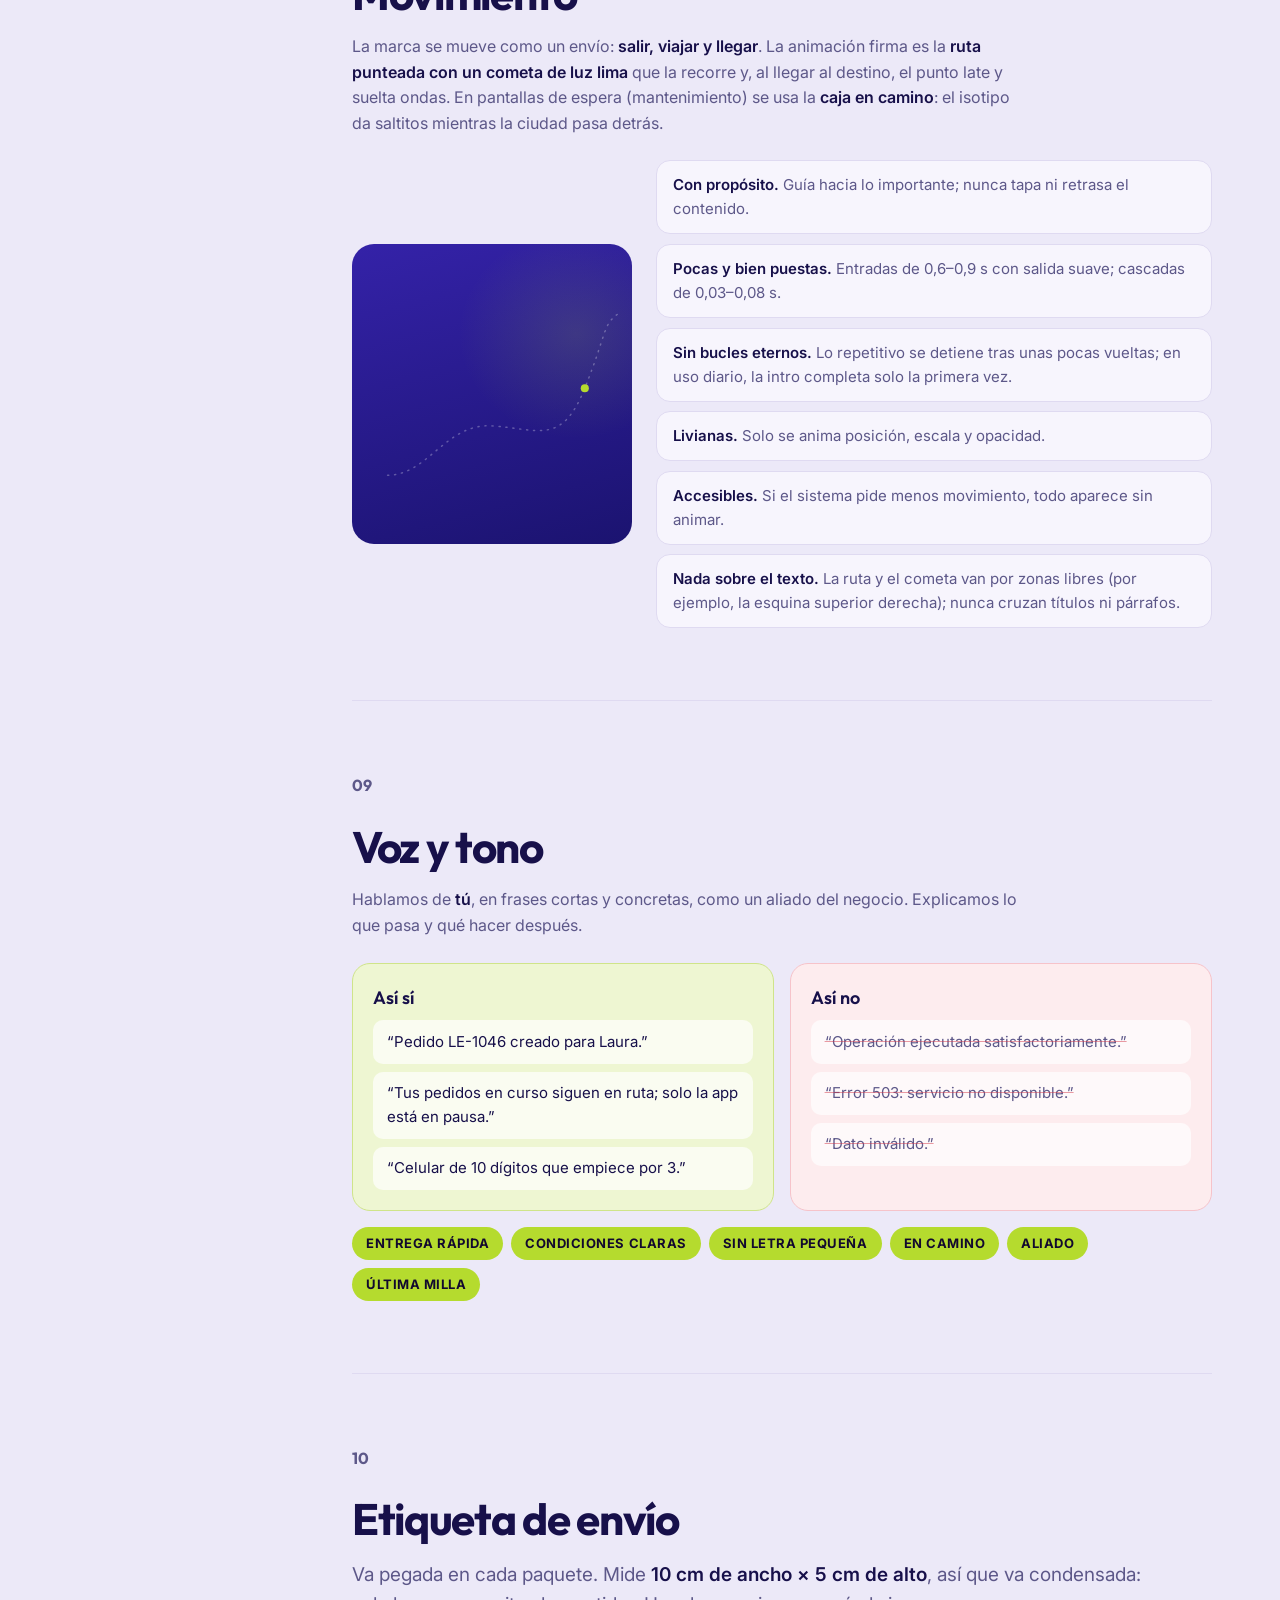
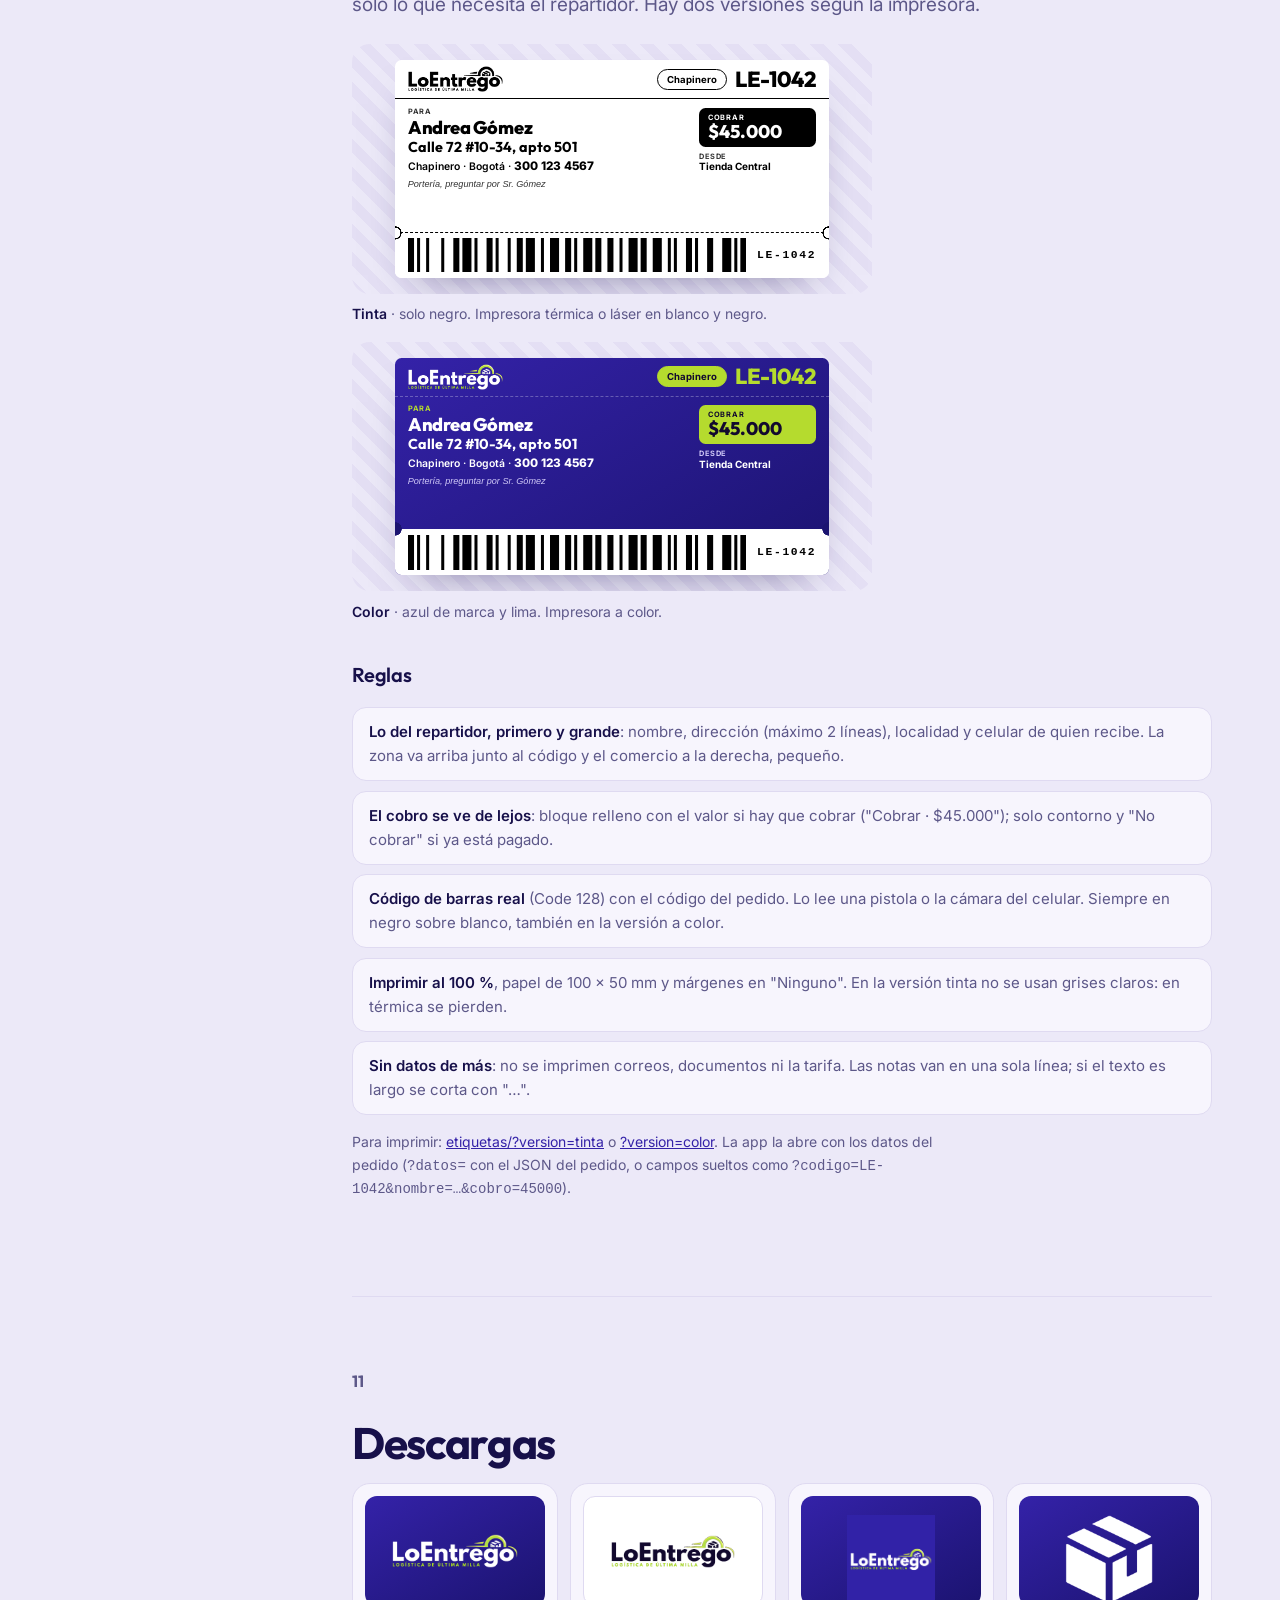
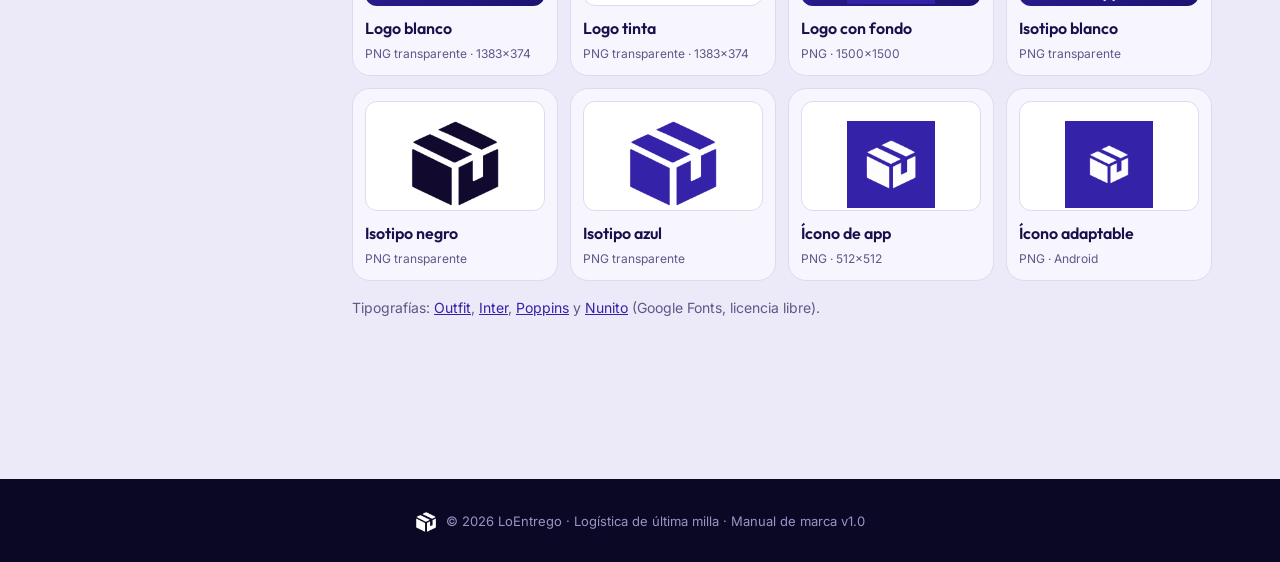
==== commit 96f8727c: "Etiqueta de envío a 10 × 5 cm (ancho × alto): condensada con el diseño de la guía, versiones tinta y" ====
--- a/index.html
+++ b/index.html
@@ -10,7 +10,7 @@
 <link rel="preconnect" href="https://fonts.gstatic.com" crossorigin>
 <link href="https://fonts.googleapis.com/css2?family=Outfit:wght@500;600;700;800&family=Inter:wght@400;500;600;700&family=Poppins:wght@600;700&family=Nunito:wght@600&display=swap" rel="stylesheet">
 <link rel="stylesheet" href="styles.css?v=20261124a">
-<link rel="stylesheet" href="etiquetas/etiqueta.css?v=2">
+<link rel="stylesheet" href="etiquetas/etiqueta.css?v=3">
 <link rel="icon" href="assets/iconos/icon-192.png">
 </head>
 <body>
@@ -317,18 +317,18 @@
     <section class="sec" id="etiqueta" aria-labelledby="t-etq">
       <p class="num">10</p>
       <h2 id="t-etq">Etiqueta de envío</h2>
-      <p class="lead">Va pegada en cada paquete. Tamaño estándar de <b>10 × 15 cm</b> (4 × 6 in), el de las impresoras de etiquetas, y en dos versiones según la impresora.</p>
+      <p class="lead">Va pegada en cada paquete. Mide <b>10 cm de ancho × 5 cm de alto</b>, así que va condensada: solo lo que necesita el repartidor. Hay dos versiones según la impresora.</p>
       <div class="etq-muestras">
         <figure><div class="etq-marco" id="etq-tinta"></div><figcaption><b>Tinta</b> · solo negro. Impresora térmica o láser en blanco y negro.</figcaption></figure>
         <figure><div class="etq-marco" id="etq-color"></div><figcaption><b>Color</b> · azul de marca y lima. Impresora a color.</figcaption></figure>
       </div>
       <h3 class="h3">Reglas</h3>
       <ul class="rules">
-        <li><b>Lo del repartidor, primero y grande</b>: nombre, dirección y celular de quien recibe. El comercio y la zona van arriba, más pequeños.</li>
-        <li><b>El cobro se ve de lejos</b>: bloque relleno con el valor si hay que cobrar ("Cobrar al entregar · $45.000"); solo contorno y "No cobrar" si ya está pagado.</li>
+        <li><b>Lo del repartidor, primero y grande</b>: nombre, dirección (máximo 2 líneas), localidad y celular de quien recibe. La zona va arriba junto al código y el comercio a la derecha, pequeño.</li>
+        <li><b>El cobro se ve de lejos</b>: bloque relleno con el valor si hay que cobrar ("Cobrar · $45.000"); solo contorno y "No cobrar" si ya está pagado.</li>
         <li><b>Código de barras real</b> (Code 128) con el código del pedido. Lo lee una pistola o la cámara del celular. Siempre en negro sobre blanco, también en la versión a color.</li>
-        <li><b>Imprimir al 100 %</b>, papel de 100 × 150 mm y márgenes en "Ninguno". En la versión tinta no se usan grises claros: en térmica se pierden.</li>
-        <li><b>Sin datos de más</b>: no se imprimen correos, documentos ni el valor de la tarifa; solo lo necesario para entregar.</li>
+        <li><b>Imprimir al 100 %</b>, papel de 100 × 50 mm y márgenes en "Ninguno". En la versión tinta no se usan grises claros: en térmica se pierden.</li>
+        <li><b>Sin datos de más</b>: no se imprimen correos, documentos ni la tarifa. Las notas van en una sola línea; si el texto es largo se corta con "…".</li>
       </ul>
       <p class="note">Para imprimir: <a href="etiquetas/?version=tinta" target="_blank" rel="noopener">etiquetas/?version=tinta</a> o <a href="etiquetas/?version=color" target="_blank" rel="noopener">?version=color</a>. La app la abre con los datos del pedido (<code>?datos=</code> con el JSON del pedido, o campos sueltos como <code>?codigo=LE-1042&amp;nombre=…&amp;cobro=45000</code>).</p>
     </section>
@@ -360,7 +360,7 @@
 
 <div class="copied" id="copied" role="status" aria-live="polite"></div>
 <script src="etiquetas/code128.js?v=1"></script>
-<script src="etiquetas/etiqueta.js?v=1"></script>
+<script src="etiquetas/etiqueta.js?v=2"></script>
 <script>
   // Muestras de la etiqueta en el manual (tamaño real, reducido para la pantalla)
   window.ETIQUETA_BASE = 'etiquetas/';
--- a/styles.css
+++ b/styles.css
@@ -279,10 +279,10 @@
 }
 
 /* ============ Etiqueta de envío (muestras) ============ */
-.etq-muestras { display: grid; grid-template-columns: repeat(2, minmax(0, 1fr)); gap: 1rem; }
+.etq-muestras { display: grid; grid-template-columns: 1fr; gap: 1rem; max-width: 520px; }
 .etq-muestras figure { display: flex; flex-direction: column; gap: 0.6rem; }
-.etq-marco { display: grid; place-items: center; height: calc(150mm * 0.82 + 2rem); padding: 1rem; border-radius: 18px; background: repeating-linear-gradient(45deg, #E4DFF4 0 10px, #ECE9F8 10px 20px); overflow: hidden; }
-.etq-marco .etq { zoom: 0.82; border-radius: 2mm; box-shadow: 0 18px 36px -20px rgba(23, 16, 74, 0.5); }
+.etq-marco { display: grid; place-items: center; height: calc(50mm * 1.15 + 2rem); padding: 1rem; border-radius: 18px; background: repeating-linear-gradient(45deg, #E4DFF4 0 10px, #ECE9F8 10px 20px); overflow: hidden; }
+.etq-marco .etq { zoom: 1.15; border-radius: 1.5mm; box-shadow: 0 18px 36px -20px rgba(23, 16, 74, 0.5); }
 .etq-muestras figcaption { font-size: 0.875rem; color: var(--muted); }
 .etq-muestras figcaption b { color: var(--text); }
 @media (max-width: 760px) {
--- a/etiquetas/etiqueta.css
+++ b/etiquetas/etiqueta.css
@@ -1,83 +1,74 @@
 /* =====================================================================
-   LoEntrego · Etiqueta de envío 10 × 15 cm (4 × 6 in)
-   Dos versiones:
-   · .etq-tinta  → solo negro sobre blanco. Impresora térmica o láser.
-   · .etq-color  → azul de marca y lima. Impresora a color.
-   Todo en milímetros para que salga a tamaño real.
+   LoEntrego · Etiqueta de envío 10 × 5 cm (ancho × alto)
+   Condensada: cabecera con logo, zona y código; el destinatario grande
+   a la izquierda, cobro y comercio a la derecha; franja del código de
+   barras abajo con las muescas de la guía.
+   · .etq-tinta → solo negro (térmica o láser)   · .etq-color → marca
    ===================================================================== */
 .etq {
   box-sizing: border-box;
-  --tinta: #000;
-  --papel: #fff;
-  --acento: #000;
-  --suave: #444;
-  position: relative;
-  display: flex;
-  flex-direction: column;
-  width: 100mm;
-  height: 150mm;
-  padding: 5mm;
-  gap: 3mm;
-  background: var(--papel);
-  color: var(--tinta);
+  --tinta: #000; --papel: #fff; --suave: #333; --linea: #000;
+  position: relative; display: grid; grid-template-rows: 9mm 1fr 10.5mm;
+  width: 100mm; height: 50mm; overflow: hidden;
+  background: var(--papel); color: var(--tinta);
   font-family: 'Inter', Arial, sans-serif;
-  overflow: hidden;
-  -webkit-print-color-adjust: exact;
-  print-color-adjust: exact;
+  -webkit-print-color-adjust: exact; print-color-adjust: exact;
 }
 .etq *, .etq *::before, .etq *::after { box-sizing: border-box; margin: 0; padding: 0; }
-.etq small { display: block; font-size: 2.3mm; font-weight: 700; letter-spacing: 0.12em; text-transform: uppercase; color: var(--suave); }
+.etq small { display: block; font-size: 1.7mm; font-weight: 700; letter-spacing: 0.12em; text-transform: uppercase; color: var(--suave); line-height: 1.1; }
 
-/* Cabecera: logo y código del pedido */
-.etq-top { display: flex; align-items: center; justify-content: space-between; gap: 3mm; margin: -5mm -5mm 0; padding: 4mm 5mm; border-bottom: 0.6mm solid var(--tinta); }
-.etq-logo { width: 38mm; height: auto; }
-.etq-cod { text-align: right; }
-.etq-cod b { display: block; font-family: 'Outfit', 'Arial Black', sans-serif; font-size: 7.5mm; font-weight: 800; line-height: 1; letter-spacing: -0.02em; }
+/* Cabecera */
+.etq-top { display: flex; align-items: center; gap: 2mm; padding: 0 3mm; border-bottom: 0.4mm solid var(--linea); }
+.etq-logo { width: 22mm; height: auto; }
+.etq-zona { margin-left: auto; padding: 0.5mm 2mm; border: 0.3mm solid currentColor; border-radius: 9mm; font-size: 2.2mm; font-weight: 700; white-space: nowrap; max-width: 30mm; overflow: hidden; text-overflow: ellipsis; }
+.etq-cod { font-family: 'Outfit', 'Arial Black', sans-serif; font-size: 5mm; font-weight: 800; line-height: 1; letter-spacing: -0.02em; }
 
-/* Desde → Zona */
-.etq-ruta { display: grid; grid-template-columns: 1fr 10mm auto; align-items: center; gap: 2mm; padding-bottom: 3mm; border-bottom: 0.4mm dashed var(--tinta); }
-.etq-ruta b { display: block; font-family: 'Outfit', Arial, sans-serif; font-size: 4mm; font-weight: 700; line-height: 1.1; }
-.etq-ruta span { display: block; font-size: 2.8mm; color: var(--suave); line-height: 1.25; }
-.etq-flecha { width: 10mm; height: 3mm; fill: none; stroke: var(--acento); stroke-width: 1.8; stroke-linecap: round; stroke-linejoin: round; stroke-dasharray: 3 3; }
-.etq-zona { text-align: right; }
-.etq-zona b { font-size: 5mm; }
+/* Cuerpo */
+.etq-cuerpo { display: grid; grid-template-columns: 1fr 27mm; gap: 2.5mm; padding: 2mm 3mm 1.5mm; min-height: 0; }
+.etq-para { min-width: 0; display: flex; flex-direction: column; gap: 0.4mm; }
+.etq-nombre { font-family: 'Outfit', Arial, sans-serif; font-size: 4.2mm; font-weight: 800; line-height: 1.05; letter-spacing: -0.01em; white-space: nowrap; overflow: hidden; text-overflow: ellipsis; }
+.etq-dir { font-family: 'Outfit', Arial, sans-serif; font-size: 3.3mm; font-weight: 700; line-height: 1.12; display: -webkit-box; -webkit-line-clamp: 2; -webkit-box-orient: vertical; overflow: hidden; }
+.etq-lugar { font-size: 2.4mm; font-weight: 600; white-space: nowrap; overflow: hidden; text-overflow: ellipsis; }
+.etq-lugar b { font-size: 2.7mm; font-weight: 800; }
+.etq-notas { font-size: 2.1mm; font-style: italic; color: var(--suave); white-space: nowrap; overflow: hidden; text-overflow: ellipsis; }
+.etq-lado { display: flex; flex-direction: column; gap: 1.5mm; min-width: 0; }
+.etq-cobro { display: flex; flex-direction: column; justify-content: center; padding: 1.3mm 2mm; border-radius: 1.5mm; }
+.etq-cobro b { font-family: 'Outfit', 'Arial Black', sans-serif; font-size: 4.2mm; font-weight: 800; line-height: 1.05; white-space: nowrap; }
+.etq-cobro.cobrar { background: var(--tinta); color: var(--papel); }
+.etq-cobro.cobrar small { color: var(--papel); }
+.etq-cobro.pagado { border: 0.4mm solid var(--tinta); }
+.etq-desde { font-size: 2.3mm; font-weight: 700; line-height: 1.15; overflow: hidden; display: -webkit-box; -webkit-line-clamp: 2; -webkit-box-orient: vertical; }
 
-/* Para: lo más grande, es lo que lee el repartidor */
-.etq-para { display: flex; flex-direction: column; gap: 1mm; }
-.etq-nombre { font-family: 'Outfit', Arial, sans-serif; font-size: 7mm; font-weight: 800; line-height: 1.05; letter-spacing: -0.02em; }
-.etq-dir { font-family: 'Outfit', Arial, sans-serif; font-size: 5.6mm; font-weight: 700; line-height: 1.15; }
-.etq-lugar { font-size: 3.6mm; font-weight: 600; }
-.etq-tel { display: flex; align-items: center; gap: 1.5mm; margin-top: 0.5mm; font-size: 4.4mm; font-weight: 700; letter-spacing: 0.02em; }
-.etq-tel svg { width: 4mm; height: 4mm; fill: none; stroke: currentColor; stroke-width: 2.2; stroke-linejoin: round; }
+/* Franja del código de barras con las muescas de la guía */
+.etq-pie { position: relative; display: flex; align-items: center; gap: 2.5mm; padding: 1.2mm 3mm 1.2mm; border-top: 0.3mm dashed var(--linea); background: #fff; }
+.perfora { position: absolute; left: -1.6mm; right: -1.6mm; top: -1.6mm; height: 3.2mm; pointer-events: none;
+  background: radial-gradient(circle at 1.6mm 1.6mm, var(--muesca, #fff) 1.5mm, transparent 1.6mm) left / 50% 100% no-repeat,
+              radial-gradient(circle at calc(100% - 1.6mm) 1.6mm, var(--muesca, #fff) 1.5mm, transparent 1.6mm) right / 50% 100% no-repeat; }
+.etq-barras { flex: 1; height: 100%; }
+.etq-barras .code128 { display: block; width: 100%; height: 100%; }
+.etq-num { font-family: 'JetBrains Mono', 'Courier New', monospace; font-size: 2.6mm; font-weight: 700; letter-spacing: 0.15em; color: #000; writing-mode: horizontal-tb; white-space: nowrap; }
 
-/* Cobro: se ve de lejos */
-.etq-cobro { display: flex; align-items: center; justify-content: space-between; gap: 3mm; padding: 2.5mm 3.5mm; border-radius: 2mm; }
-.etq-cobro b { font-family: 'Outfit', 'Arial Black', sans-serif; font-size: 7mm; font-weight: 800; line-height: 1; }
-.etq-cobro.cobrar { background: var(--tinta); color: var(--papel); }
-.etq-cobro.cobrar small { color: var(--papel); opacity: 0.85; }
-.etq-cobro.pagado { border: 0.6mm solid var(--tinta); }
+/* ---------- Tinta: las muescas se marcan con un borde ---------- */
+.etq-tinta { --muesca: #fff; }
+.etq-tinta .perfora { background:
+  radial-gradient(circle at 1.6mm 1.6mm, #fff 1.2mm, #000 1.25mm, #000 1.5mm, transparent 1.55mm) left / 50% 100% no-repeat,
+  radial-gradient(circle at calc(100% - 1.6mm) 1.6mm, #fff 1.2mm, #000 1.25mm, #000 1.5mm, transparent 1.55mm) right / 50% 100% no-repeat; }
 
-.etq-notas { font-size: 3.2mm; line-height: 1.3; }
-.etq-notas small { margin-bottom: 0.5mm; }
-
-/* Pie: código de barras real (Code 128) */
-.etq-pie { margin-top: auto; display: flex; flex-direction: column; gap: 1.5mm; }
-.etq-barras { display: flex; flex-direction: column; align-items: center; gap: 1mm; }
-.etq-barras .code128 { display: block; width: 80mm; height: 15mm; }
-.etq-barras span { font-family: 'JetBrains Mono', 'Courier New', monospace; font-size: 3.2mm; font-weight: 700; letter-spacing: 0.4em; }
-.etq-ayuda { font-size: 2.5mm; text-align: center; color: var(--suave); }
-
-/* ---------- Versión a color ---------- */
-.etq-color { --acento: #B5DB2E; --suave: #5D5889; --tinta: #12092E; }
-.etq-color .etq-top { border: 0; background: linear-gradient(150deg, #3422A8, #1B1370); color: #fff; }
-.etq-color .etq-cod small { color: #CFC8F7; }
-.etq-color .etq-cod b { color: #B5DB2E; }
-.etq-color .etq-flecha { stroke: #3422A8; }
-.etq-color .etq-ruta { border-bottom-color: #C8C2E6; }
-.etq-color .etq-zona b { color: #3422A8; }
-.etq-color .etq-para > small { color: #3422A8; }
+/* ---------- Color: el diseño de la guía ---------- */
+.etq-color { --tinta: #12092E; --suave: #CFC8F7; --linea: rgba(255, 255, 255, 0.28); --muesca: #fff;
+  background: linear-gradient(150deg, #3422A8 0%, #1B1370 100%); color: #fff; }
+.etq-color .etq-top { border-bottom: 0.3mm dashed var(--linea); }
+.etq-color .etq-cod { color: #B5DB2E; }
+.etq-color .etq-zona { color: #12092E; background: #B5DB2E; border-color: #B5DB2E; }
+.etq-color .etq-para > small { color: #B5DB2E; }
+.etq-color .etq-notas { color: #CFC8F7; }
 .etq-color .etq-cobro.cobrar { background: #B5DB2E; color: #12092E; }
 .etq-color .etq-cobro.cobrar small { color: #12092E; }
-.etq-color .etq-cobro.pagado { border-color: #3422A8; color: #3422A8; }
-.etq-color .etq-cobro.pagado small { color: #3422A8; }
-.etq-color::after { content: ''; position: absolute; left: 0; right: 0; bottom: 0; height: 2.5mm; background: repeating-linear-gradient(90deg, #3422A8 0 6mm, #B5DB2E 6mm 9mm); }
+.etq-color .etq-cobro.pagado { border-color: #B5DB2E; color: #B5DB2E; }
+.etq-color .etq-cobro.pagado small { color: #B5DB2E; }
+.etq-color .etq-desde { color: #fff; }
+.etq-color .etq-pie { border-top: 0; }
+.etq-color .perfora { background:
+  radial-gradient(circle at 1.6mm 1.6mm, #1B1370 1.5mm, transparent 1.6mm) left / 50% 100% no-repeat,
+  radial-gradient(circle at calc(100% - 1.6mm) 1.6mm, #1B1370 1.5mm, transparent 1.6mm) right / 50% 100% no-repeat;
+  top: -1.6mm; }
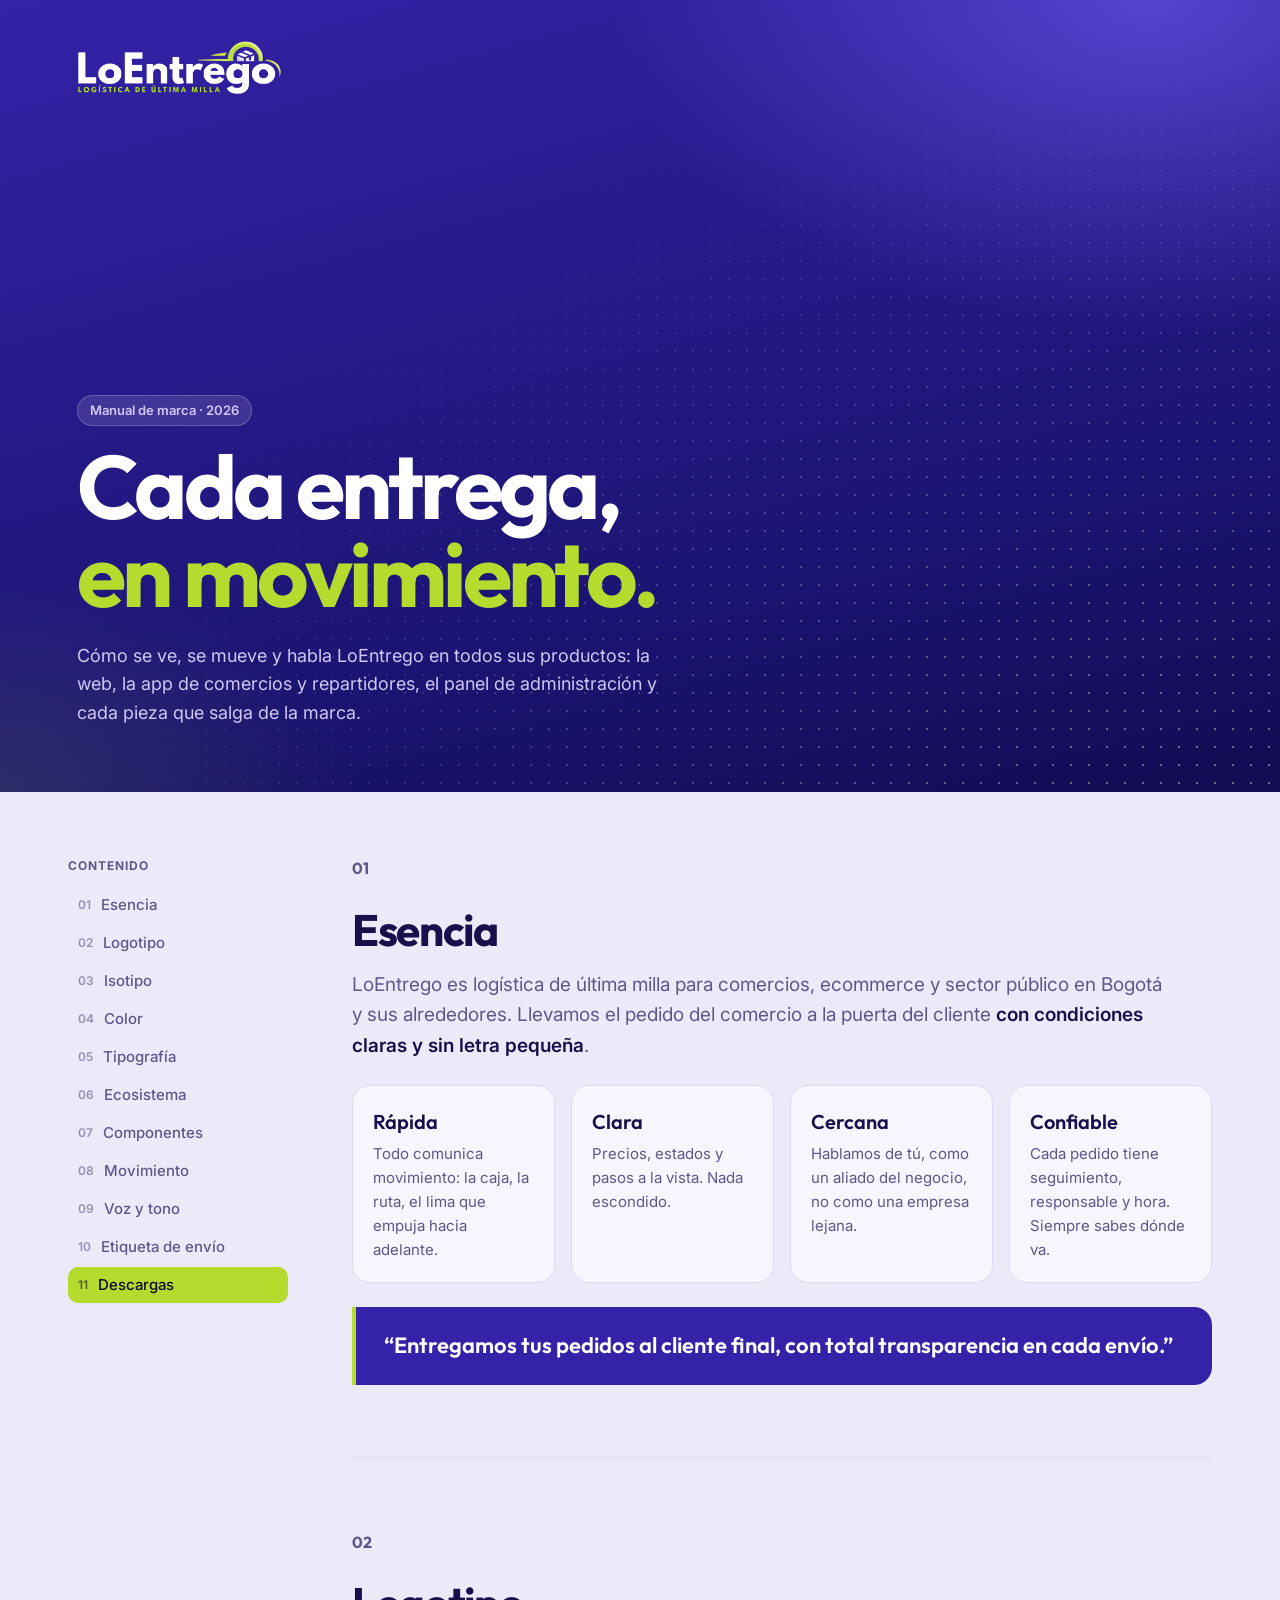
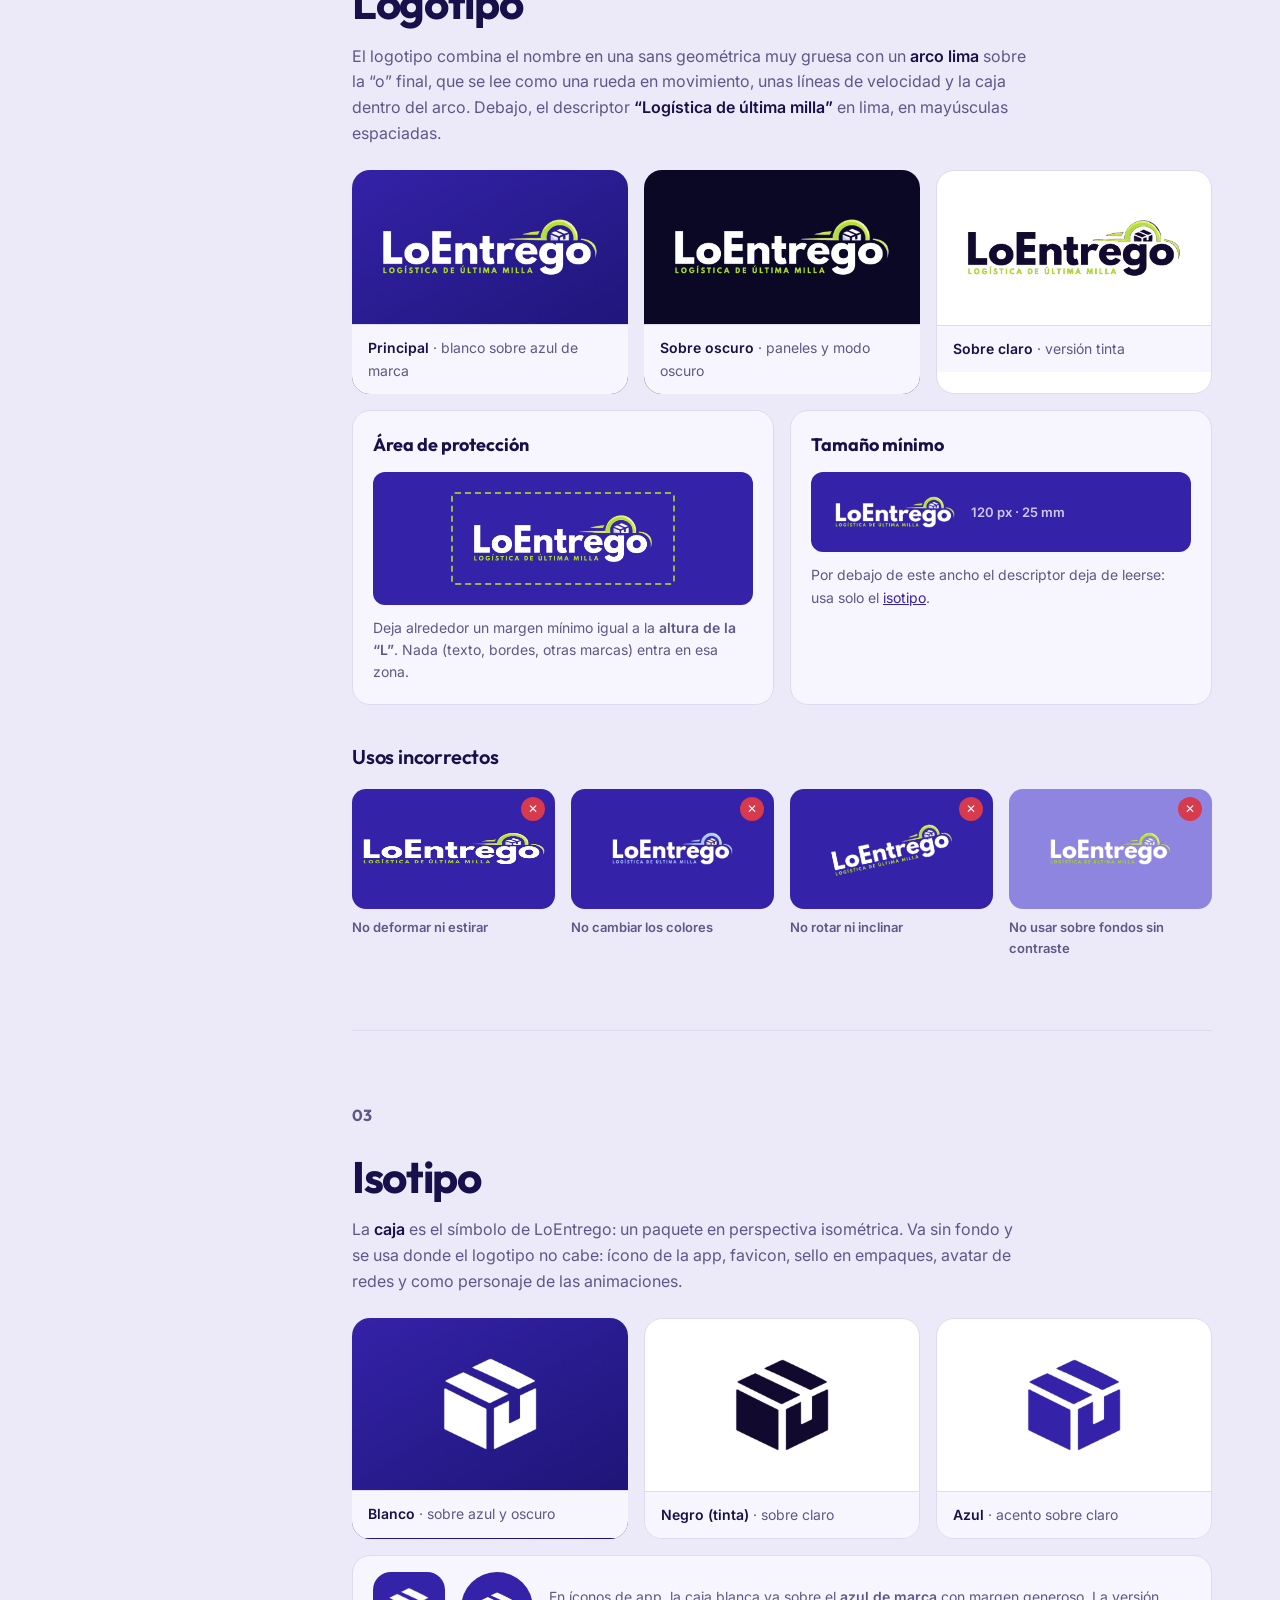
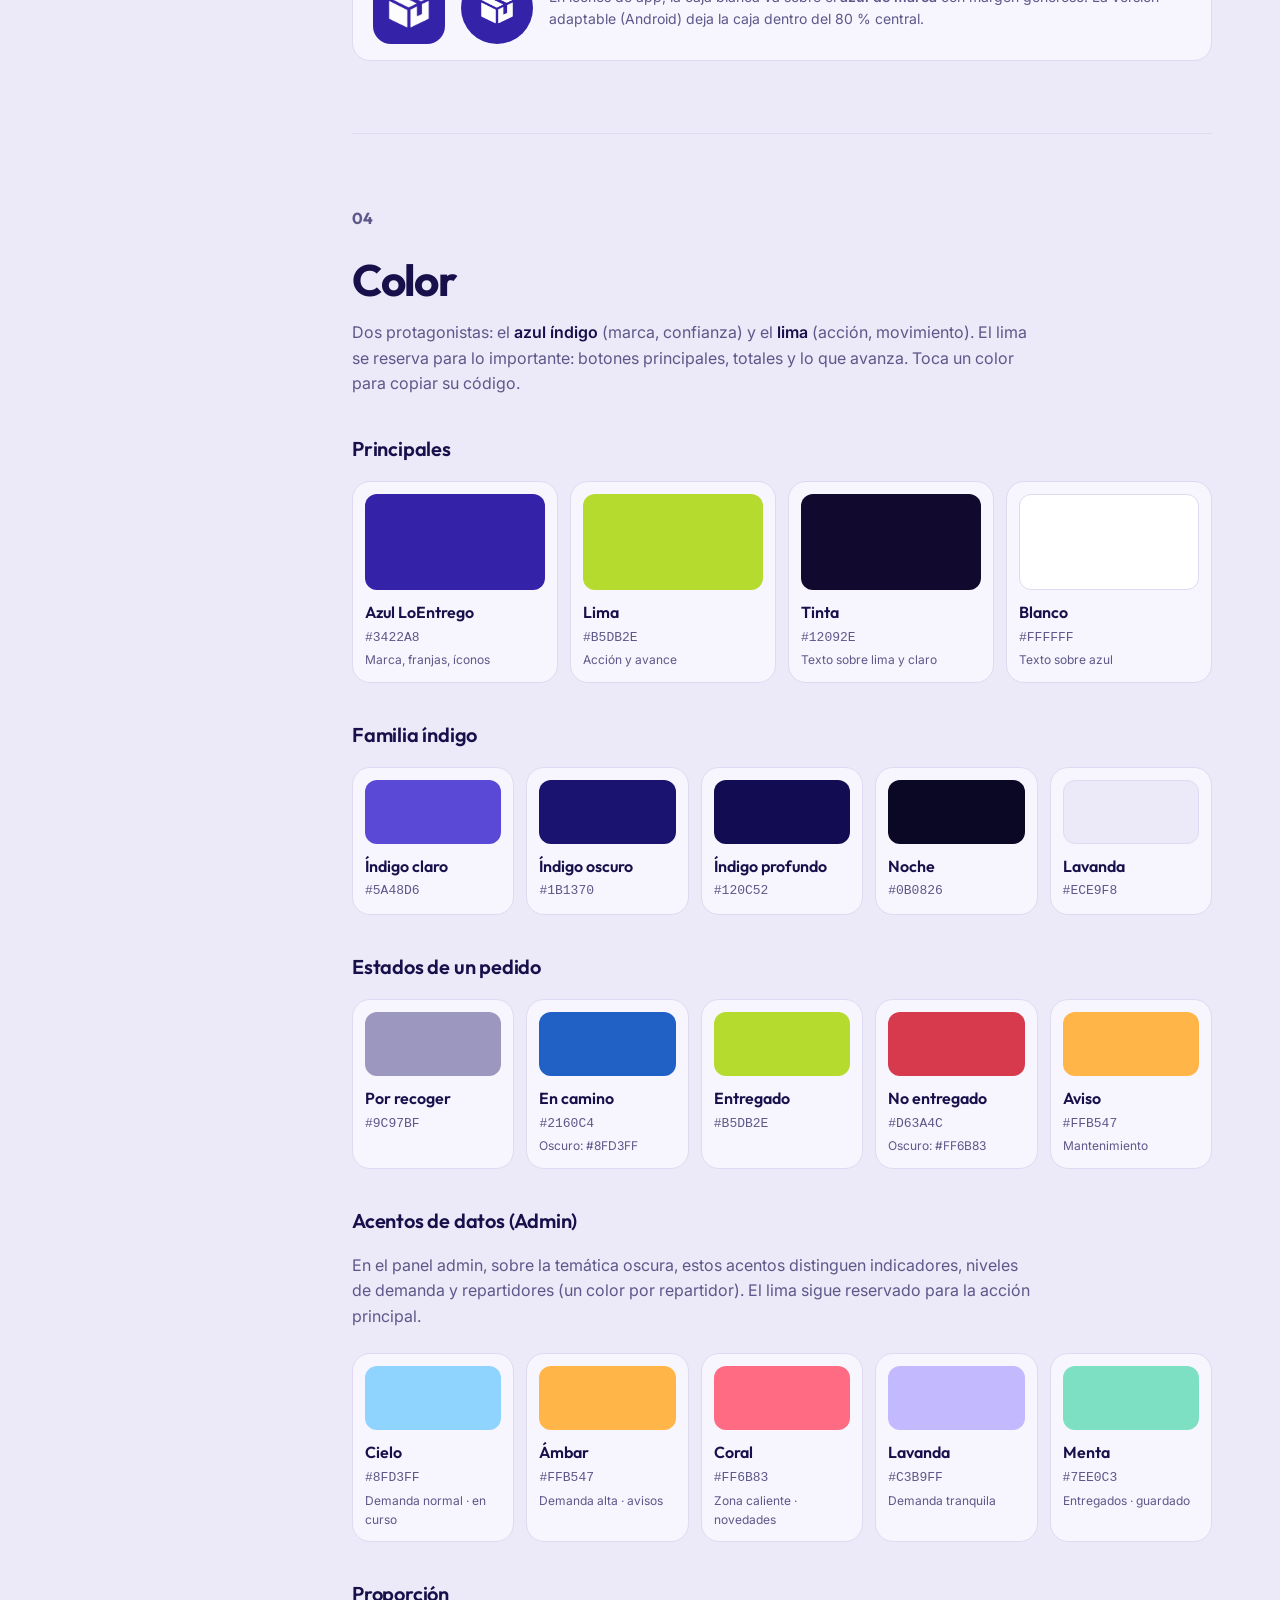
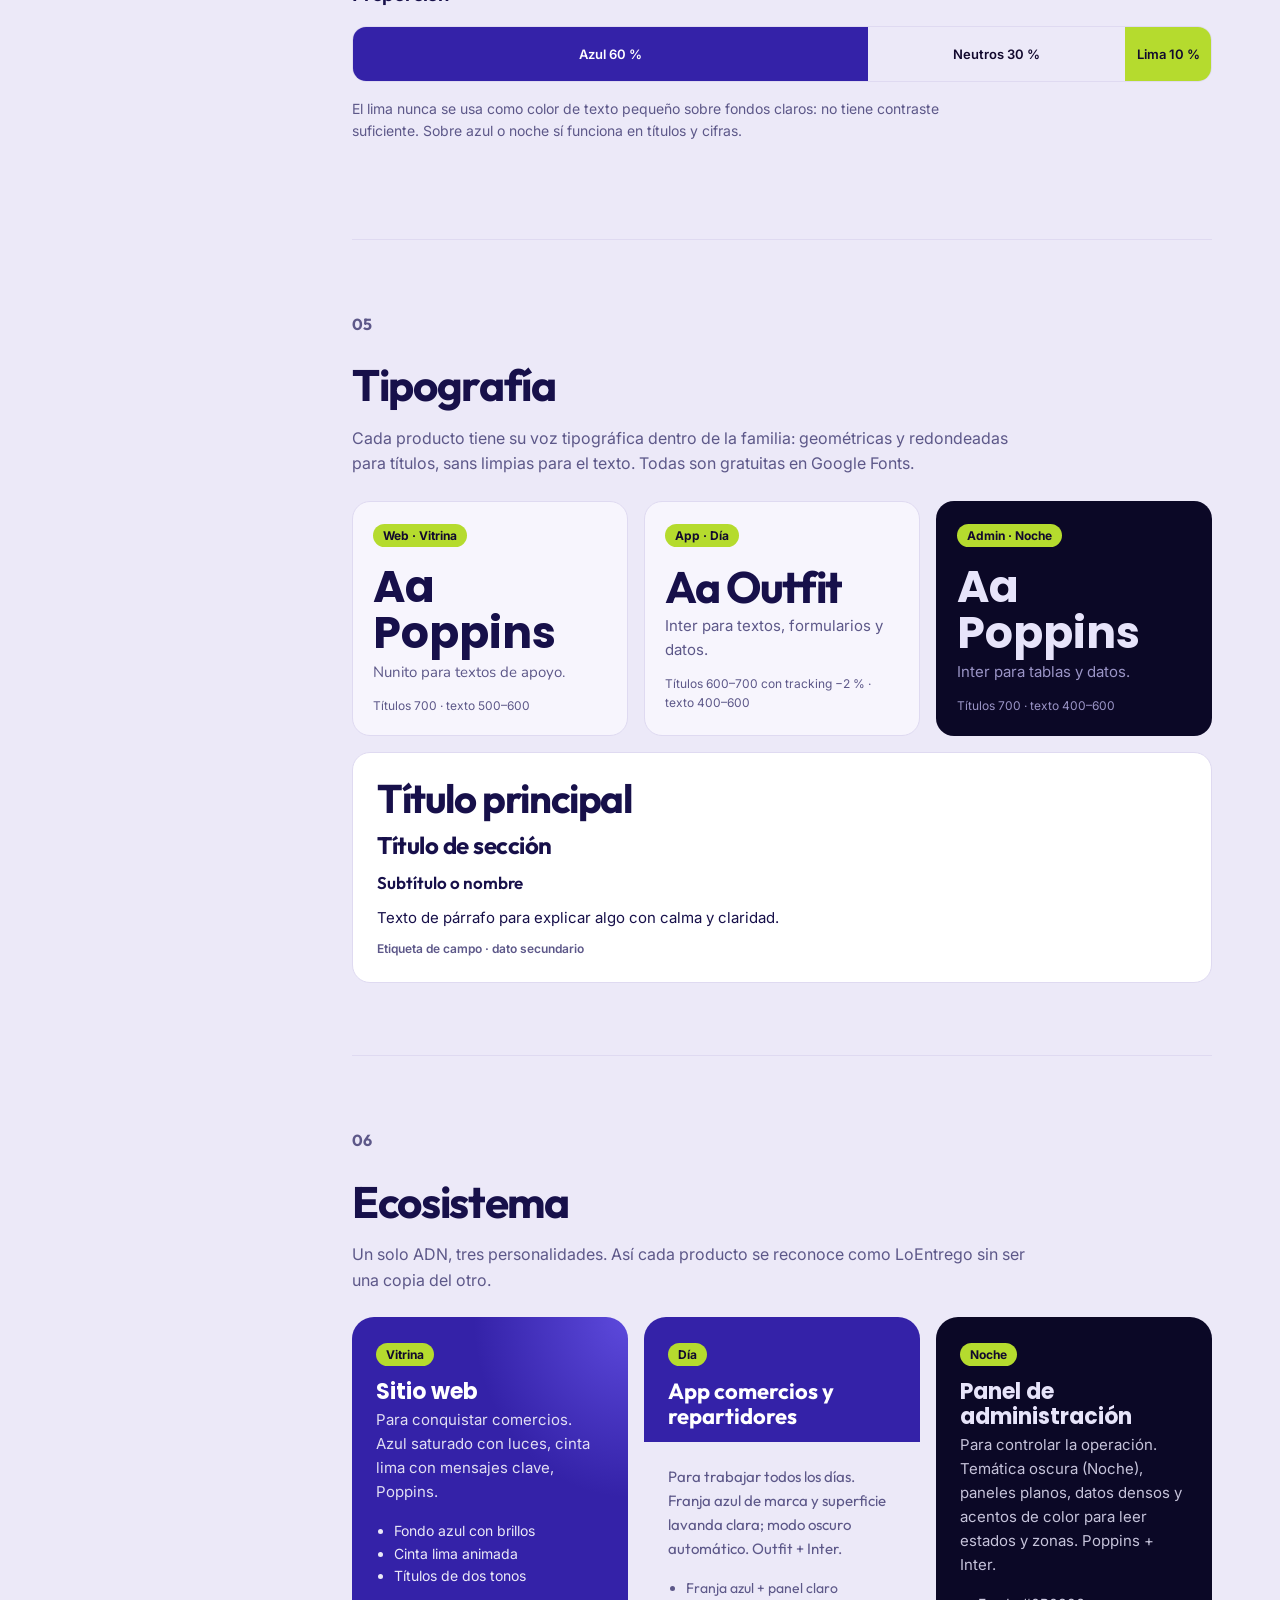
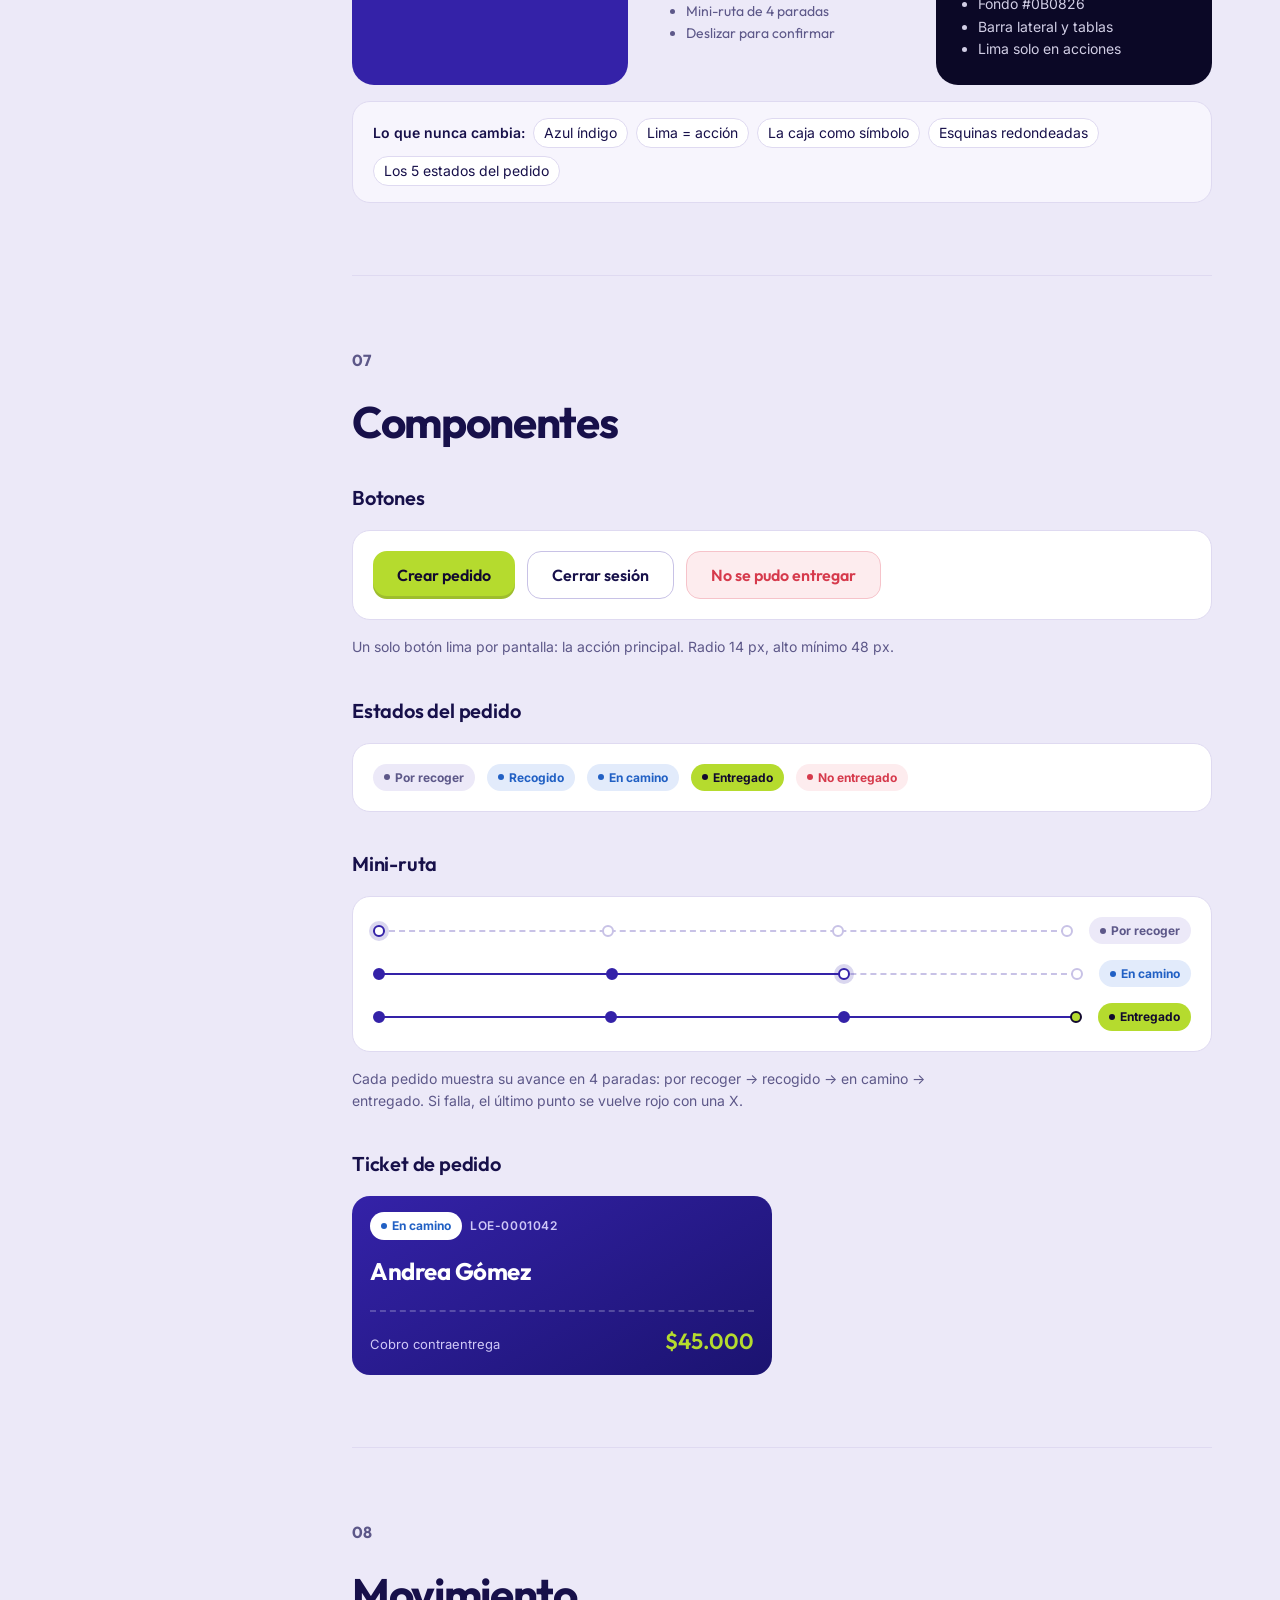
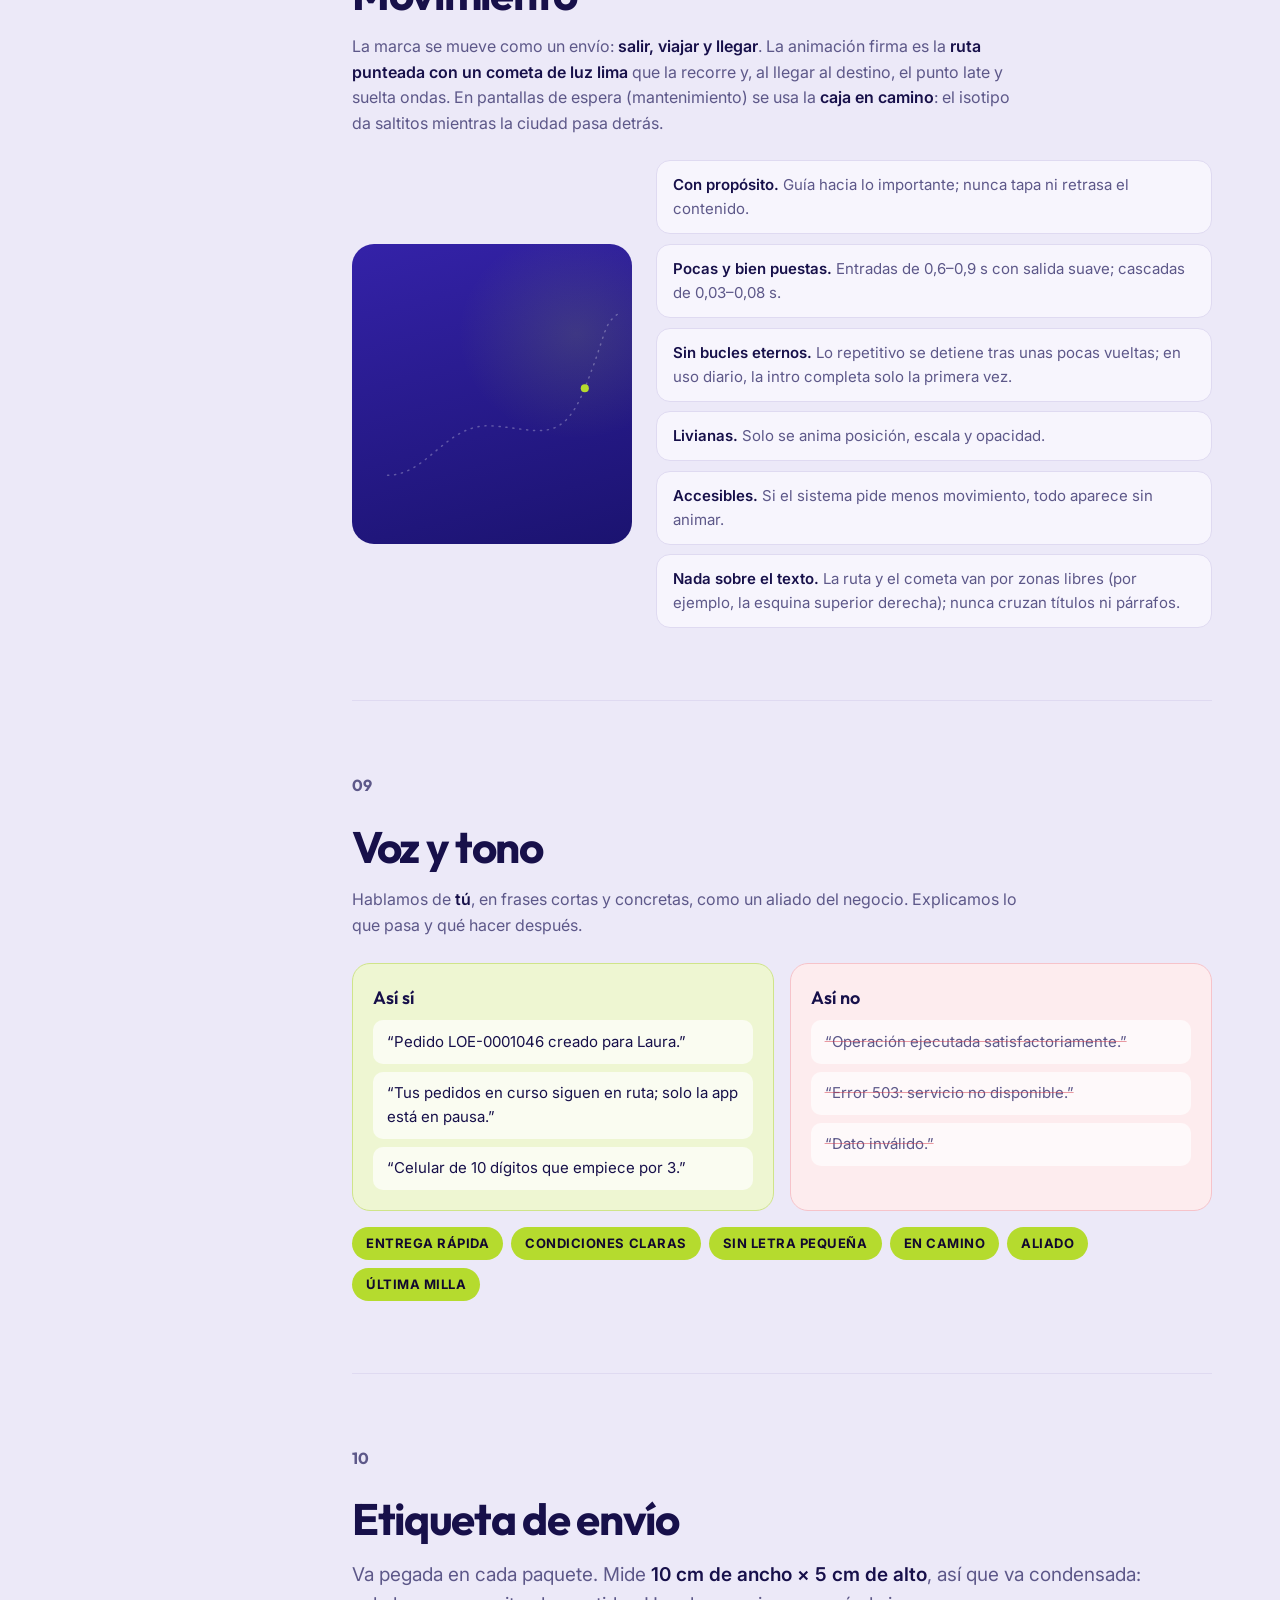
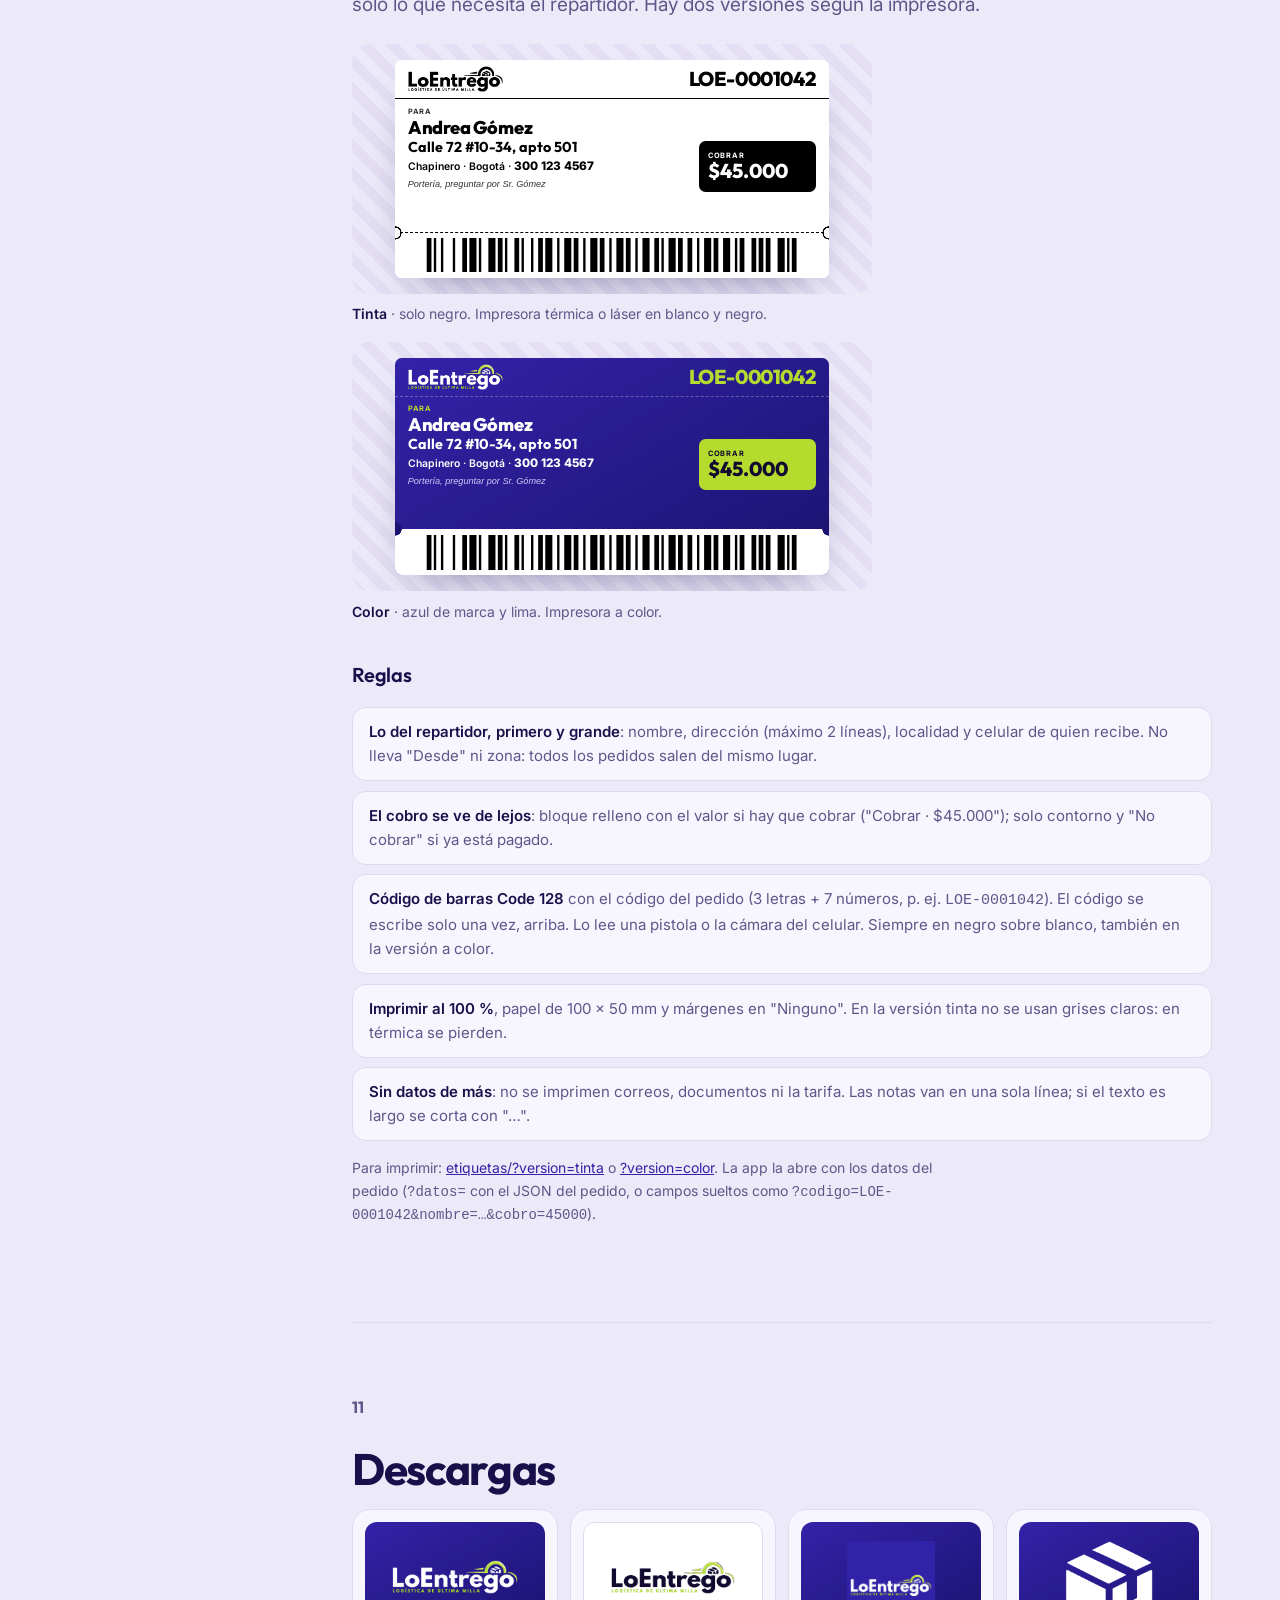
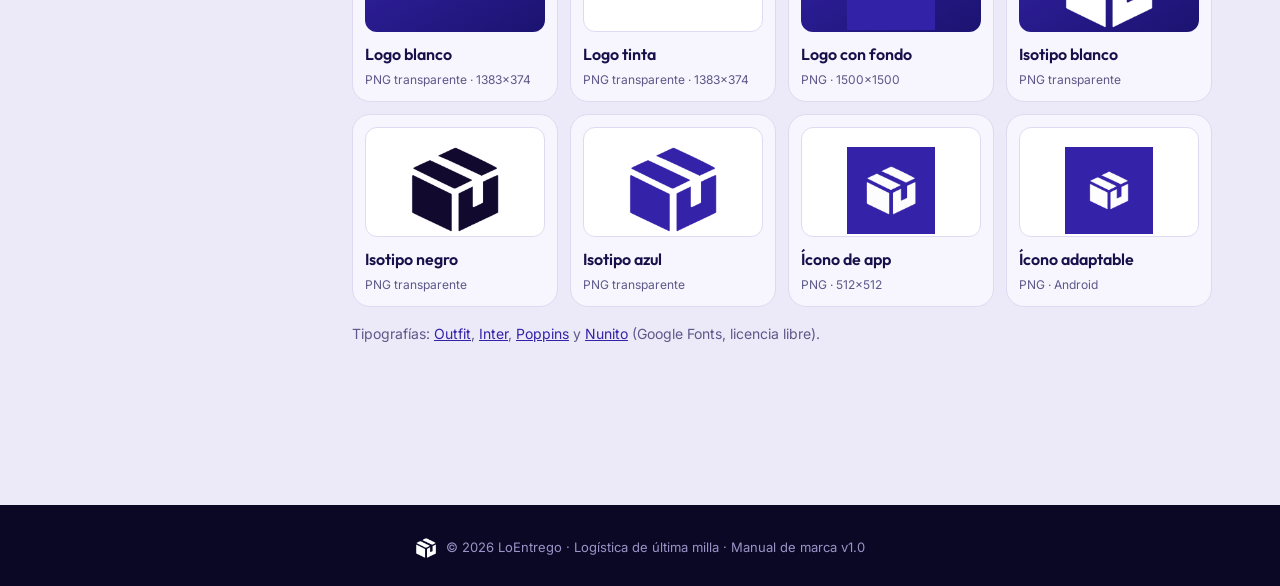
==== commit 75b8351c: "Etiqueta de envío sin zona, sin "Desde" y sin el código repetido junto a las barras; códigos LOE-000" ====
--- a/index.html
+++ b/index.html
@@ -9,8 +9,8 @@
 <link rel="preconnect" href="https://fonts.googleapis.com">
 <link rel="preconnect" href="https://fonts.gstatic.com" crossorigin>
 <link href="https://fonts.googleapis.com/css2?family=Outfit:wght@500;600;700;800&family=Inter:wght@400;500;600;700&family=Poppins:wght@600;700&family=Nunito:wght@600&display=swap" rel="stylesheet">
-<link rel="stylesheet" href="styles.css?v=20261124a">
-<link rel="stylesheet" href="etiquetas/etiqueta.css?v=3">
+<link rel="stylesheet" href="styles.css?v=20261124b">
+<link rel="stylesheet" href="etiquetas/etiqueta.css?v=5">
 <link rel="icon" href="assets/iconos/icon-192.png">
 </head>
 <body>
@@ -259,7 +259,7 @@
 
       <h3 class="h3">Ticket de pedido</h3>
       <div class="ticket">
-        <div class="ticket-top"><span class="pill" data-tono="move" style="background:#fff">En camino</span><span class="ticket-code">LE-1042</span></div>
+        <div class="ticket-top"><span class="pill" data-tono="move" style="background:#fff">En camino</span><span class="ticket-code">LOE-0001042</span></div>
         <p class="ticket-name">Andrea Gómez</p>
         <div class="ticket-amount"><span>Cobro contraentrega</span><b>$45.000</b></div>
       </div>
@@ -298,7 +298,7 @@
       <p>Hablamos de <b>tú</b>, en frases cortas y concretas, como un aliado del negocio. Explicamos lo que pasa y qué hacer después.</p>
       <div class="voice">
         <div class="do"><b>Así sí</b>
-          <p>“Pedido LE-1046 creado para Laura.”</p>
+          <p>“Pedido LOE-0001046 creado para Laura.”</p>
           <p>“Tus pedidos en curso siguen en ruta; solo la app está en pausa.”</p>
           <p>“Celular de 10 dígitos que empiece por 3.”</p>
         </div>
@@ -324,13 +324,13 @@
       </div>
       <h3 class="h3">Reglas</h3>
       <ul class="rules">
-        <li><b>Lo del repartidor, primero y grande</b>: nombre, dirección (máximo 2 líneas), localidad y celular de quien recibe. La zona va arriba junto al código y el comercio a la derecha, pequeño.</li>
+        <li><b>Lo del repartidor, primero y grande</b>: nombre, dirección (máximo 2 líneas), localidad y celular de quien recibe. No lleva "Desde" ni zona: todos los pedidos salen del mismo lugar.</li>
         <li><b>El cobro se ve de lejos</b>: bloque relleno con el valor si hay que cobrar ("Cobrar · $45.000"); solo contorno y "No cobrar" si ya está pagado.</li>
-        <li><b>Código de barras real</b> (Code 128) con el código del pedido. Lo lee una pistola o la cámara del celular. Siempre en negro sobre blanco, también en la versión a color.</li>
+        <li><b>Código de barras Code 128</b> con el código del pedido (3 letras + 7 números, p. ej. <code>LOE-0001042</code>). El código se escribe solo una vez, arriba. Lo lee una pistola o la cámara del celular. Siempre en negro sobre blanco, también en la versión a color.</li>
         <li><b>Imprimir al 100 %</b>, papel de 100 × 50 mm y márgenes en "Ninguno". En la versión tinta no se usan grises claros: en térmica se pierden.</li>
         <li><b>Sin datos de más</b>: no se imprimen correos, documentos ni la tarifa. Las notas van en una sola línea; si el texto es largo se corta con "…".</li>
       </ul>
-      <p class="note">Para imprimir: <a href="etiquetas/?version=tinta" target="_blank" rel="noopener">etiquetas/?version=tinta</a> o <a href="etiquetas/?version=color" target="_blank" rel="noopener">?version=color</a>. La app la abre con los datos del pedido (<code>?datos=</code> con el JSON del pedido, o campos sueltos como <code>?codigo=LE-1042&amp;nombre=…&amp;cobro=45000</code>).</p>
+      <p class="note">Para imprimir: <a href="etiquetas/?version=tinta" target="_blank" rel="noopener">etiquetas/?version=tinta</a> o <a href="etiquetas/?version=color" target="_blank" rel="noopener">?version=color</a>. La app la abre con los datos del pedido (<code>?datos=</code> con el JSON del pedido, o campos sueltos como <code>?codigo=LOE-0001042&amp;nombre=…&amp;cobro=45000</code>).</p>
     </section>
 
     <!-- ============ 11 DESCARGAS ============ -->
@@ -360,7 +360,7 @@
 
 <div class="copied" id="copied" role="status" aria-live="polite"></div>
 <script src="etiquetas/code128.js?v=1"></script>
-<script src="etiquetas/etiqueta.js?v=2"></script>
+<script src="etiquetas/etiqueta.js?v=5"></script>
 <script>
   // Muestras de la etiqueta en el manual (tamaño real, reducido para la pantalla)
   window.ETIQUETA_BASE = 'etiquetas/';
--- a/styles.css
+++ b/styles.css
@@ -288,3 +288,7 @@
 @media (max-width: 760px) {
   .etq-muestras { grid-template-columns: 1fr; }
 }
+@media (max-width: 760px) {
+  .etq-marco { height: auto; padding: 0.75rem; }
+  .etq-marco .etq { zoom: 0.78; }
+}
--- a/etiquetas/etiqueta.css
+++ b/etiquetas/etiqueta.css
@@ -21,7 +21,9 @@
 .etq-top { display: flex; align-items: center; gap: 2mm; padding: 0 3mm; border-bottom: 0.4mm solid var(--linea); }
 .etq-logo { width: 22mm; height: auto; }
 .etq-zona { margin-left: auto; padding: 0.5mm 2mm; border: 0.3mm solid currentColor; border-radius: 9mm; font-size: 2.2mm; font-weight: 700; white-space: nowrap; max-width: 30mm; overflow: hidden; text-overflow: ellipsis; }
-.etq-cod { font-family: 'Outfit', 'Arial Black', sans-serif; font-size: 5mm; font-weight: 800; line-height: 1; letter-spacing: -0.02em; }
+
+.etq-top .etq-cod { margin-left: auto; }
+.etq-cod { font-family: 'Outfit', 'Arial Black', sans-serif; font-size: 4.6mm; font-weight: 800; line-height: 1; letter-spacing: -0.02em; }
 
 /* Cuerpo */
 .etq-cuerpo { display: grid; grid-template-columns: 1fr 27mm; gap: 2.5mm; padding: 2mm 3mm 1.5mm; min-height: 0; }
@@ -31,16 +33,16 @@
 .etq-lugar { font-size: 2.4mm; font-weight: 600; white-space: nowrap; overflow: hidden; text-overflow: ellipsis; }
 .etq-lugar b { font-size: 2.7mm; font-weight: 800; }
 .etq-notas { font-size: 2.1mm; font-style: italic; color: var(--suave); white-space: nowrap; overflow: hidden; text-overflow: ellipsis; }
-.etq-lado { display: flex; flex-direction: column; gap: 1.5mm; min-width: 0; }
-.etq-cobro { display: flex; flex-direction: column; justify-content: center; padding: 1.3mm 2mm; border-radius: 1.5mm; }
-.etq-cobro b { font-family: 'Outfit', 'Arial Black', sans-serif; font-size: 4.2mm; font-weight: 800; line-height: 1.05; white-space: nowrap; }
+.etq-lado { display: flex; flex-direction: column; justify-content: center; min-width: 0; }
+.etq-cobro { display: flex; flex-direction: column; justify-content: center; padding: 2.5mm 2mm; border-radius: 1.5mm; }
+.etq-cobro b { font-family: 'Outfit', 'Arial Black', sans-serif; font-size: 4.6mm; font-weight: 800; line-height: 1.05; white-space: nowrap; }
 .etq-cobro.cobrar { background: var(--tinta); color: var(--papel); }
 .etq-cobro.cobrar small { color: var(--papel); }
 .etq-cobro.pagado { border: 0.4mm solid var(--tinta); }
 .etq-desde { font-size: 2.3mm; font-weight: 700; line-height: 1.15; overflow: hidden; display: -webkit-box; -webkit-line-clamp: 2; -webkit-box-orient: vertical; }
 
 /* Franja del código de barras con las muescas de la guía */
-.etq-pie { position: relative; display: flex; align-items: center; gap: 2.5mm; padding: 1.2mm 3mm 1.2mm; border-top: 0.3mm dashed var(--linea); background: #fff; }
+.etq-pie { position: relative; display: flex; align-items: center; padding: 1.2mm 2mm; border-top: 0.3mm dashed var(--linea); background: #fff; }
 .perfora { position: absolute; left: -1.6mm; right: -1.6mm; top: -1.6mm; height: 3.2mm; pointer-events: none;
   background: radial-gradient(circle at 1.6mm 1.6mm, var(--muesca, #fff) 1.5mm, transparent 1.6mm) left / 50% 100% no-repeat,
               radial-gradient(circle at calc(100% - 1.6mm) 1.6mm, var(--muesca, #fff) 1.5mm, transparent 1.6mm) right / 50% 100% no-repeat; }
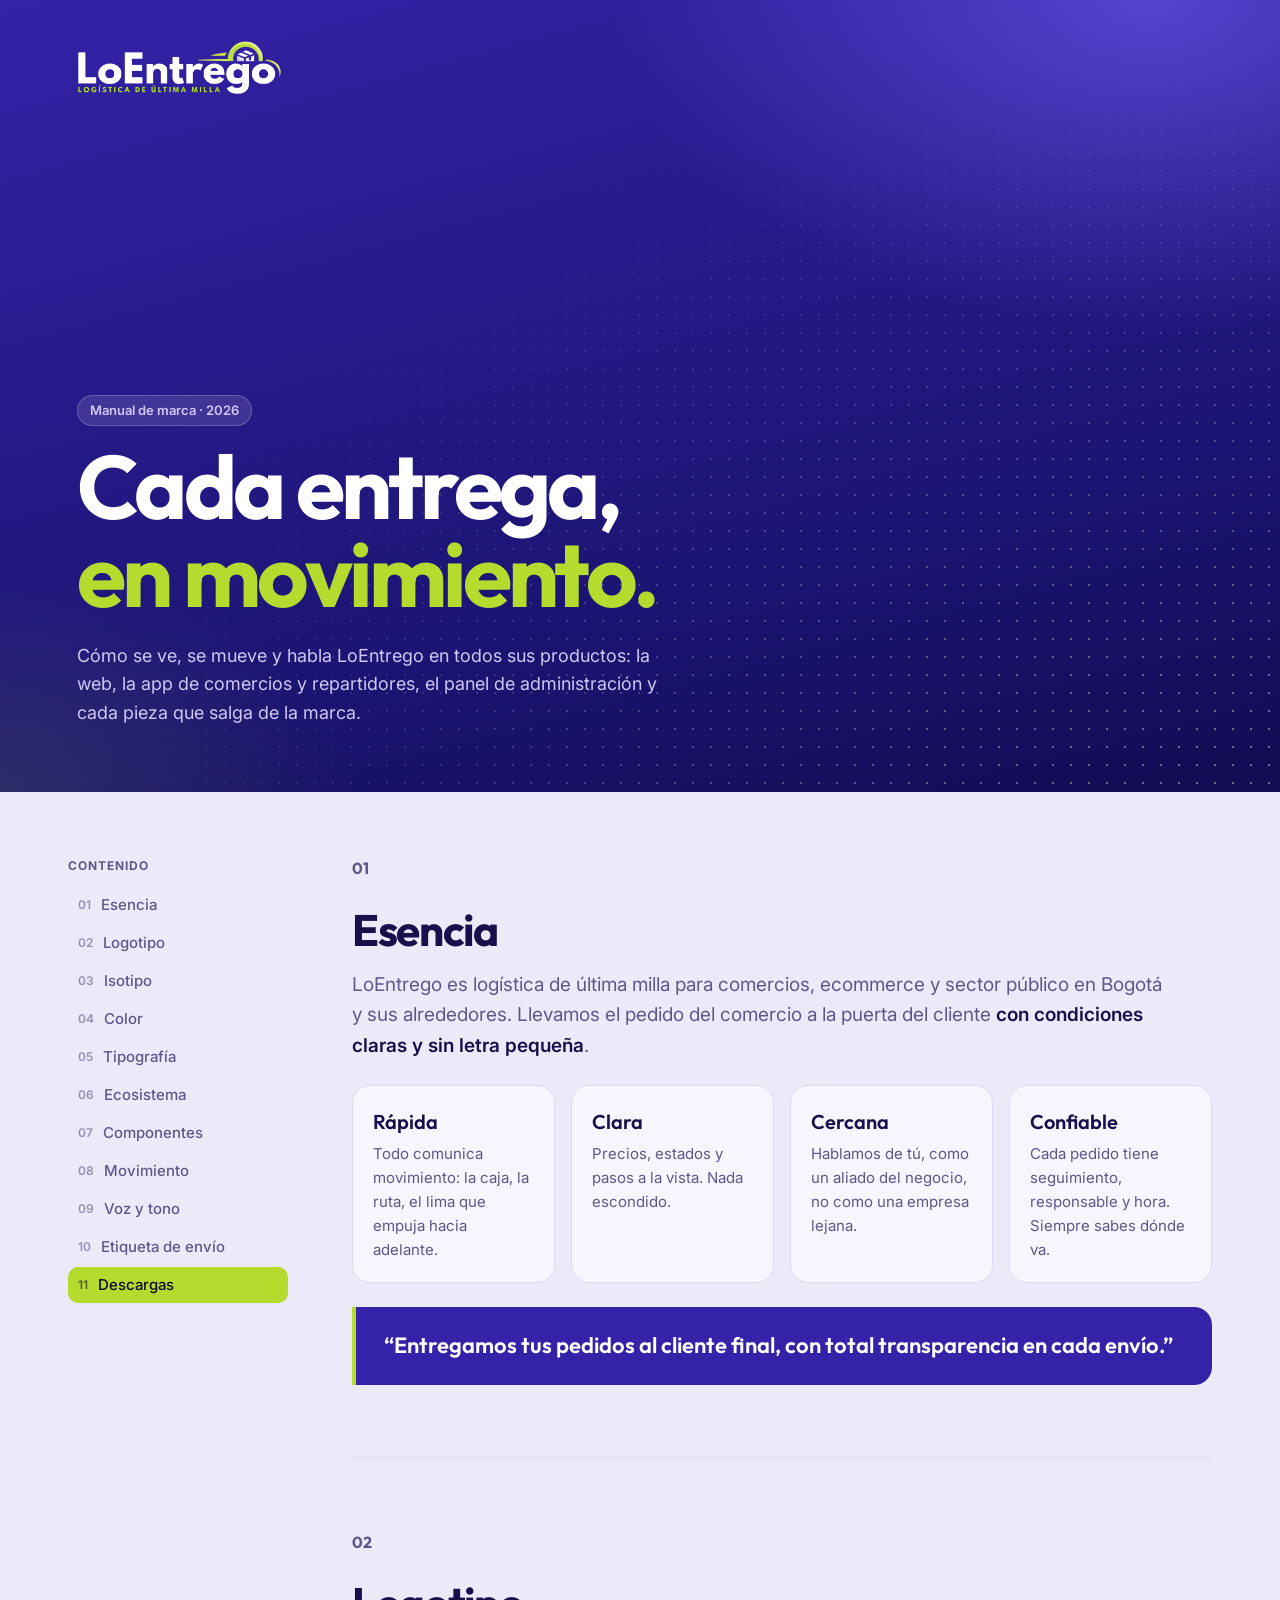
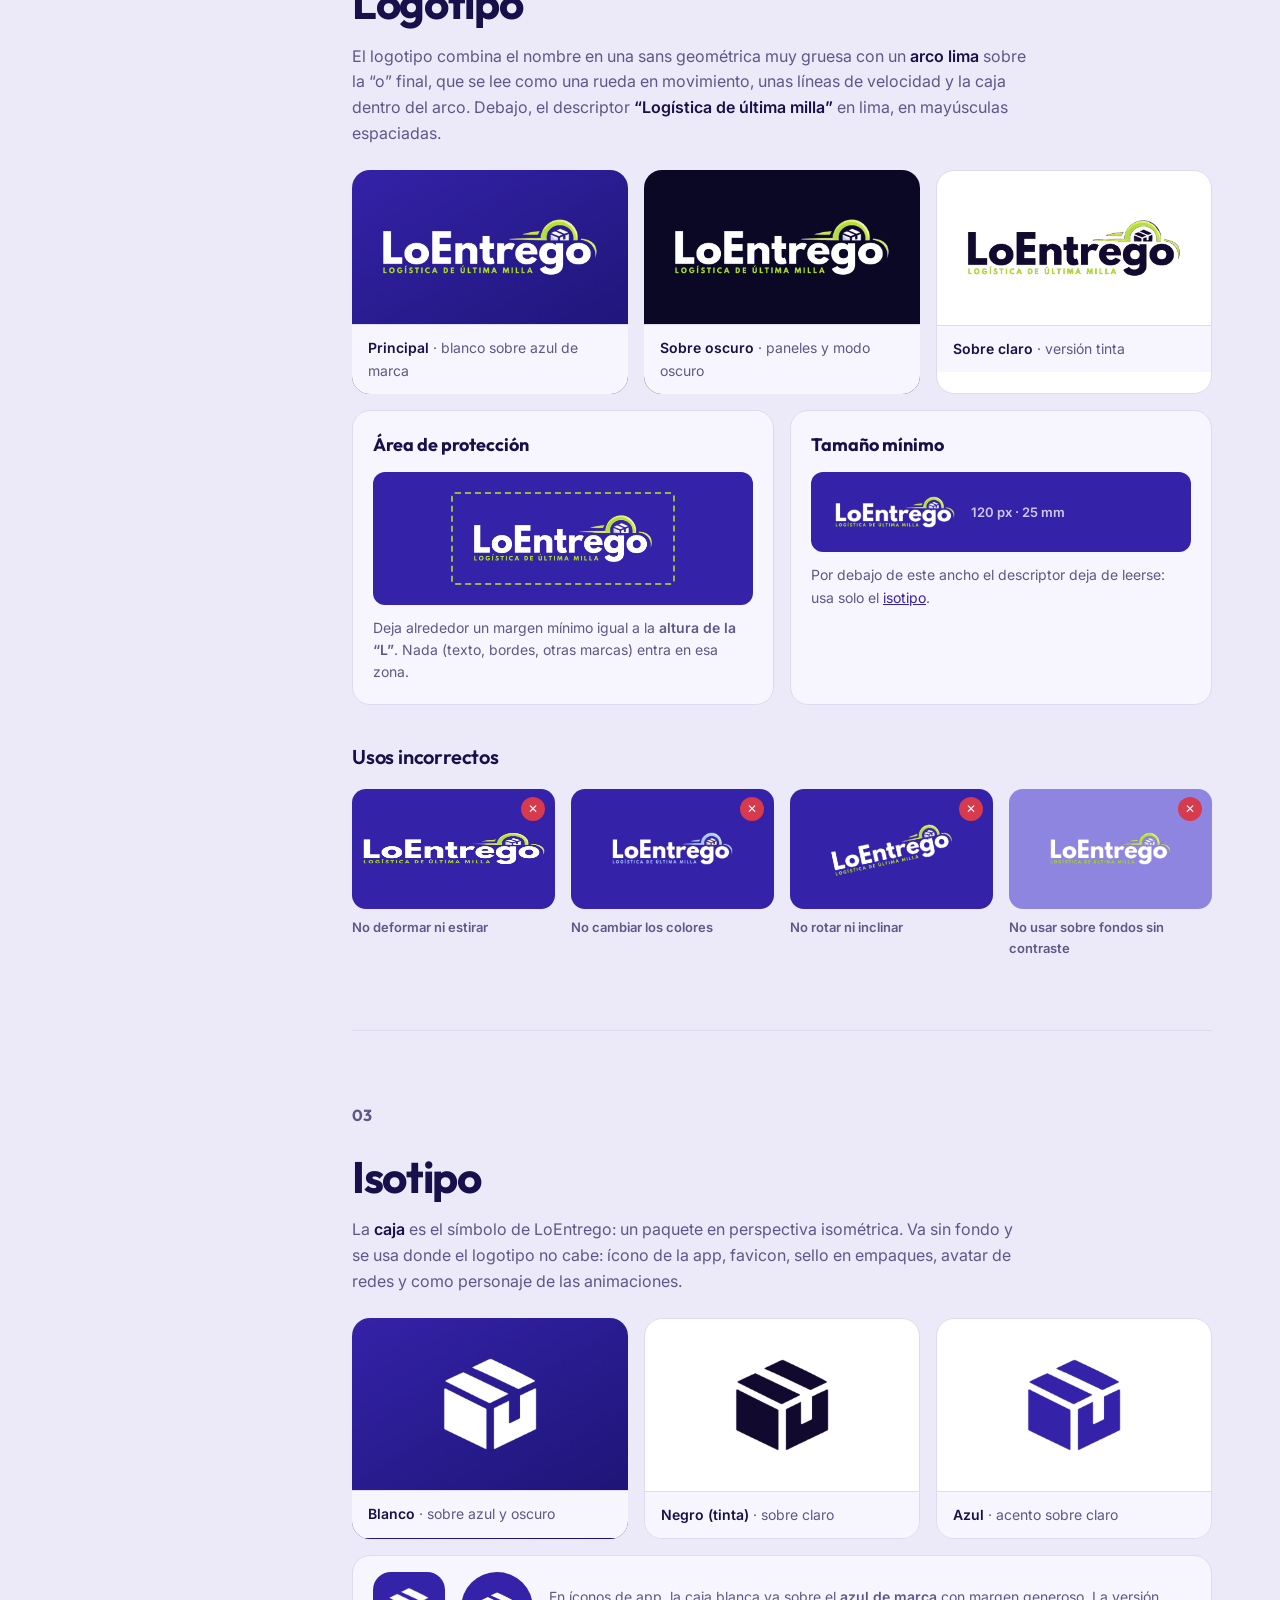
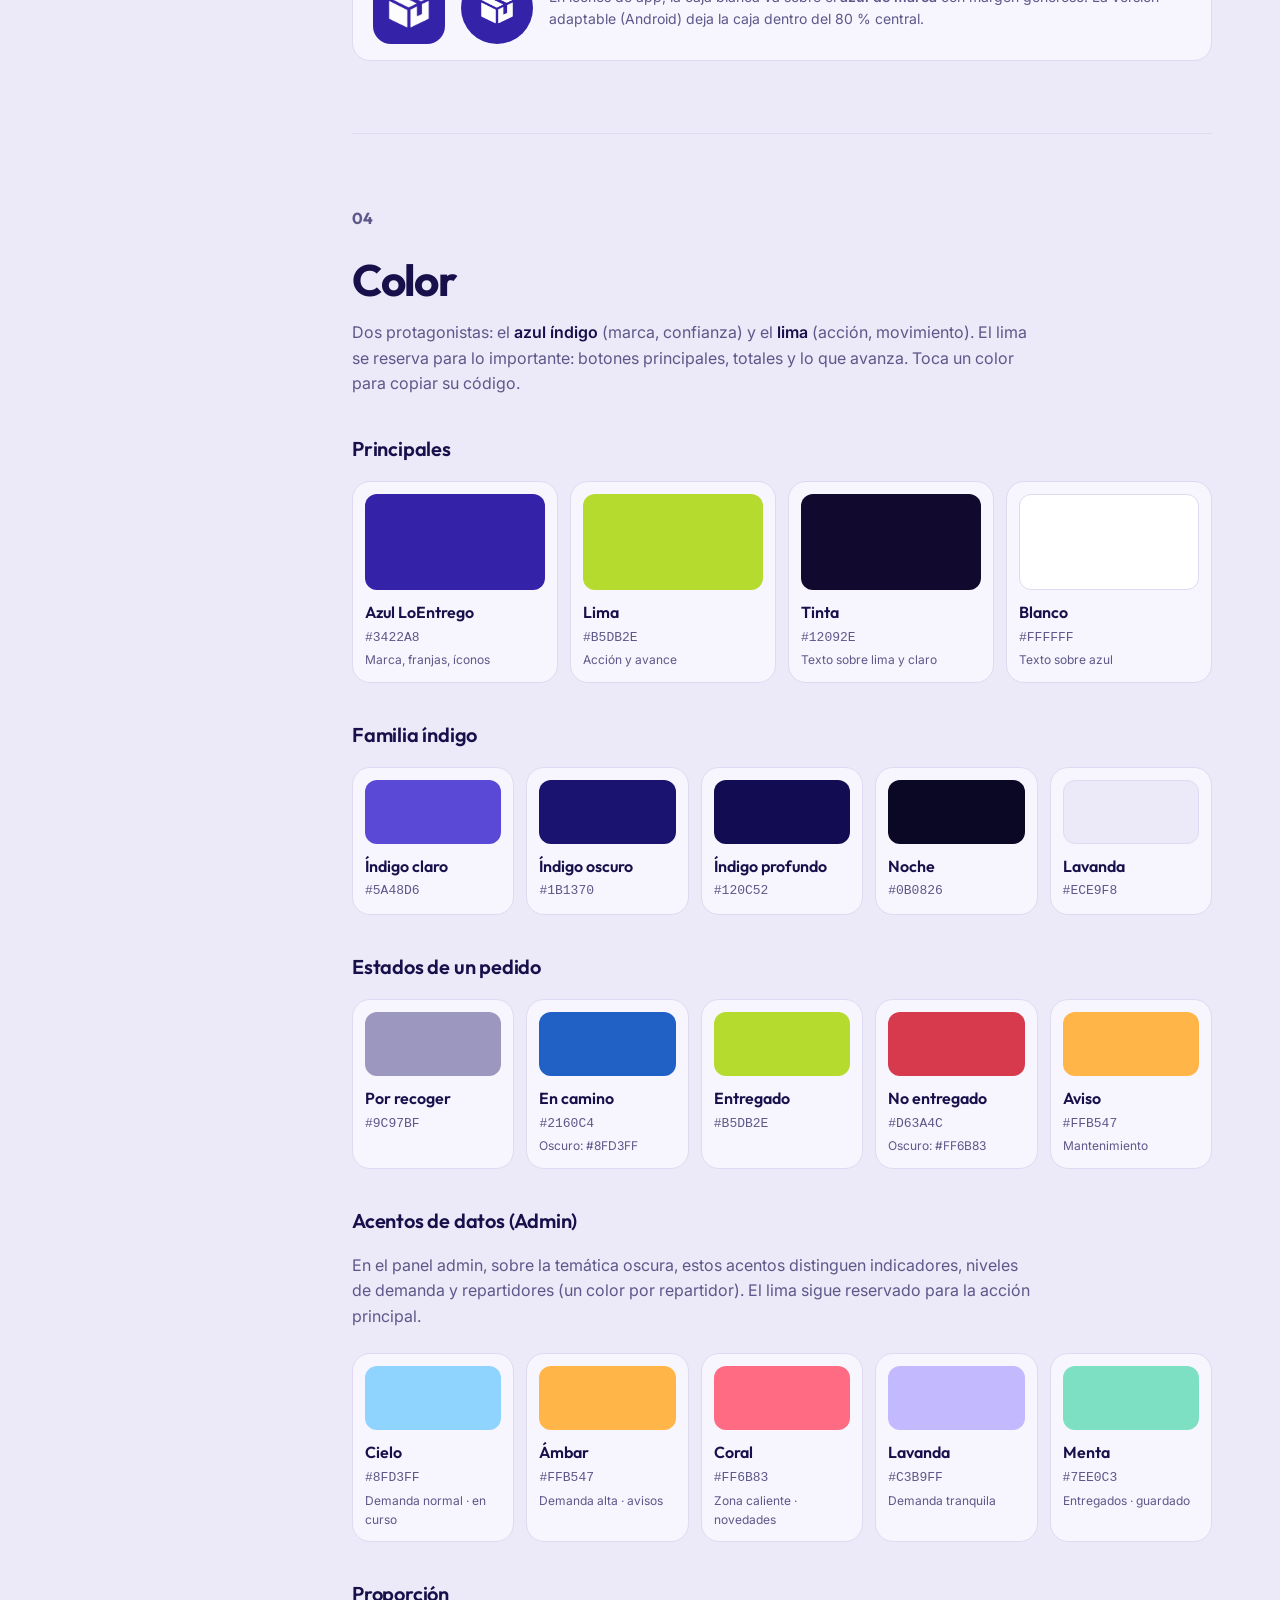
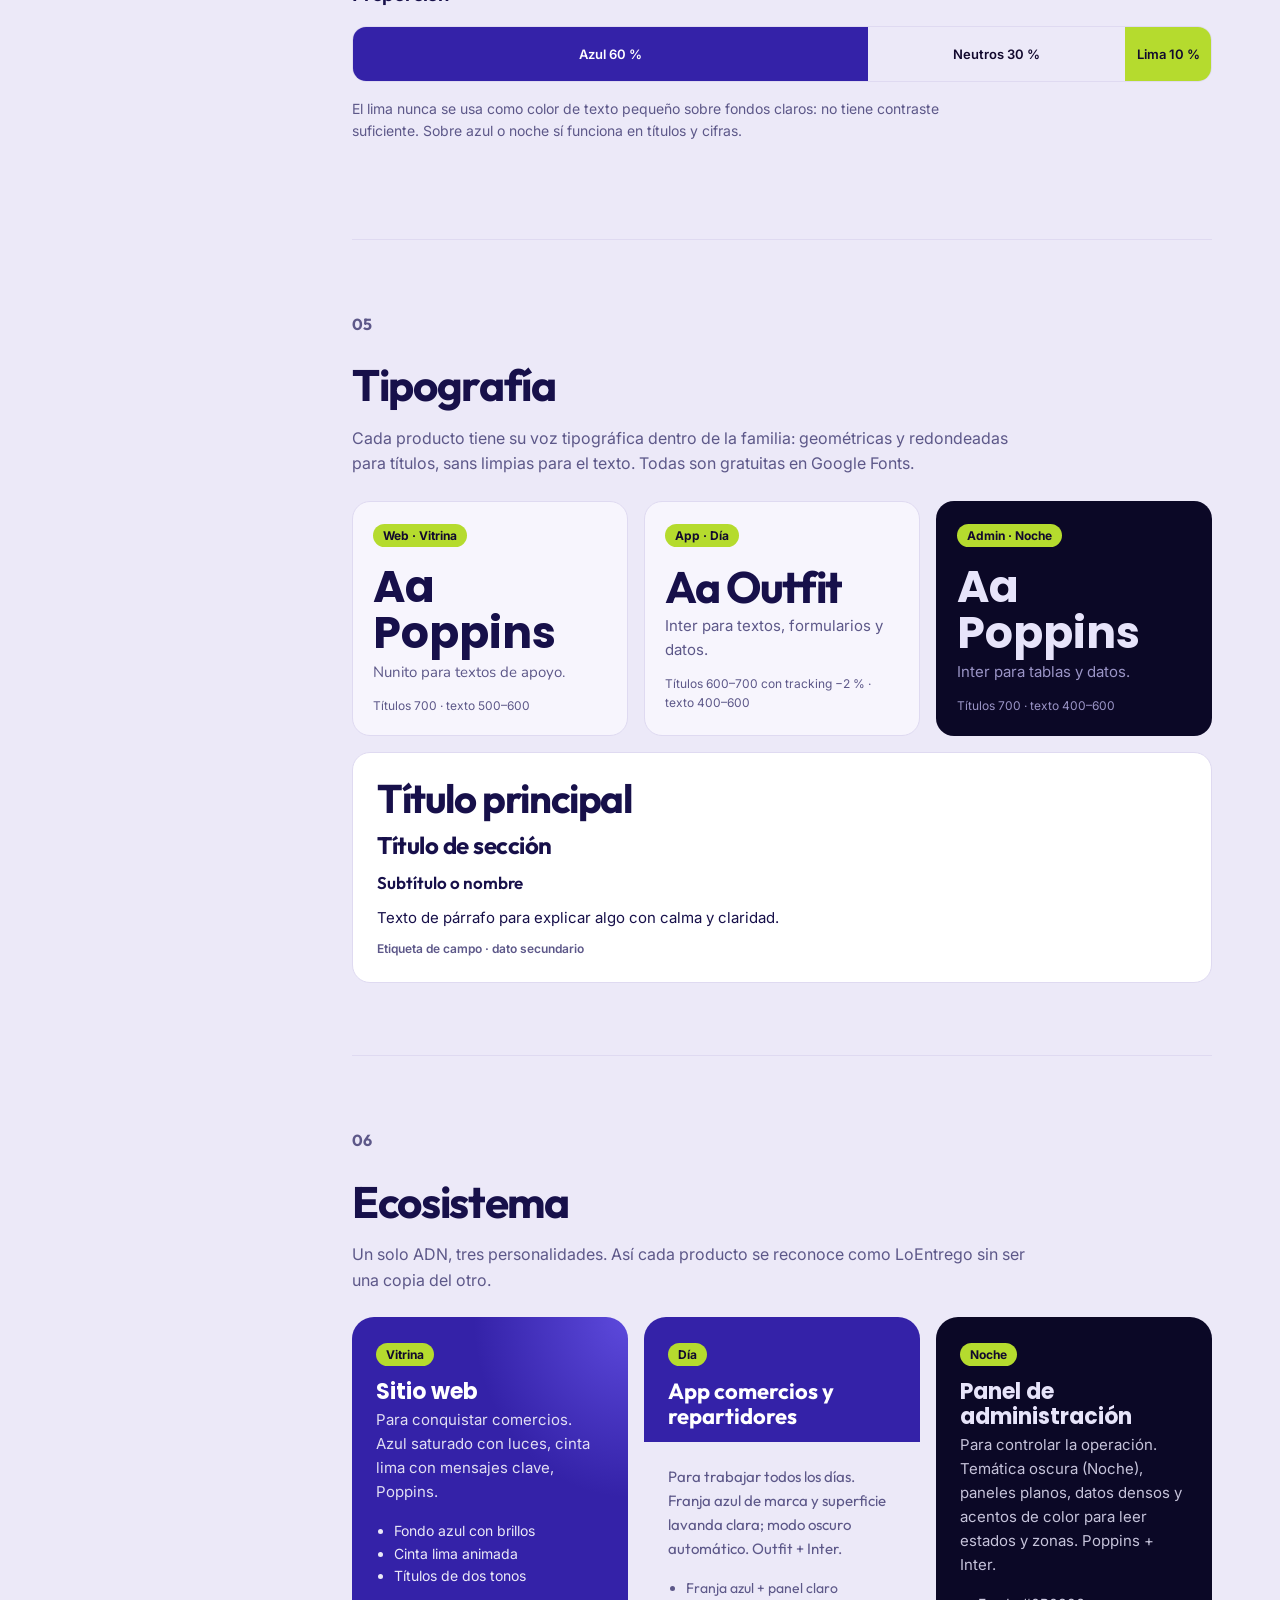
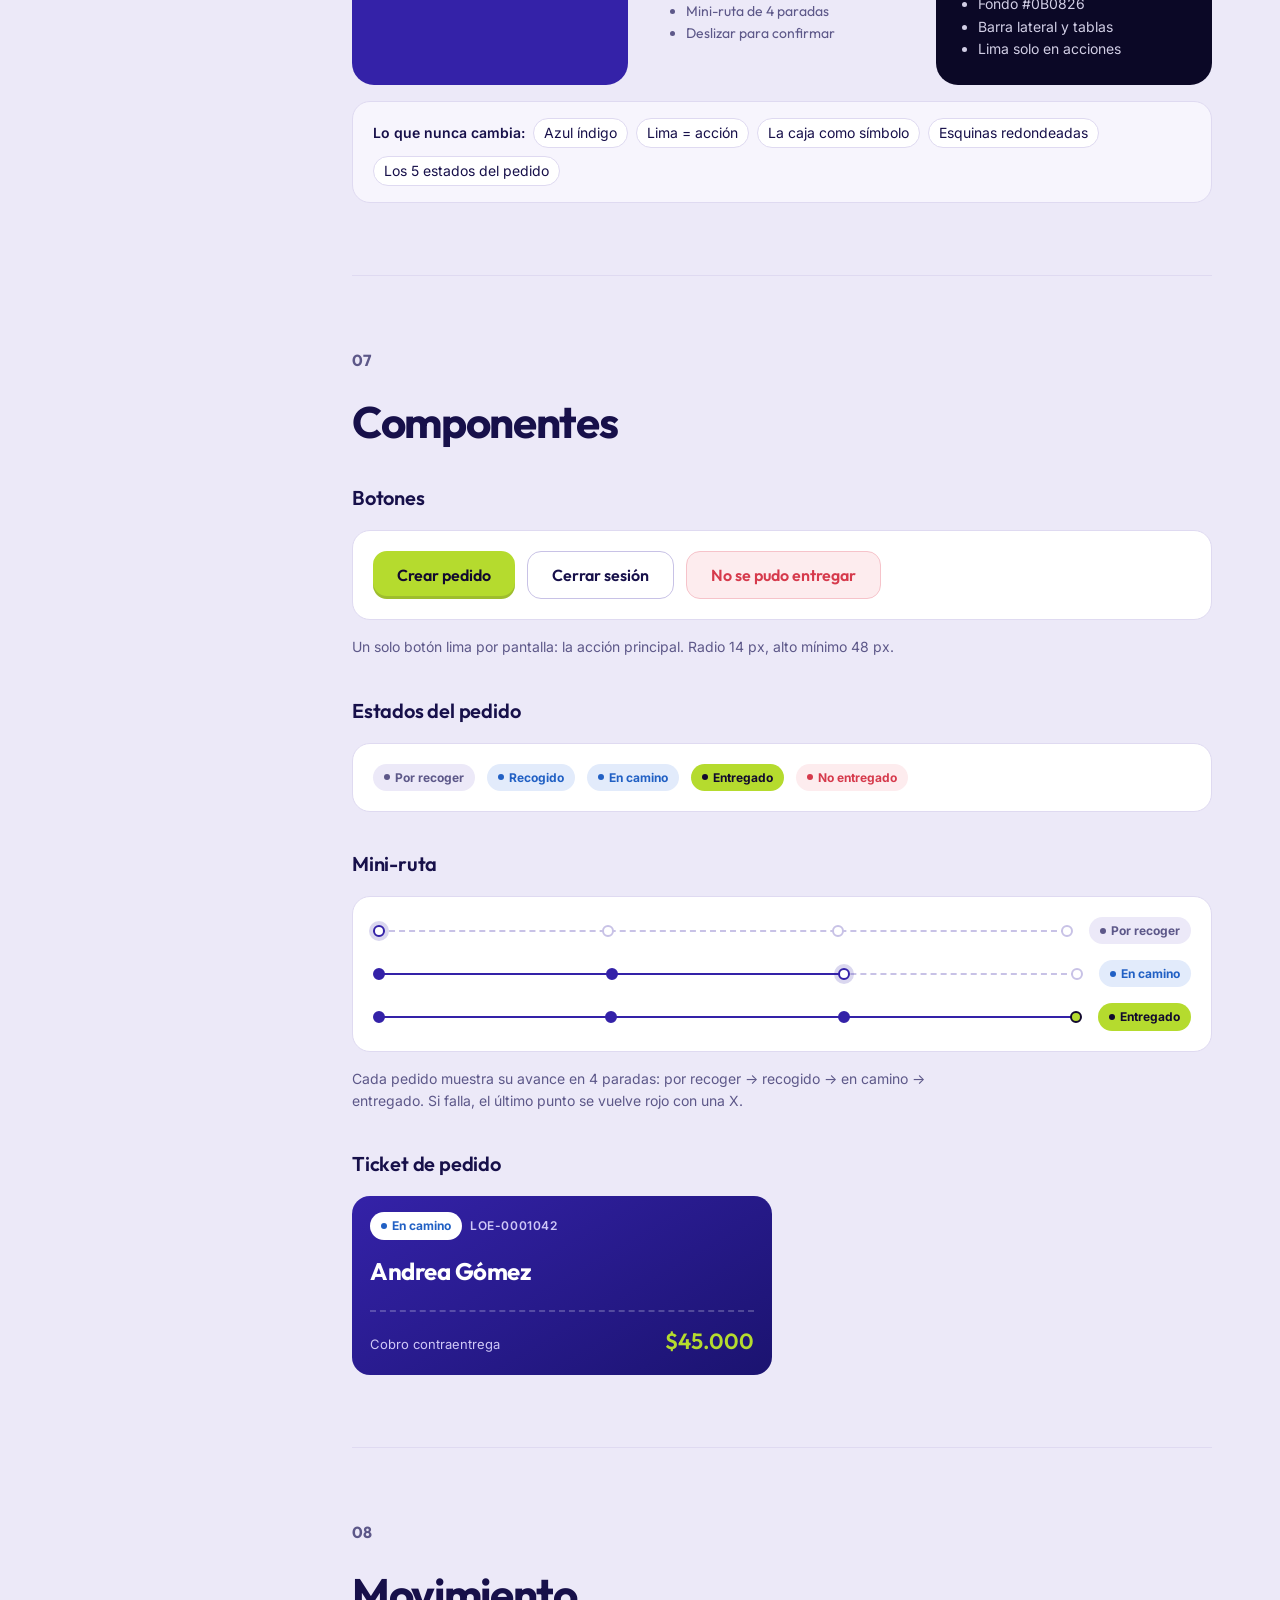
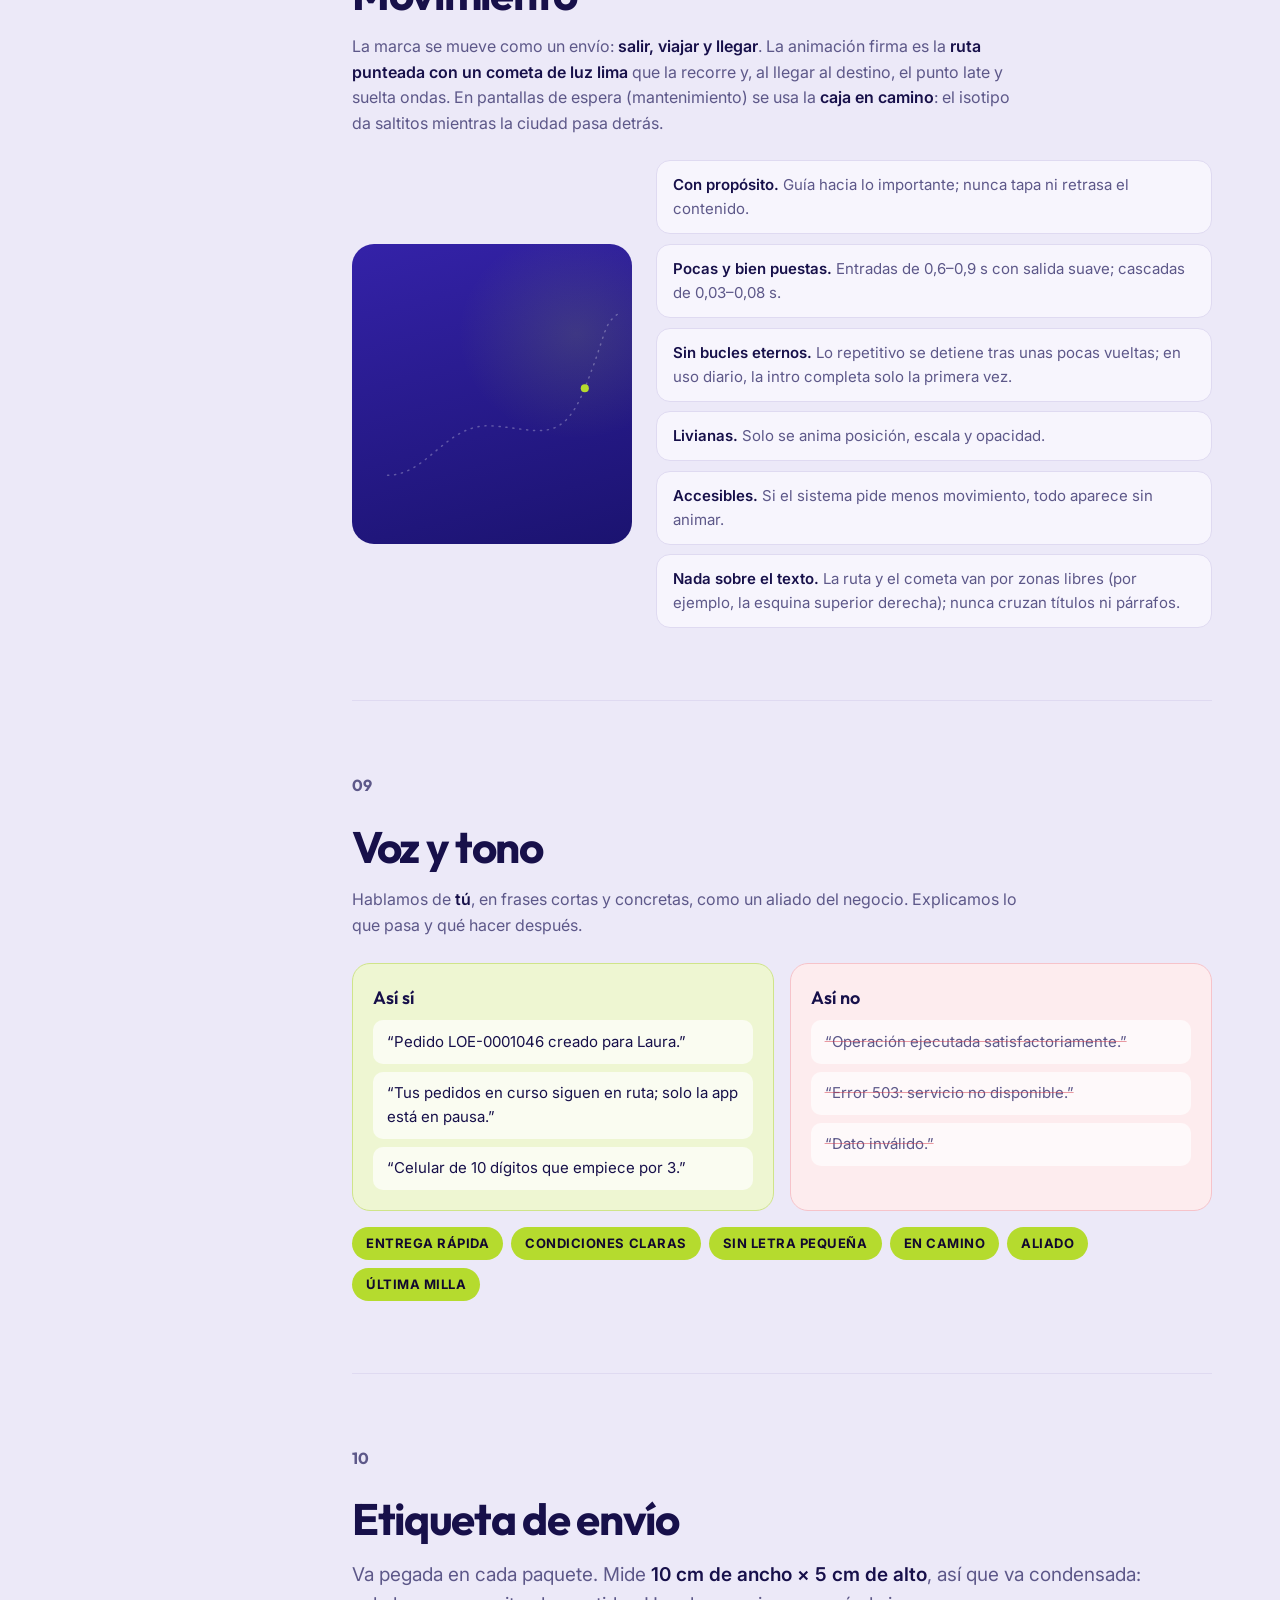
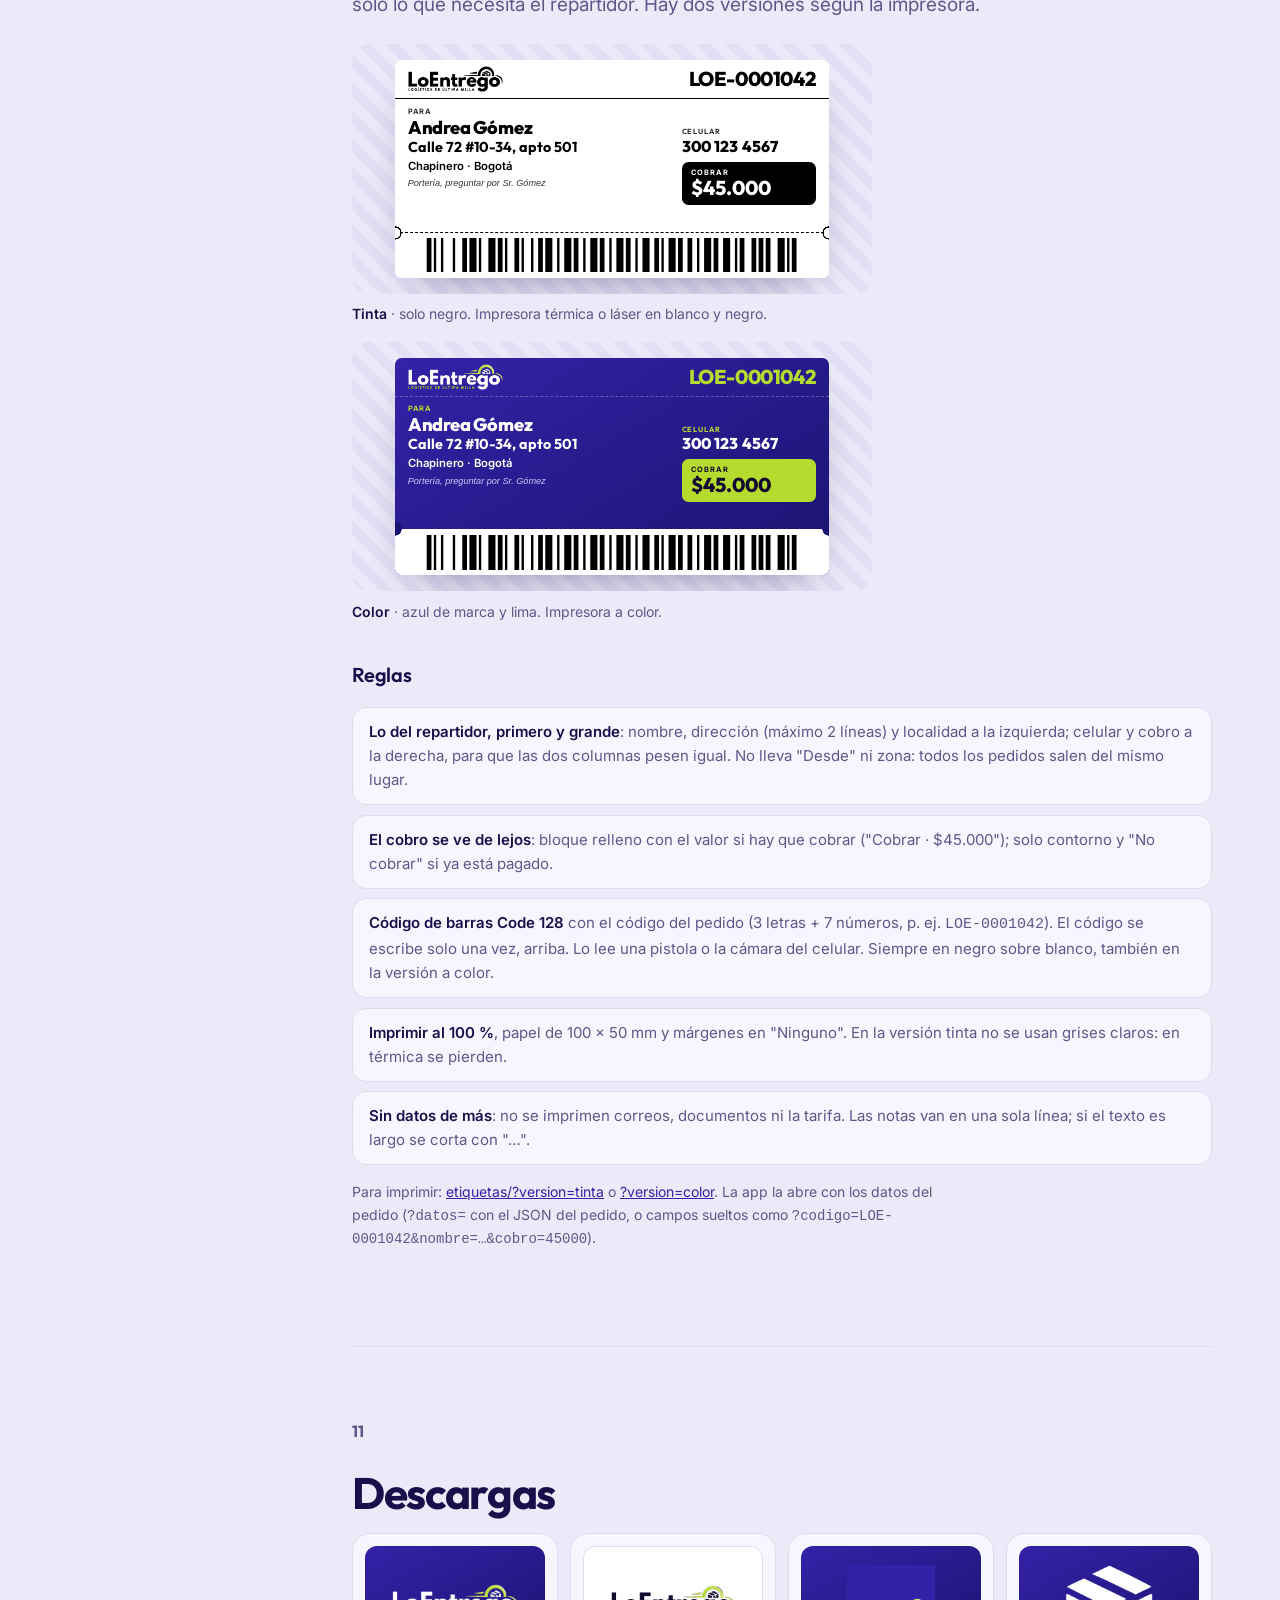
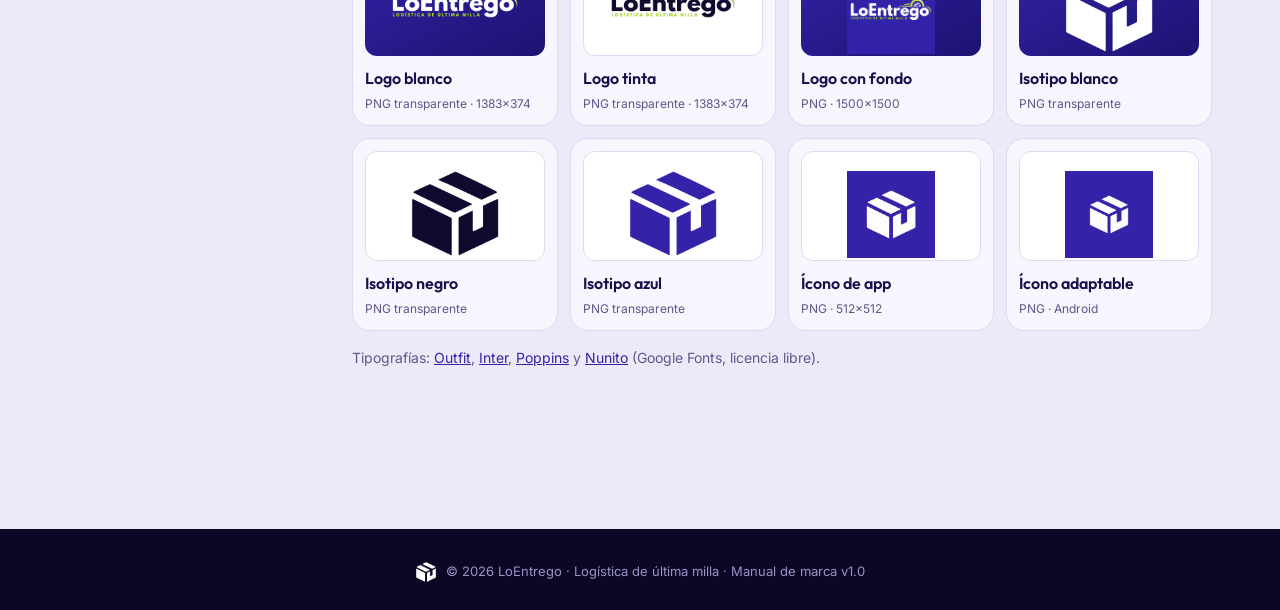
==== commit 73603be3: "Etiqueta: el celular pasa a la derecha junto al cobro para equilibrar las columnas Co-Authored-By: C" ====
--- a/index.html
+++ b/index.html
@@ -10,7 +10,7 @@
 <link rel="preconnect" href="https://fonts.gstatic.com" crossorigin>
 <link href="https://fonts.googleapis.com/css2?family=Outfit:wght@500;600;700;800&family=Inter:wght@400;500;600;700&family=Poppins:wght@600;700&family=Nunito:wght@600&display=swap" rel="stylesheet">
 <link rel="stylesheet" href="styles.css?v=20261124b">
-<link rel="stylesheet" href="etiquetas/etiqueta.css?v=5">
+<link rel="stylesheet" href="etiquetas/etiqueta.css?v=6">
 <link rel="icon" href="assets/iconos/icon-192.png">
 </head>
 <body>
@@ -324,7 +324,7 @@
       </div>
       <h3 class="h3">Reglas</h3>
       <ul class="rules">
-        <li><b>Lo del repartidor, primero y grande</b>: nombre, dirección (máximo 2 líneas), localidad y celular de quien recibe. No lleva "Desde" ni zona: todos los pedidos salen del mismo lugar.</li>
+        <li><b>Lo del repartidor, primero y grande</b>: nombre, dirección (máximo 2 líneas) y localidad a la izquierda; celular y cobro a la derecha, para que las dos columnas pesen igual. No lleva "Desde" ni zona: todos los pedidos salen del mismo lugar.</li>
         <li><b>El cobro se ve de lejos</b>: bloque relleno con el valor si hay que cobrar ("Cobrar · $45.000"); solo contorno y "No cobrar" si ya está pagado.</li>
         <li><b>Código de barras Code 128</b> con el código del pedido (3 letras + 7 números, p. ej. <code>LOE-0001042</code>). El código se escribe solo una vez, arriba. Lo lee una pistola o la cámara del celular. Siempre en negro sobre blanco, también en la versión a color.</li>
         <li><b>Imprimir al 100 %</b>, papel de 100 × 50 mm y márgenes en "Ninguno". En la versión tinta no se usan grises claros: en térmica se pierden.</li>
@@ -360,7 +360,7 @@
 
 <div class="copied" id="copied" role="status" aria-live="polite"></div>
 <script src="etiquetas/code128.js?v=1"></script>
-<script src="etiquetas/etiqueta.js?v=5"></script>
+<script src="etiquetas/etiqueta.js?v=6"></script>
 <script>
   // Muestras de la etiqueta en el manual (tamaño real, reducido para la pantalla)
   window.ETIQUETA_BASE = 'etiquetas/';
--- a/etiquetas/etiqueta.css
+++ b/etiquetas/etiqueta.css
@@ -26,15 +26,18 @@
 .etq-cod { font-family: 'Outfit', 'Arial Black', sans-serif; font-size: 4.6mm; font-weight: 800; line-height: 1; letter-spacing: -0.02em; }
 
 /* Cuerpo */
-.etq-cuerpo { display: grid; grid-template-columns: 1fr 27mm; gap: 2.5mm; padding: 2mm 3mm 1.5mm; min-height: 0; }
+.etq-cuerpo { display: grid; grid-template-columns: 1fr 31mm; gap: 2.5mm; padding: 2mm 3mm 1.5mm; min-height: 0; }
 .etq-para { min-width: 0; display: flex; flex-direction: column; gap: 0.4mm; }
 .etq-nombre { font-family: 'Outfit', Arial, sans-serif; font-size: 4.2mm; font-weight: 800; line-height: 1.05; letter-spacing: -0.01em; white-space: nowrap; overflow: hidden; text-overflow: ellipsis; }
 .etq-dir { font-family: 'Outfit', Arial, sans-serif; font-size: 3.3mm; font-weight: 700; line-height: 1.12; display: -webkit-box; -webkit-line-clamp: 2; -webkit-box-orient: vertical; overflow: hidden; }
-.etq-lugar { font-size: 2.4mm; font-weight: 600; white-space: nowrap; overflow: hidden; text-overflow: ellipsis; }
+.etq-lugar { font-size: 2.6mm; font-weight: 600; white-space: nowrap; overflow: hidden; text-overflow: ellipsis; }
 .etq-lugar b { font-size: 2.7mm; font-weight: 800; }
 .etq-notas { font-size: 2.1mm; font-style: italic; color: var(--suave); white-space: nowrap; overflow: hidden; text-overflow: ellipsis; }
-.etq-lado { display: flex; flex-direction: column; justify-content: center; min-width: 0; }
-.etq-cobro { display: flex; flex-direction: column; justify-content: center; padding: 2.5mm 2mm; border-radius: 1.5mm; }
+.etq-lado { display: flex; flex-direction: column; justify-content: center; gap: 1.6mm; min-width: 0; }
+.etq-tel { font-family: 'Outfit', Arial, sans-serif; font-size: 3.6mm; font-weight: 800; line-height: 1.1; white-space: nowrap; letter-spacing: 0.01em; }
+.etq-tel small { margin-bottom: 0.3mm; }
+.etq-color .etq-tel small { color: #B5DB2E; }
+.etq-cobro { display: flex; flex-direction: column; justify-content: center; padding: 1.6mm 2.2mm; border-radius: 1.5mm; }
 .etq-cobro b { font-family: 'Outfit', 'Arial Black', sans-serif; font-size: 4.6mm; font-weight: 800; line-height: 1.05; white-space: nowrap; }
 .etq-cobro.cobrar { background: var(--tinta); color: var(--papel); }
 .etq-cobro.cobrar small { color: var(--papel); }
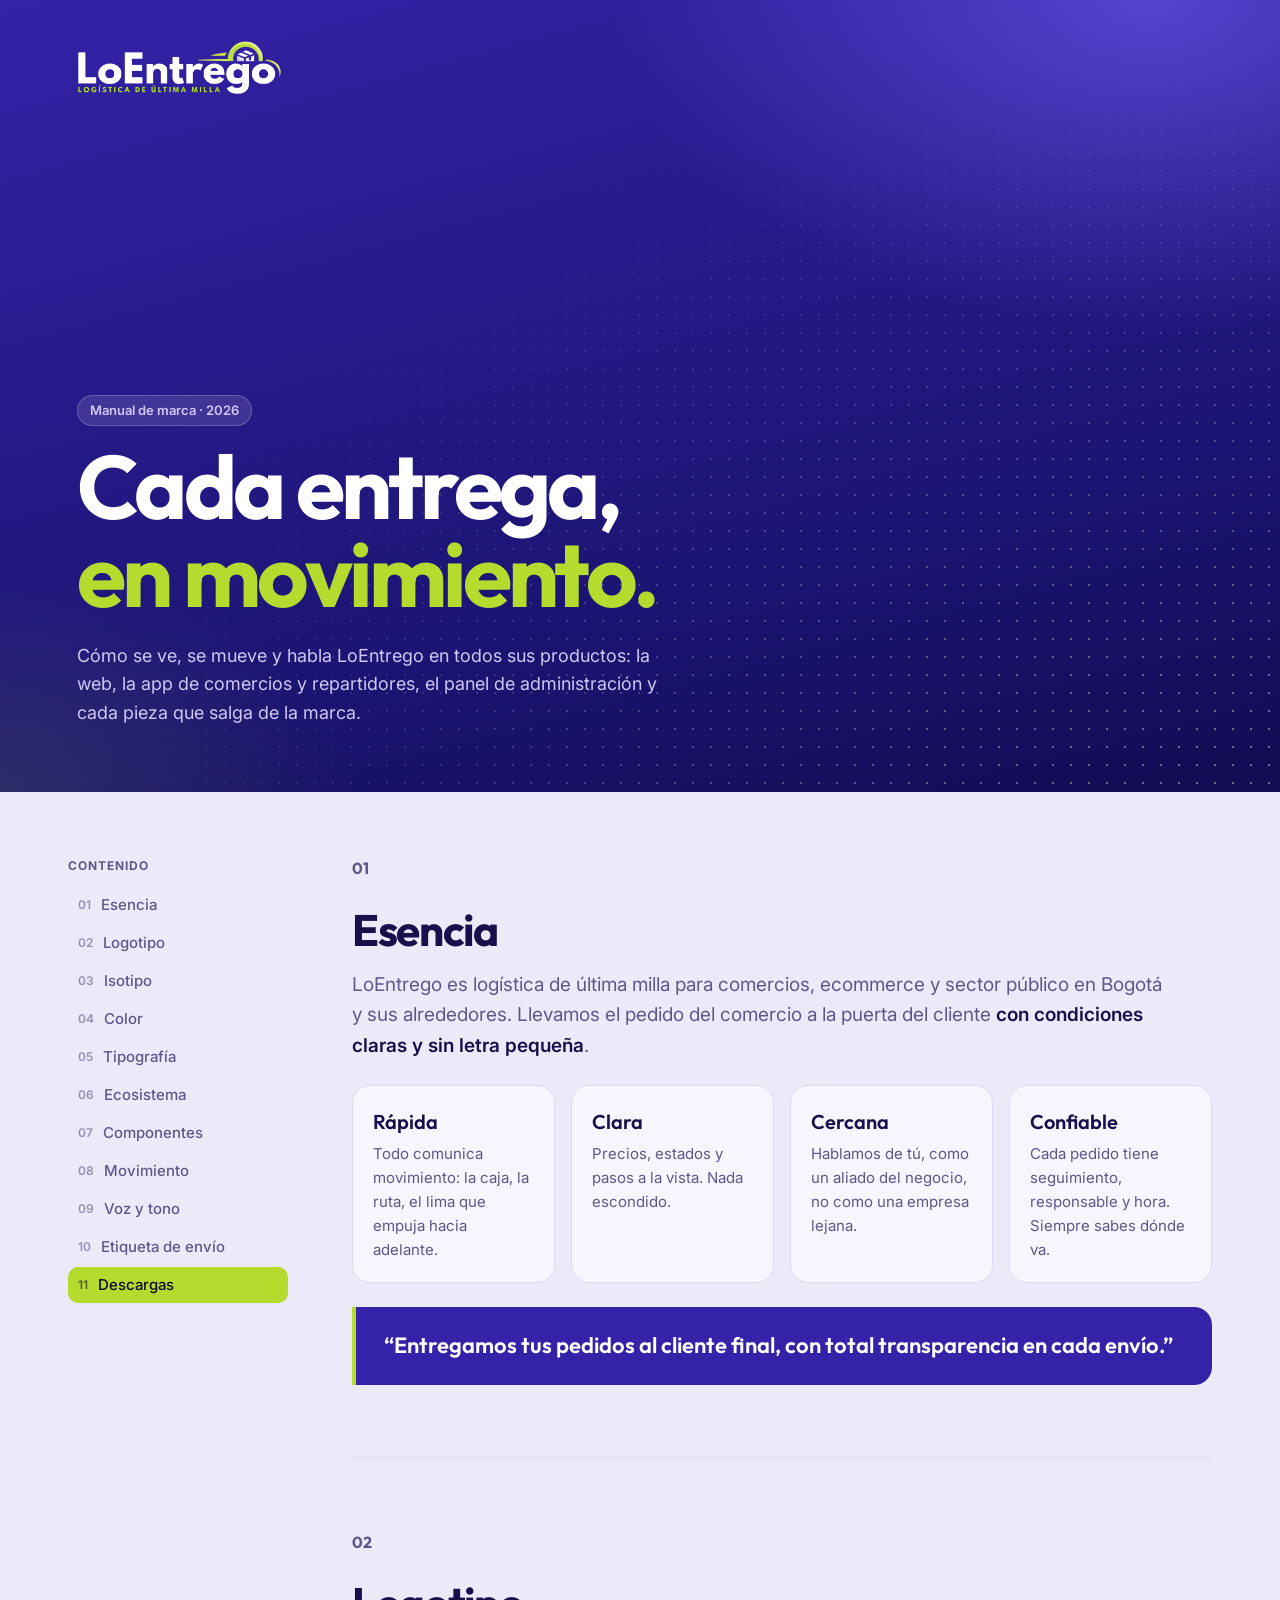
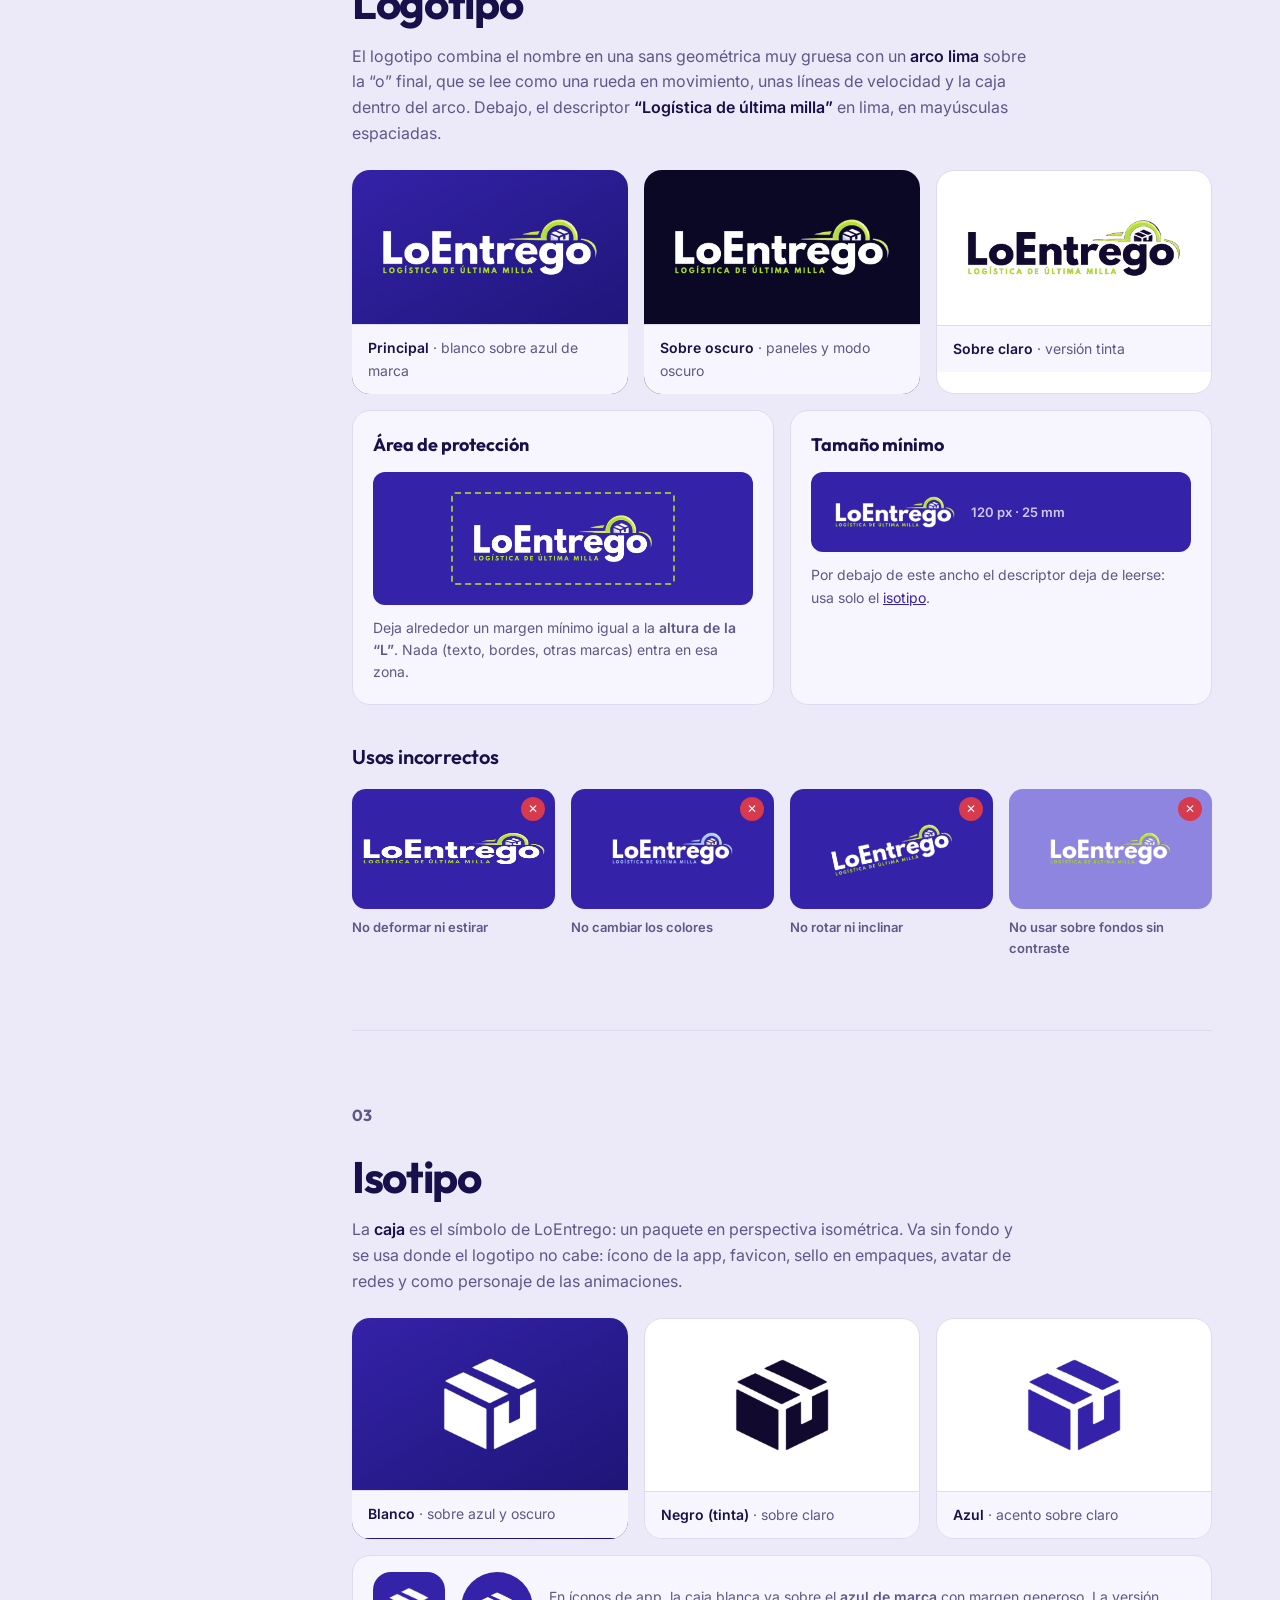
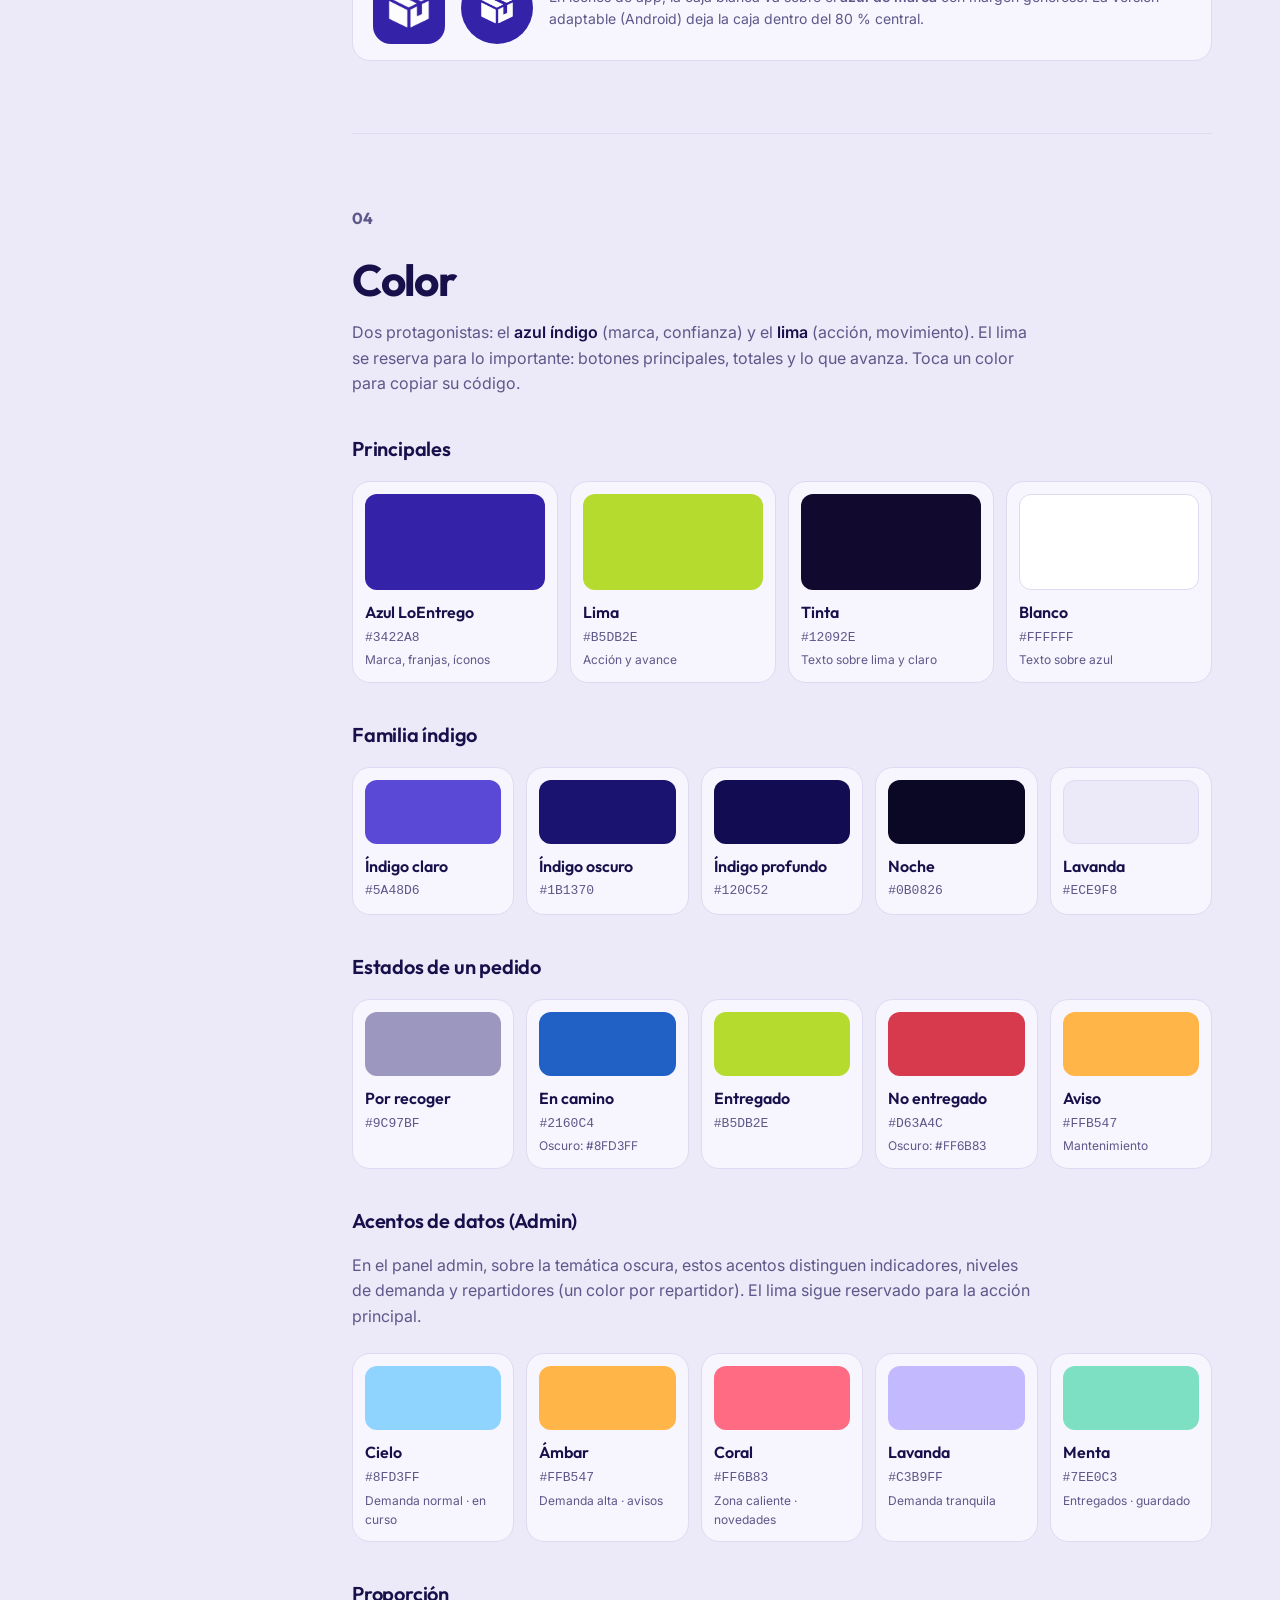
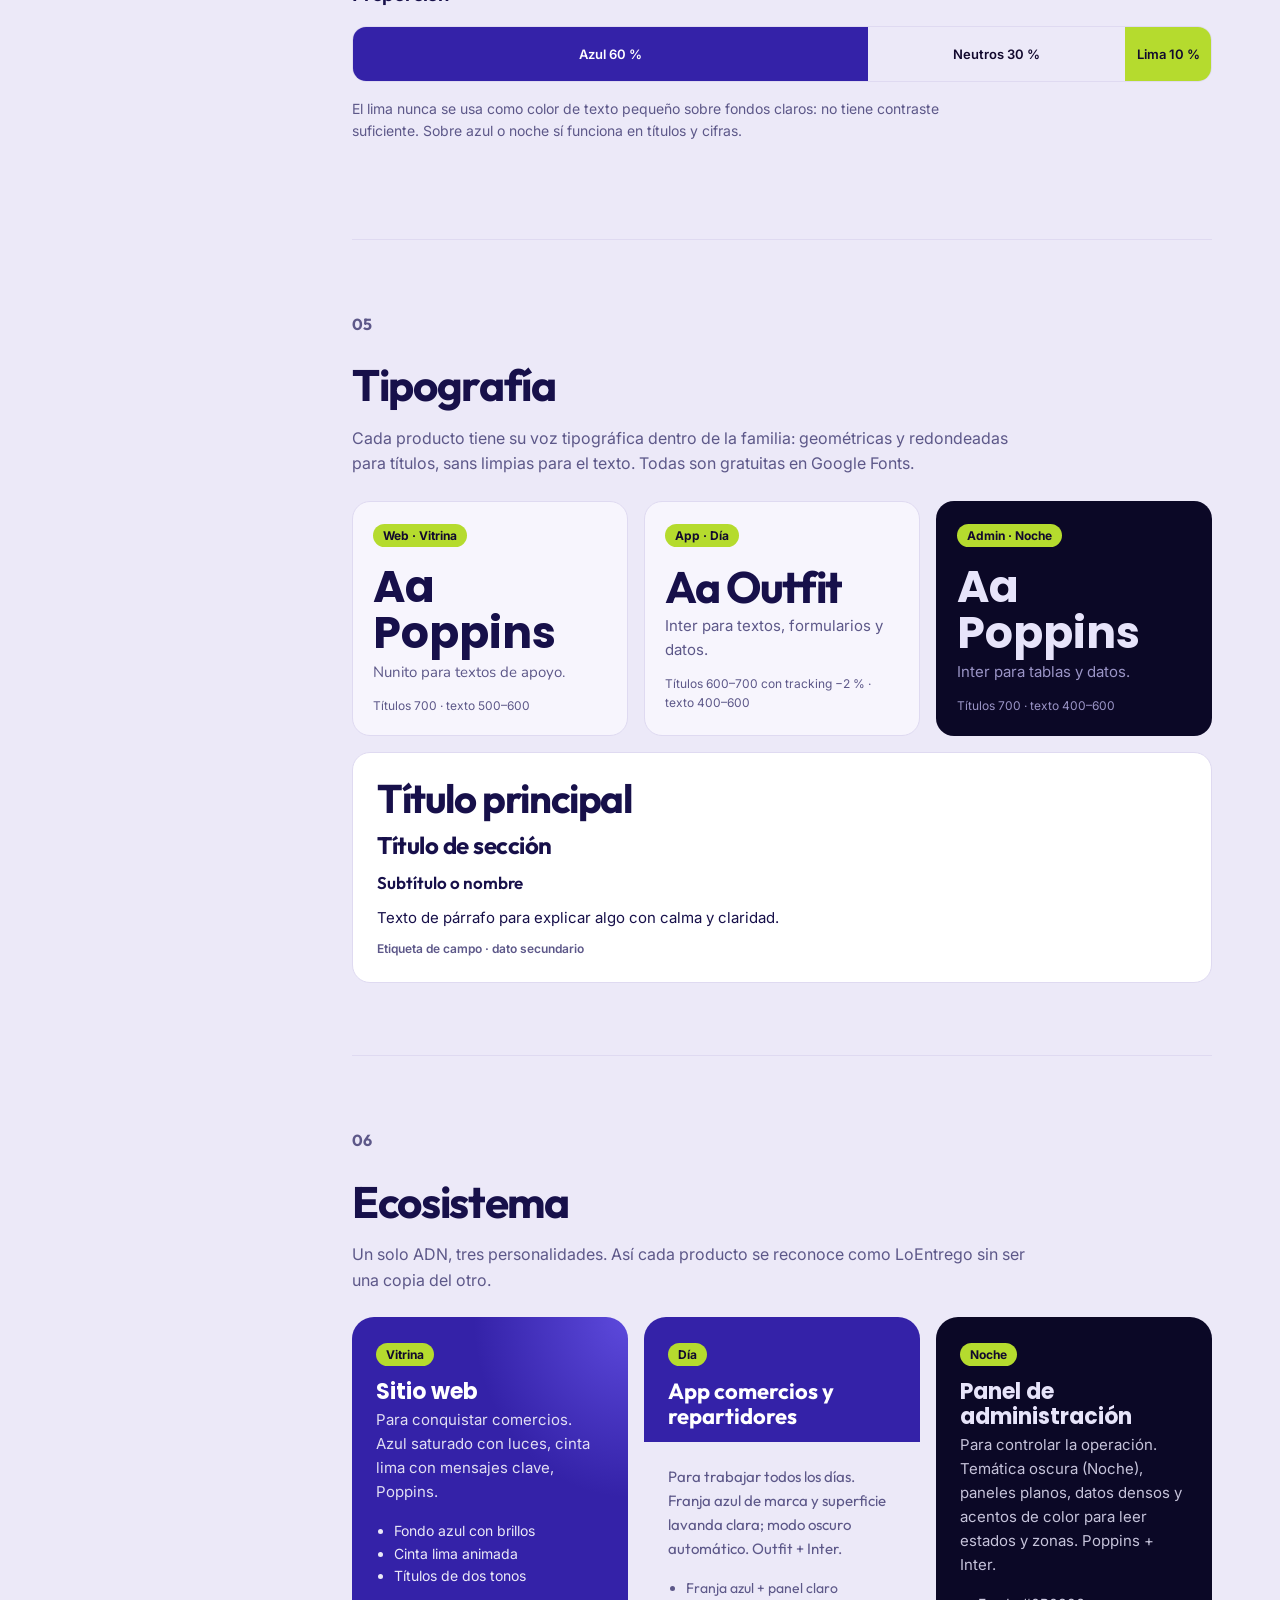
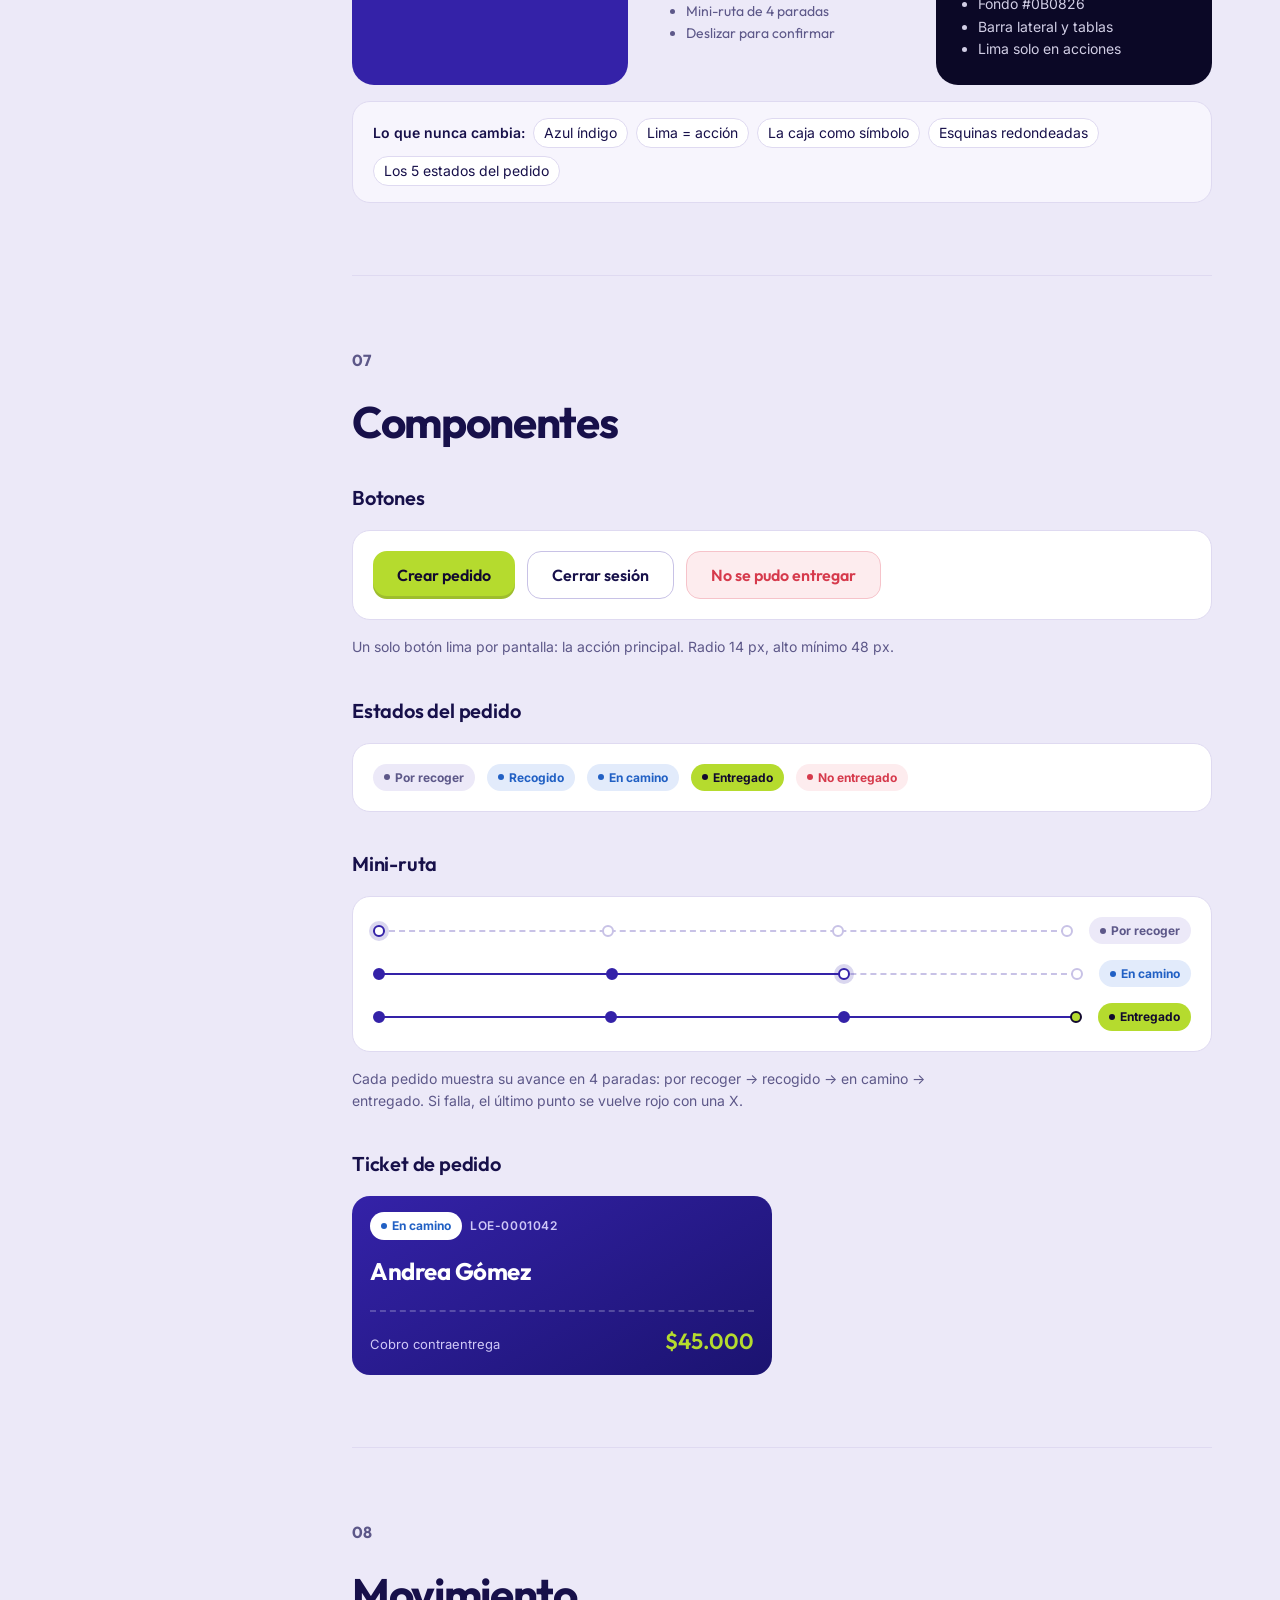
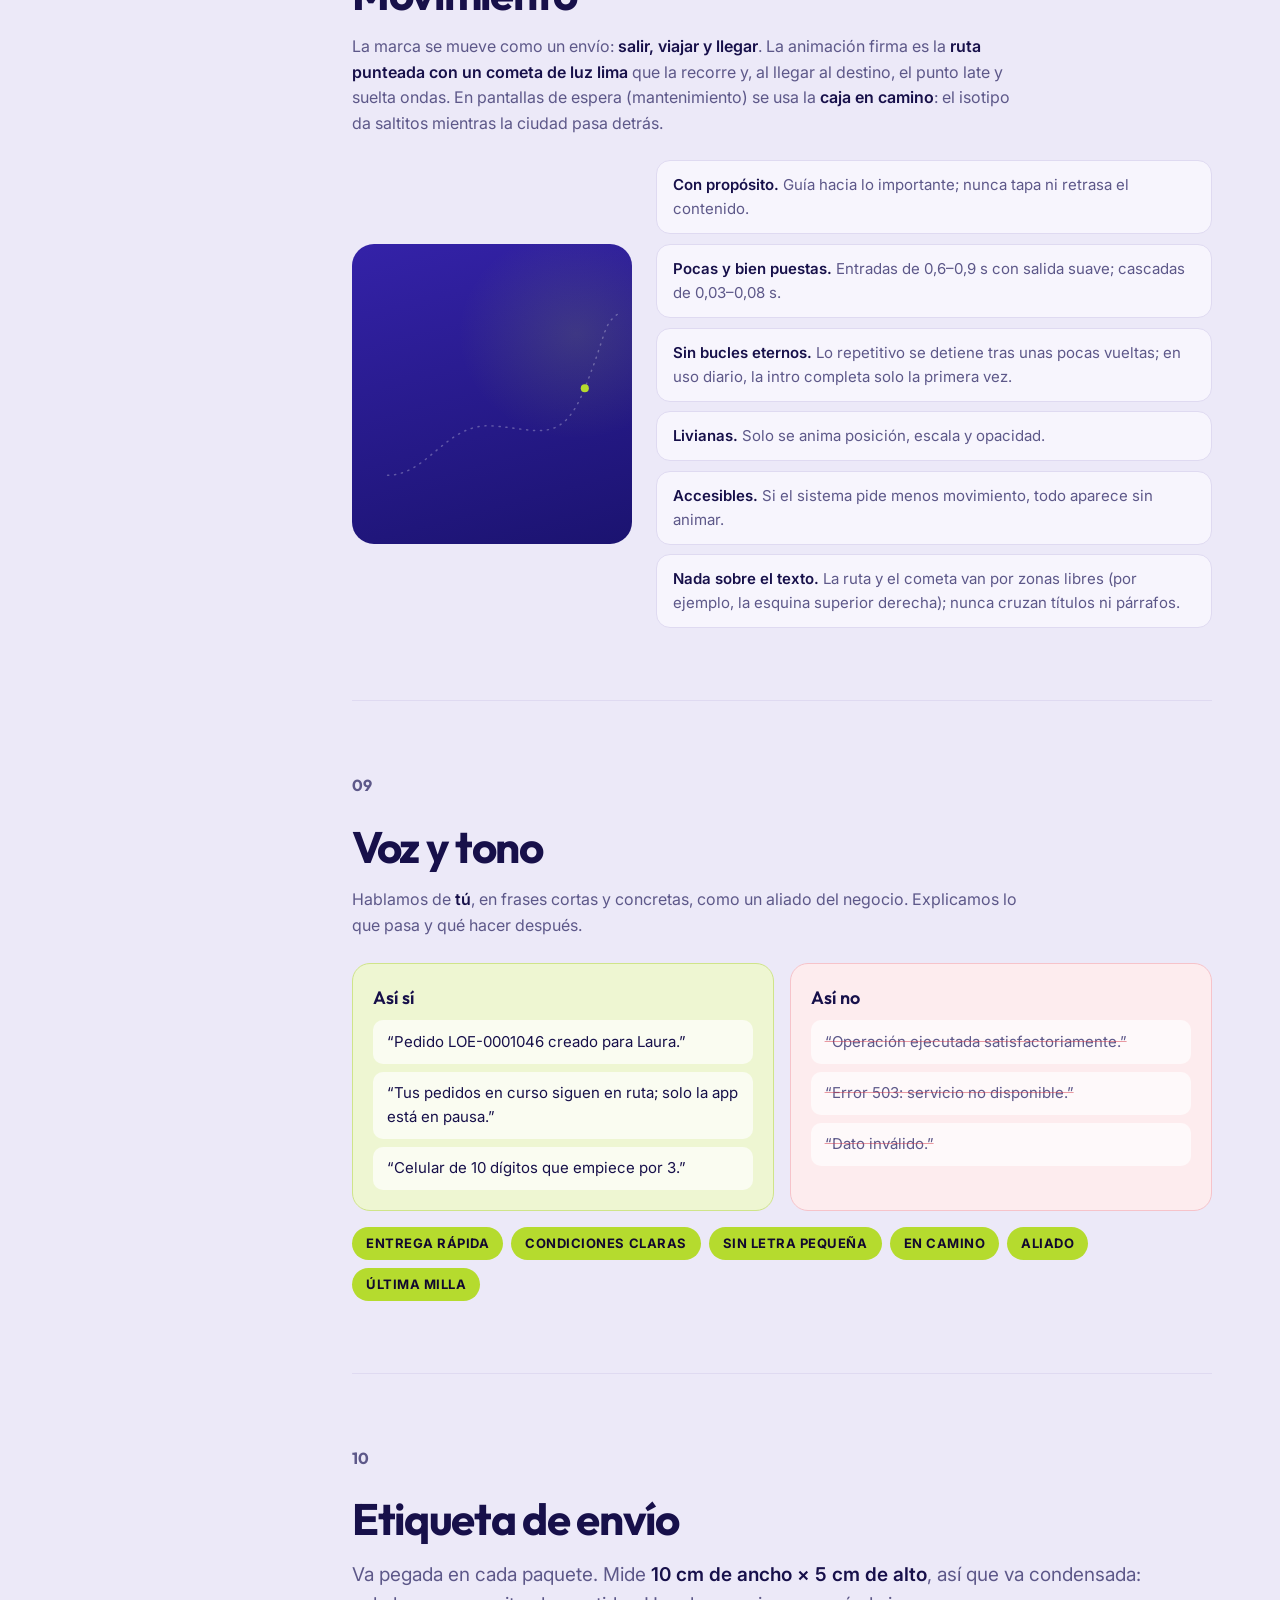
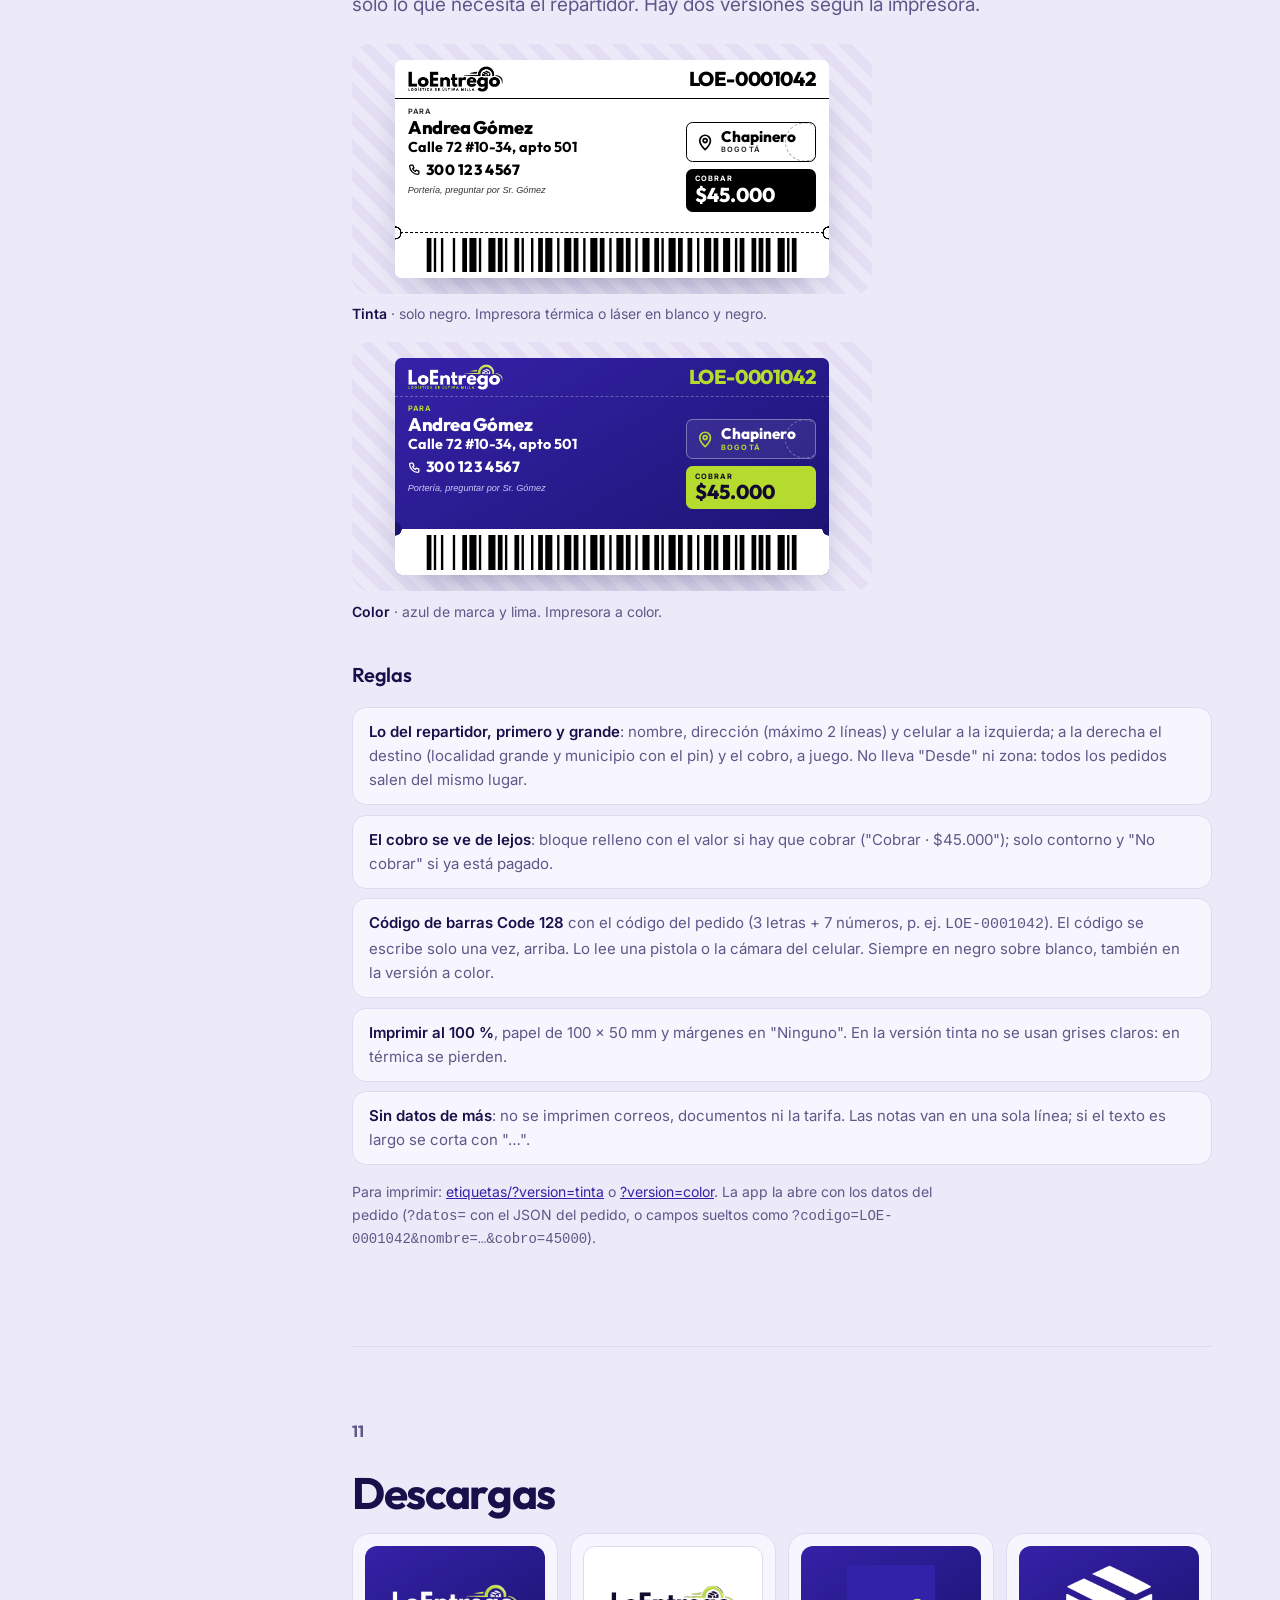
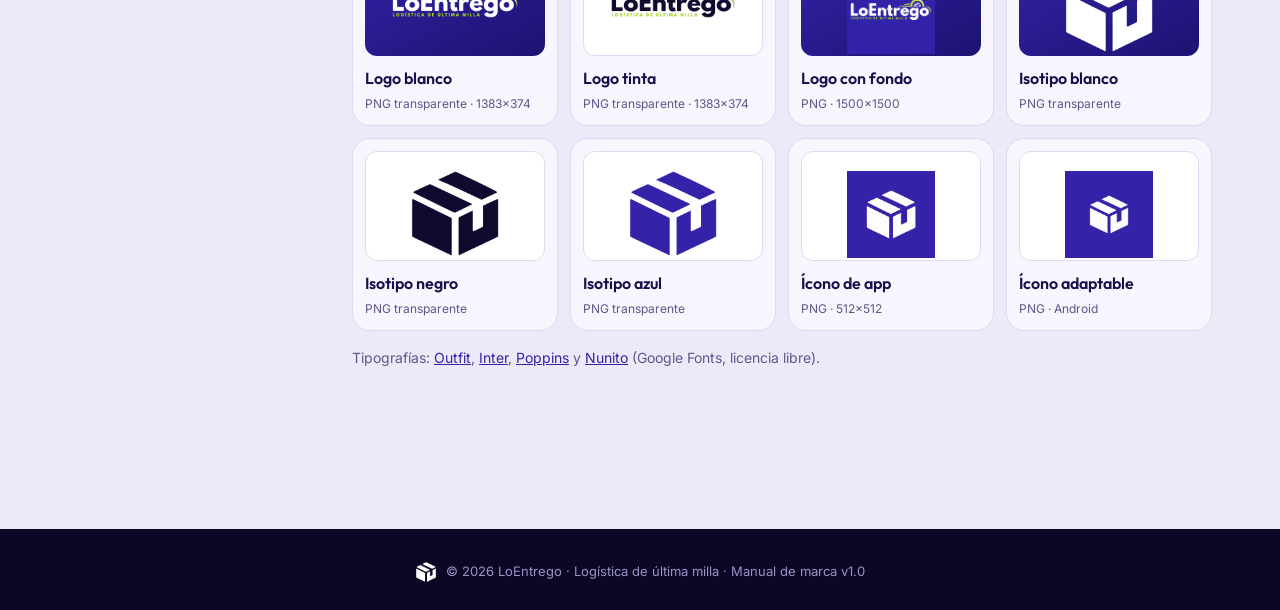
==== commit b2c933a8: "Etiqueta: celular a la izquierda y bloque de destino (localidad y municipio con pin) a juego con el " ====
--- a/index.html
+++ b/index.html
@@ -10,7 +10,7 @@
 <link rel="preconnect" href="https://fonts.gstatic.com" crossorigin>
 <link href="https://fonts.googleapis.com/css2?family=Outfit:wght@500;600;700;800&family=Inter:wght@400;500;600;700&family=Poppins:wght@600;700&family=Nunito:wght@600&display=swap" rel="stylesheet">
 <link rel="stylesheet" href="styles.css?v=20261124b">
-<link rel="stylesheet" href="etiquetas/etiqueta.css?v=6">
+<link rel="stylesheet" href="etiquetas/etiqueta.css?v=7">
 <link rel="icon" href="assets/iconos/icon-192.png">
 </head>
 <body>
@@ -324,7 +324,7 @@
       </div>
       <h3 class="h3">Reglas</h3>
       <ul class="rules">
-        <li><b>Lo del repartidor, primero y grande</b>: nombre, dirección (máximo 2 líneas) y localidad a la izquierda; celular y cobro a la derecha, para que las dos columnas pesen igual. No lleva "Desde" ni zona: todos los pedidos salen del mismo lugar.</li>
+        <li><b>Lo del repartidor, primero y grande</b>: nombre, dirección (máximo 2 líneas) y celular a la izquierda; a la derecha el destino (localidad grande y municipio con el pin) y el cobro, a juego. No lleva "Desde" ni zona: todos los pedidos salen del mismo lugar.</li>
         <li><b>El cobro se ve de lejos</b>: bloque relleno con el valor si hay que cobrar ("Cobrar · $45.000"); solo contorno y "No cobrar" si ya está pagado.</li>
         <li><b>Código de barras Code 128</b> con el código del pedido (3 letras + 7 números, p. ej. <code>LOE-0001042</code>). El código se escribe solo una vez, arriba. Lo lee una pistola o la cámara del celular. Siempre en negro sobre blanco, también en la versión a color.</li>
         <li><b>Imprimir al 100 %</b>, papel de 100 × 50 mm y márgenes en "Ninguno". En la versión tinta no se usan grises claros: en térmica se pierden.</li>
@@ -360,7 +360,7 @@
 
 <div class="copied" id="copied" role="status" aria-live="polite"></div>
 <script src="etiquetas/code128.js?v=1"></script>
-<script src="etiquetas/etiqueta.js?v=6"></script>
+<script src="etiquetas/etiqueta.js?v=7"></script>
 <script>
   // Muestras de la etiqueta en el manual (tamaño real, reducido para la pantalla)
   window.ETIQUETA_BASE = 'etiquetas/';
--- a/etiquetas/etiqueta.css
+++ b/etiquetas/etiqueta.css
@@ -26,7 +26,7 @@
 .etq-cod { font-family: 'Outfit', 'Arial Black', sans-serif; font-size: 4.6mm; font-weight: 800; line-height: 1; letter-spacing: -0.02em; }
 
 /* Cuerpo */
-.etq-cuerpo { display: grid; grid-template-columns: 1fr 31mm; gap: 2.5mm; padding: 2mm 3mm 1.5mm; min-height: 0; }
+.etq-cuerpo { display: grid; grid-template-columns: 1fr 30mm; gap: 2.5mm; padding: 2mm 3mm 1.5mm; min-height: 0; }
 .etq-para { min-width: 0; display: flex; flex-direction: column; gap: 0.4mm; }
 .etq-nombre { font-family: 'Outfit', Arial, sans-serif; font-size: 4.2mm; font-weight: 800; line-height: 1.05; letter-spacing: -0.01em; white-space: nowrap; overflow: hidden; text-overflow: ellipsis; }
 .etq-dir { font-family: 'Outfit', Arial, sans-serif; font-size: 3.3mm; font-weight: 700; line-height: 1.12; display: -webkit-box; -webkit-line-clamp: 2; -webkit-box-orient: vertical; overflow: hidden; }
@@ -34,9 +34,6 @@
 .etq-lugar b { font-size: 2.7mm; font-weight: 800; }
 .etq-notas { font-size: 2.1mm; font-style: italic; color: var(--suave); white-space: nowrap; overflow: hidden; text-overflow: ellipsis; }
 .etq-lado { display: flex; flex-direction: column; justify-content: center; gap: 1.6mm; min-width: 0; }
-.etq-tel { font-family: 'Outfit', Arial, sans-serif; font-size: 3.6mm; font-weight: 800; line-height: 1.1; white-space: nowrap; letter-spacing: 0.01em; }
-.etq-tel small { margin-bottom: 0.3mm; }
-.etq-color .etq-tel small { color: #B5DB2E; }
 .etq-cobro { display: flex; flex-direction: column; justify-content: center; padding: 1.6mm 2.2mm; border-radius: 1.5mm; }
 .etq-cobro b { font-family: 'Outfit', 'Arial Black', sans-serif; font-size: 4.6mm; font-weight: 800; line-height: 1.05; white-space: nowrap; }
 .etq-cobro.cobrar { background: var(--tinta); color: var(--papel); }
@@ -77,3 +74,18 @@
   radial-gradient(circle at 1.6mm 1.6mm, #1B1370 1.5mm, transparent 1.6mm) left / 50% 100% no-repeat,
   radial-gradient(circle at calc(100% - 1.6mm) 1.6mm, #1B1370 1.5mm, transparent 1.6mm) right / 50% 100% no-repeat;
   top: -1.6mm; }
+
+/* Teléfono (izquierda) */
+.etq-tel { display: flex; align-items: center; gap: 1.2mm; margin-top: 0.3mm; font-family: 'Outfit', Arial, sans-serif; font-size: 3.4mm; font-weight: 800; letter-spacing: 0.02em; white-space: nowrap; }
+.etq-tel svg { width: 3mm; height: 3mm; flex-shrink: 0; fill: none; stroke: currentColor; stroke-width: 2.4; stroke-linejoin: round; }
+
+/* Destino (derecha): localidad grande y municipio, con el pin de ubicación; a juego con el cobro */
+.etq-destino { position: relative; display: flex; align-items: center; gap: 1.6mm; padding: 1.4mm 2mm; border-radius: 1.5mm; border: 0.4mm solid var(--tinta); overflow: hidden; }
+.etq-destino::after { content: ''; position: absolute; right: -2mm; top: 50%; width: 9mm; height: 9mm; translate: 0 -50%; border-radius: 50%; border: 0.3mm dashed currentColor; opacity: 0.35; }
+.etq-pin { width: 4.2mm; height: 4.2mm; flex-shrink: 0; fill: none; stroke: currentColor; stroke-width: 2.2; stroke-linejoin: round; }
+.etq-destino div { min-width: 0; }
+.etq-destino b { display: block; font-family: 'Outfit', Arial, sans-serif; font-size: 3.5mm; font-weight: 800; line-height: 1.05; white-space: nowrap; overflow: hidden; text-overflow: ellipsis; }
+.etq-destino small { margin-top: 0.3mm; letter-spacing: 0.16em; }
+.etq-color .etq-destino { border-color: rgba(255, 255, 255, 0.35); background: rgba(255, 255, 255, 0.08); color: #fff; }
+.etq-color .etq-pin { stroke: #B5DB2E; }
+.etq-color .etq-destino small { color: #B5DB2E; }
